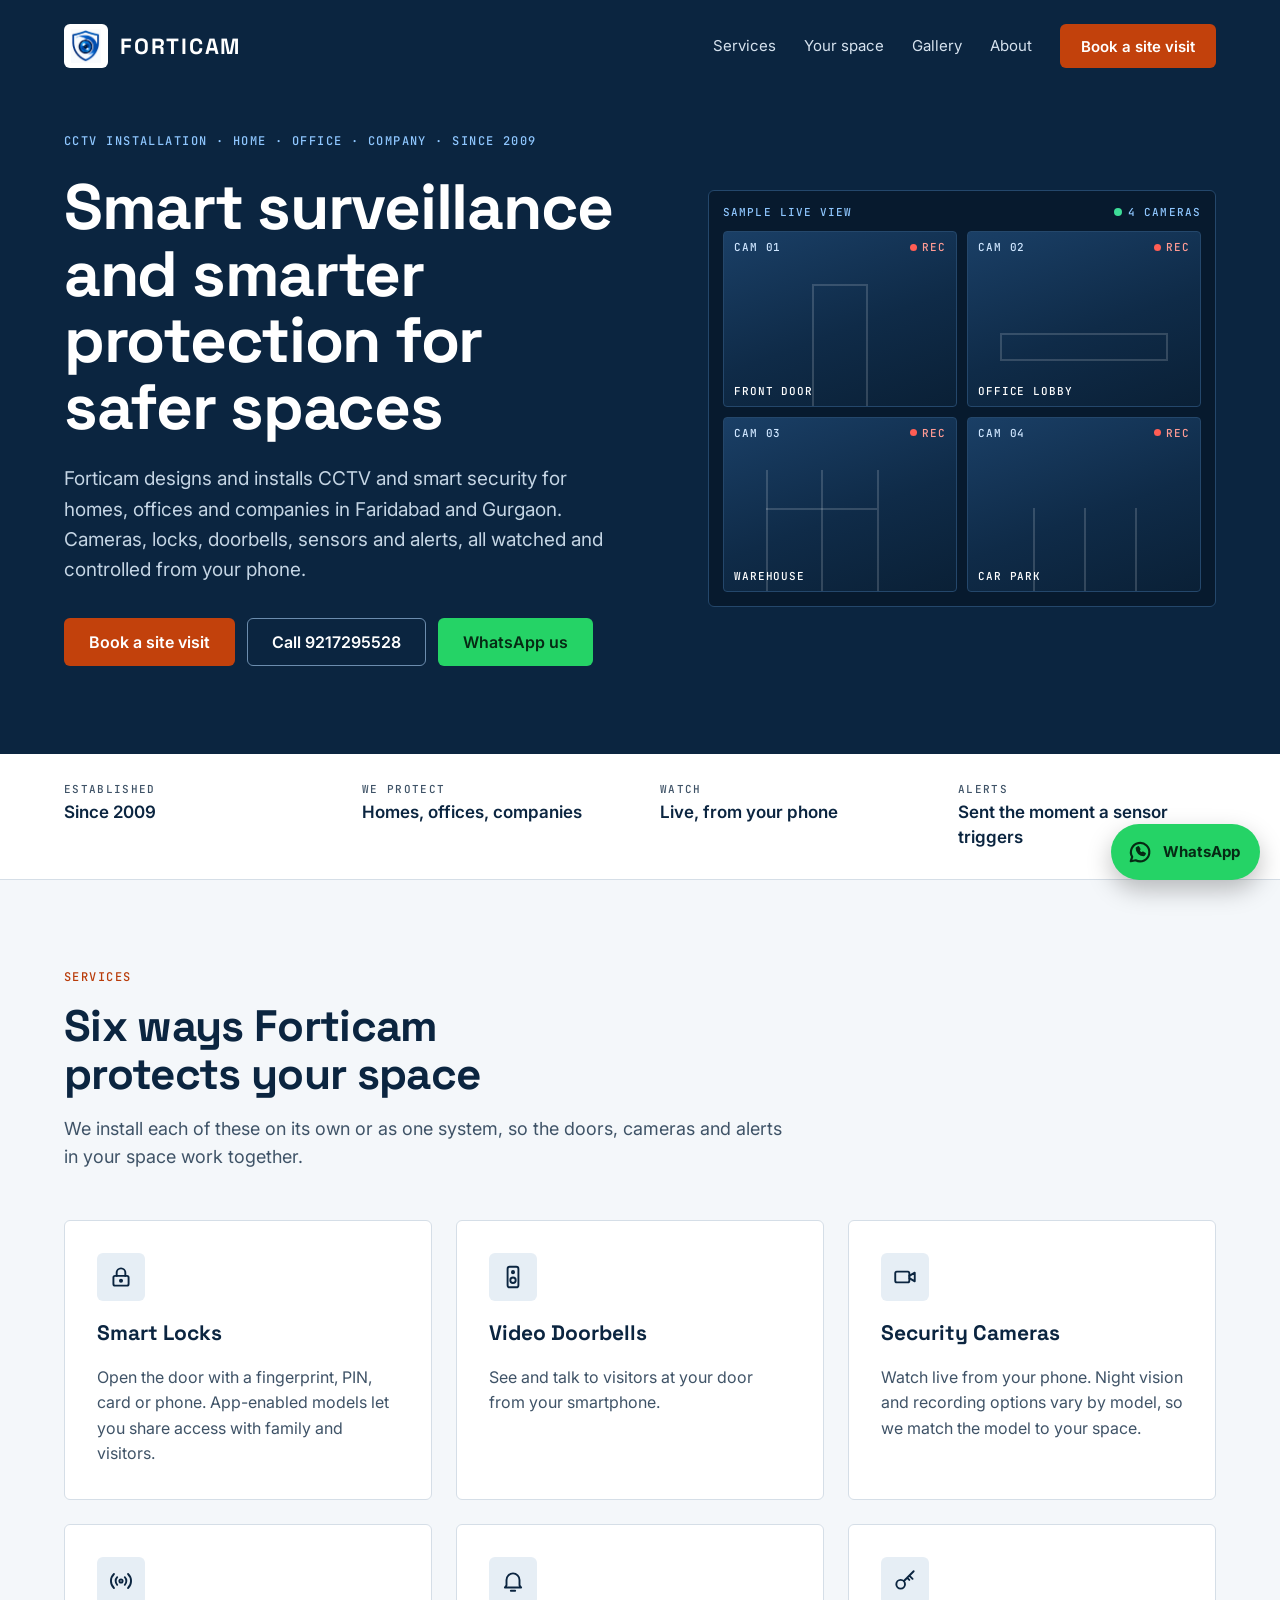
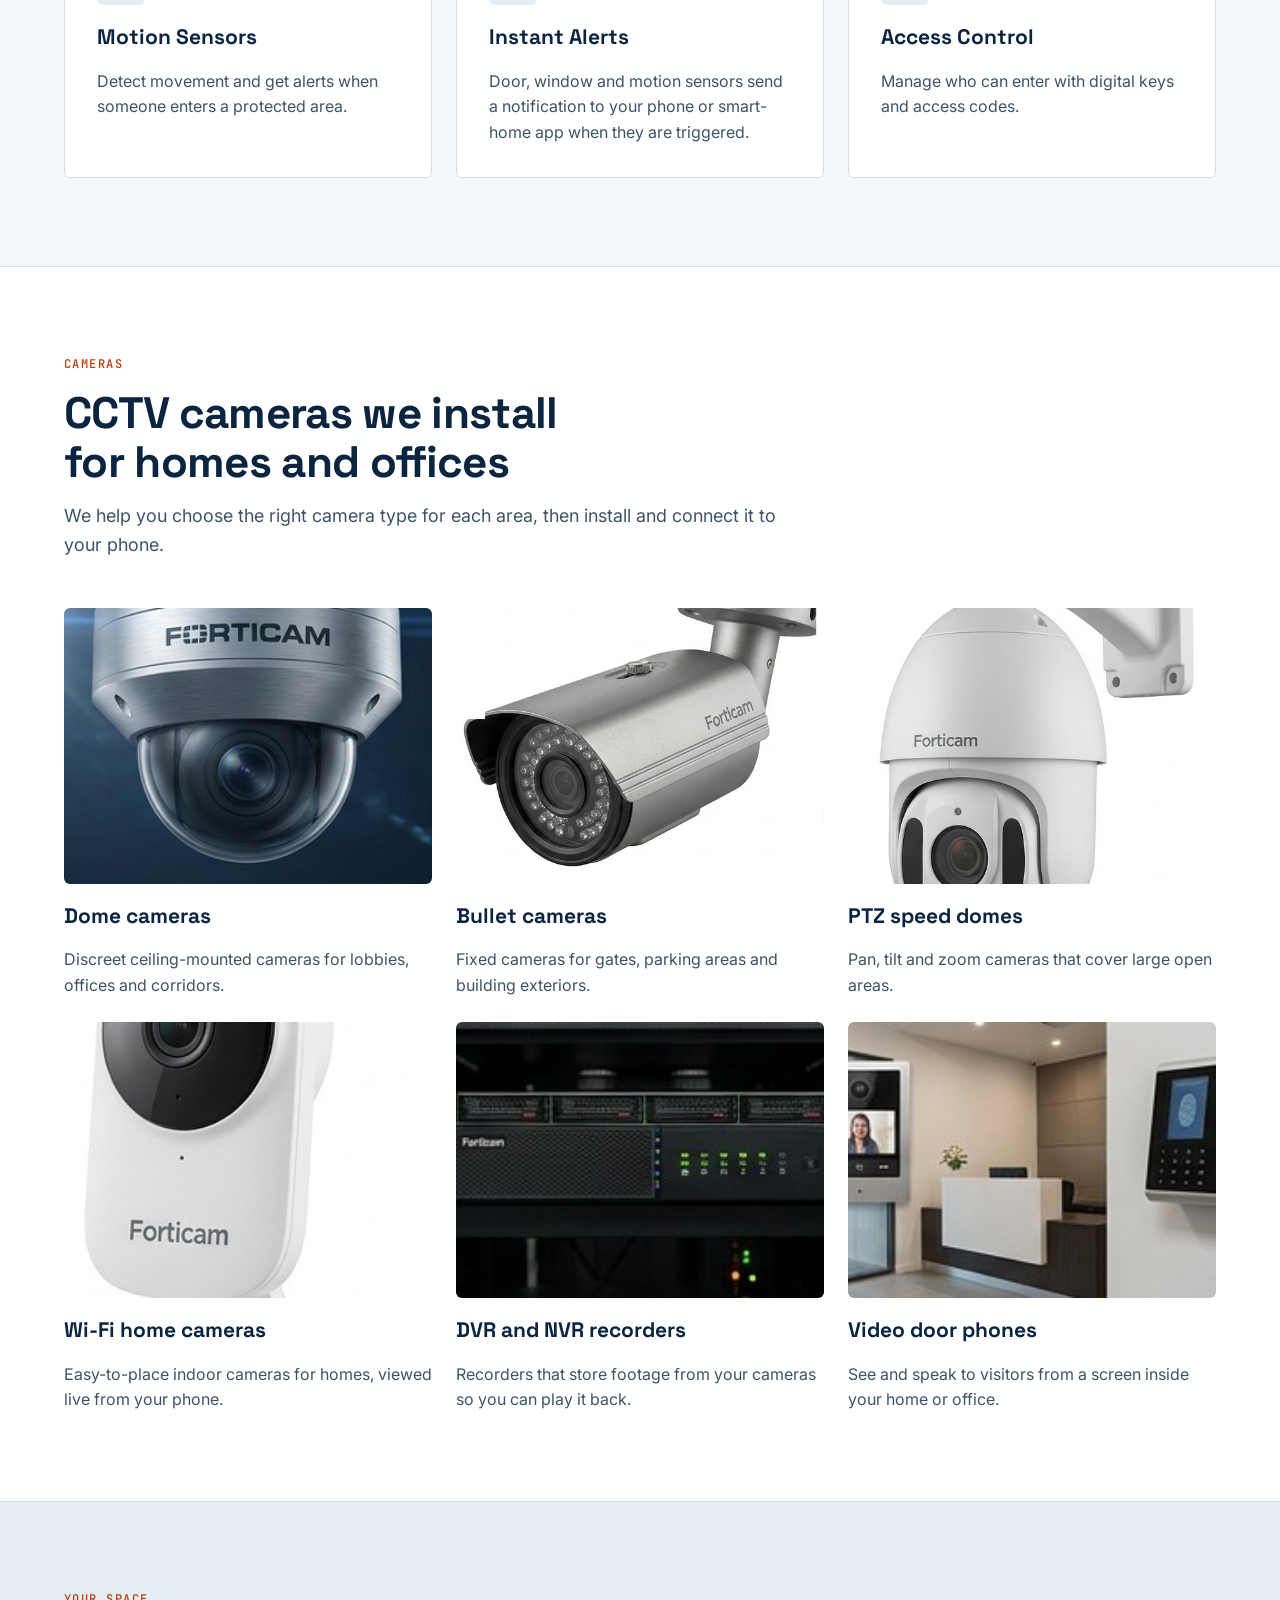
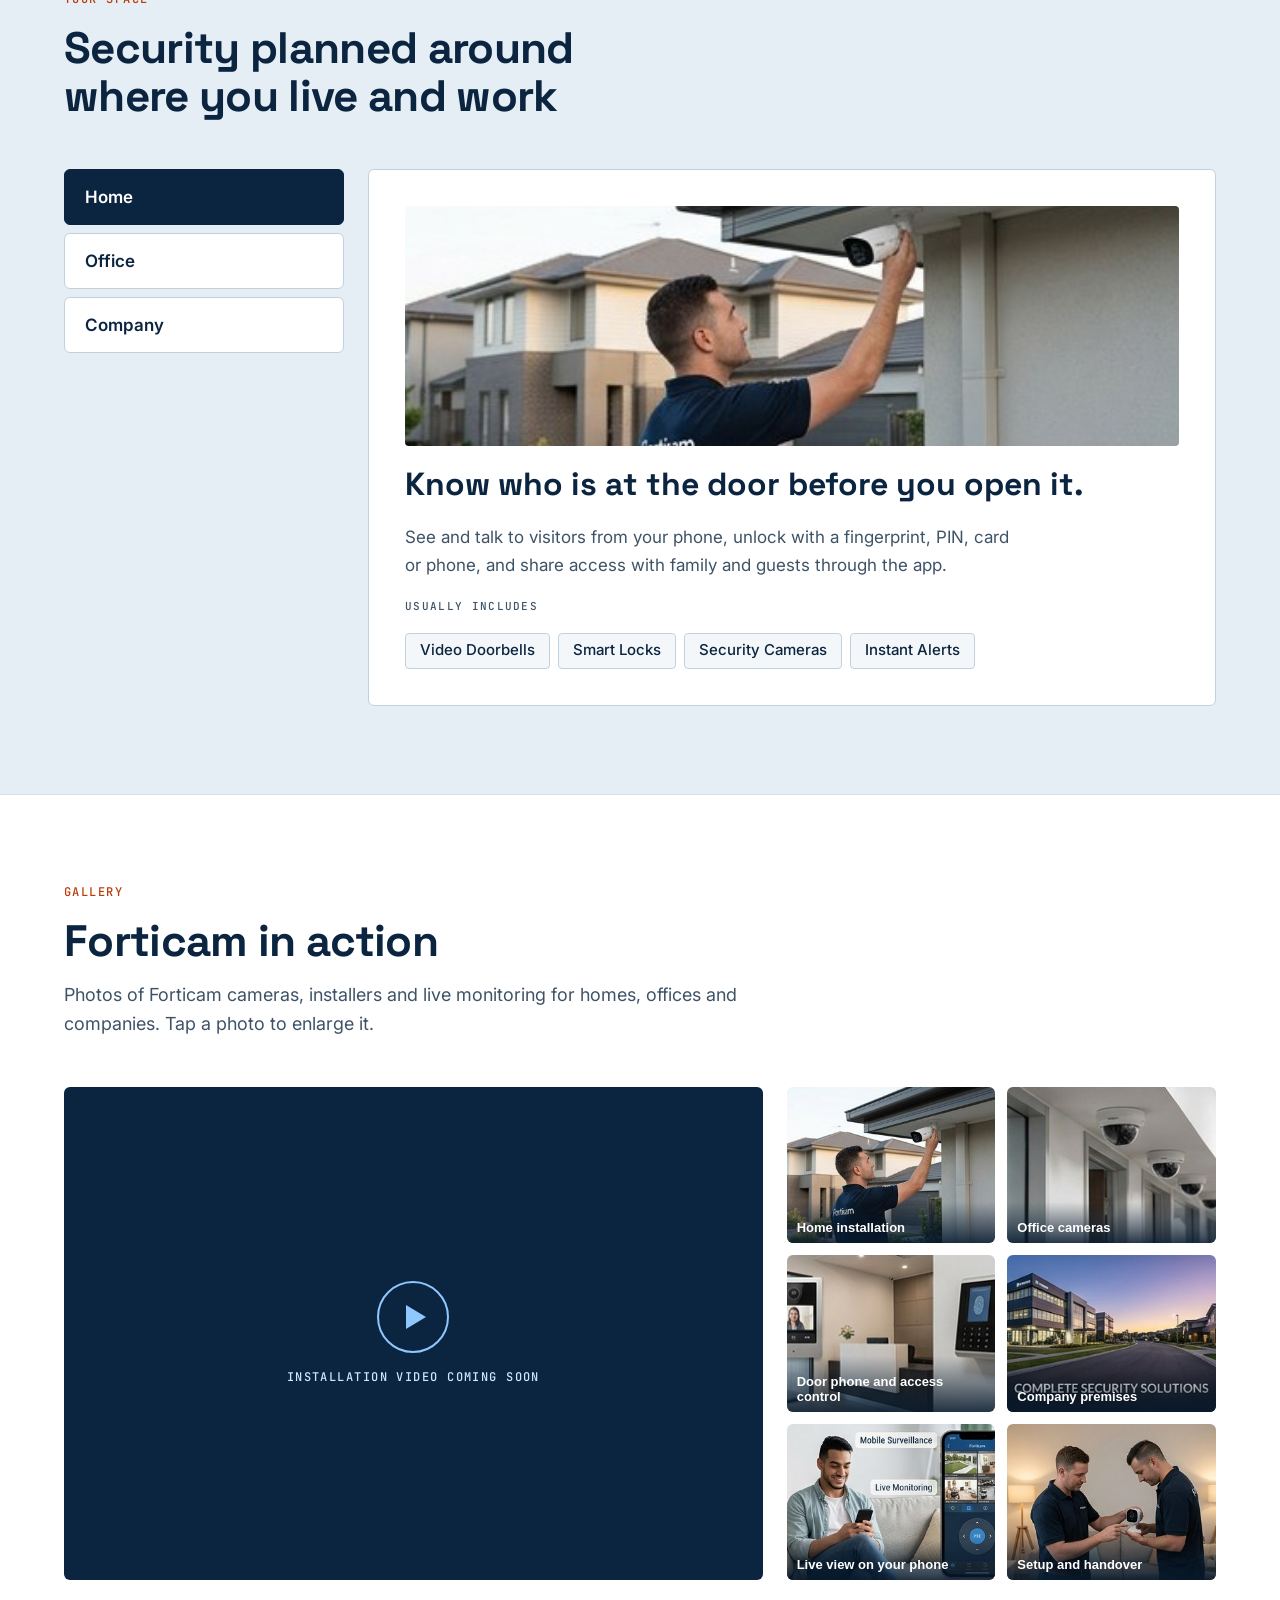
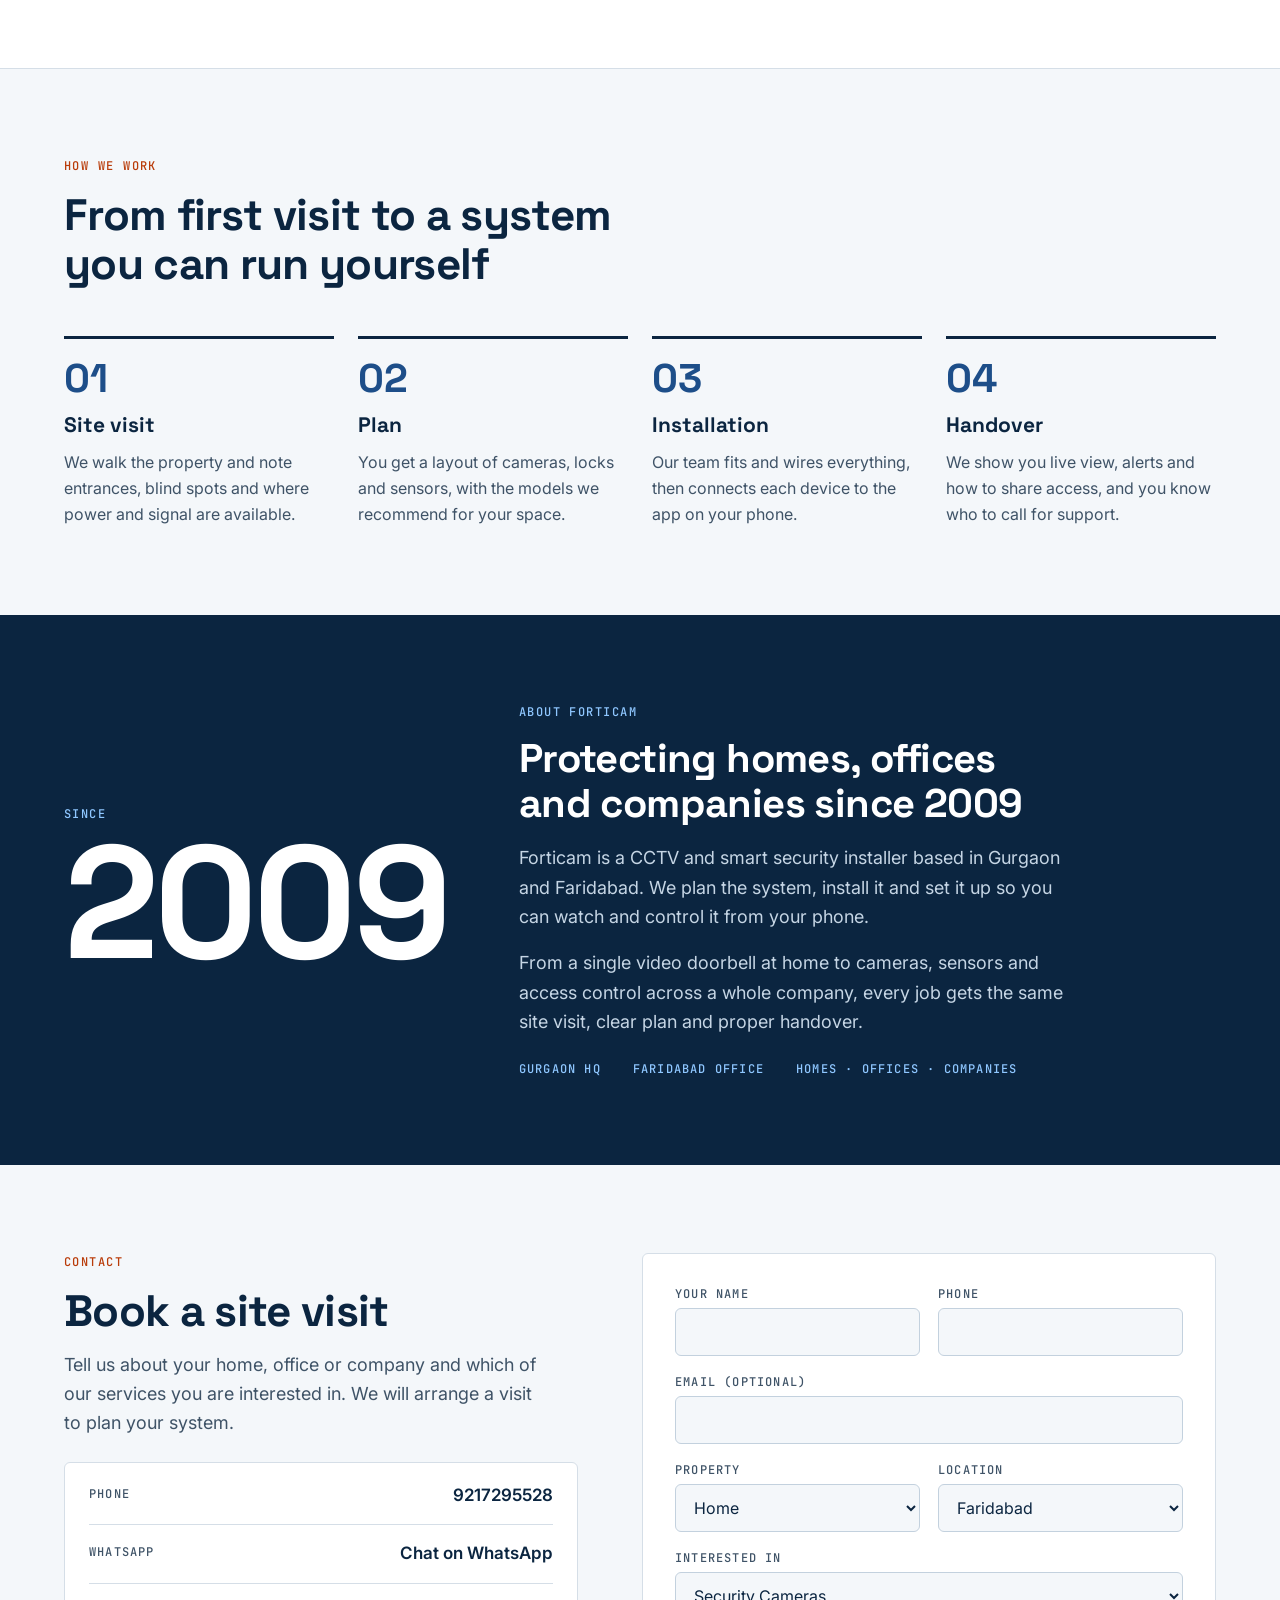
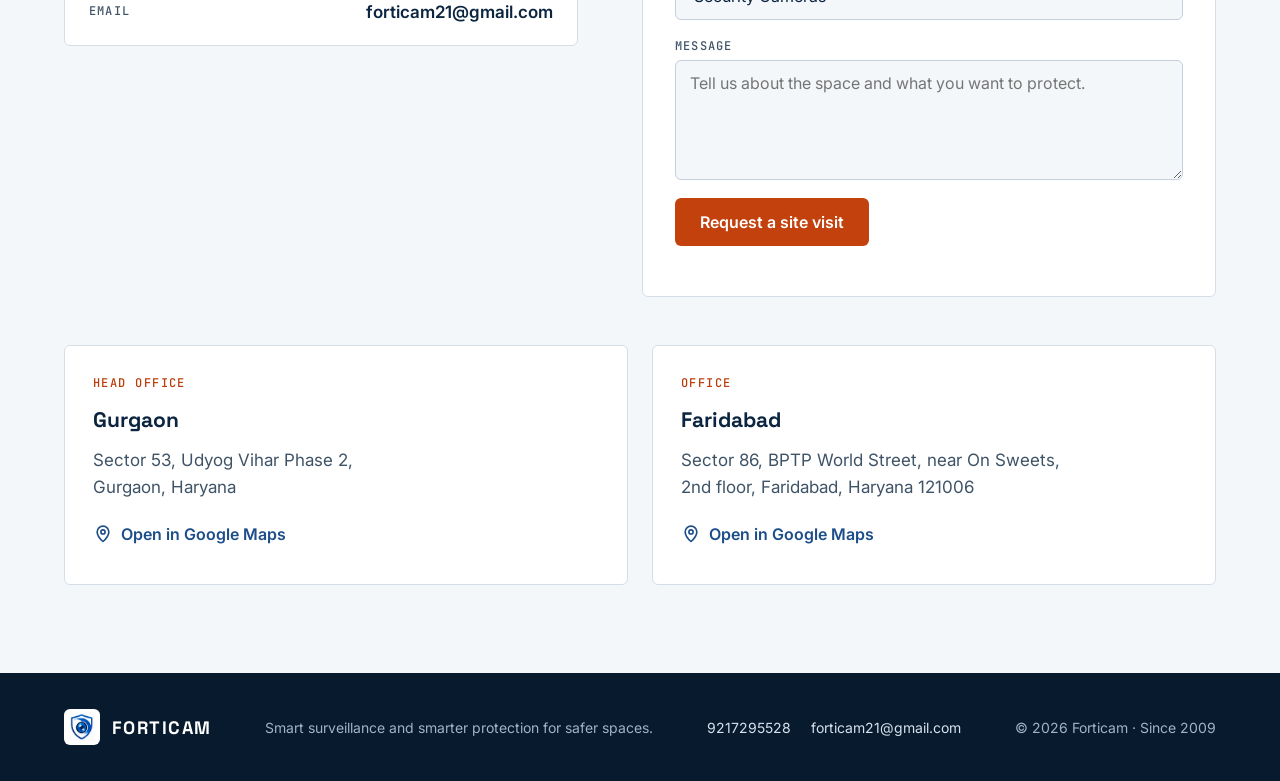
==== index.html @ 1b231b23 "Initial commit via Netlify [skip ci]" ====
<!DOCTYPE html>
<html lang="en-IN">
<head>
  <meta charset="UTF-8">
  <meta name="viewport" content="width=device-width, initial-scale=1">
  <title>Forticam – CCTV &amp; Smart Security | Faridabad &amp; Gurgaon</title>
  <meta name="description" content="Forticam installs CCTV cameras, smart locks, video doorbells, motion sensors and access control for homes, offices and companies in Faridabad and Gurgaon. Since 2009. Call 9217295528.">
  <meta name="keywords" content="CCTV installation Faridabad, CCTV Gurgaon, security cameras, smart locks, video doorbell, access control, motion sensors, Forticam">
  <meta name="author" content="Forticam">
  <meta name="robots" content="index, follow">
  <meta name="theme-color" content="#0B2540">
  <link rel="canonical" href="https://forticam.in/">

  <!-- Local SEO -->
  <meta name="geo.region" content="IN-HR">
  <meta name="geo.placename" content="Faridabad, Gurgaon">

  <!-- Open Graph -->
  <meta property="og:type" content="website">
  <meta property="og:site_name" content="Forticam">
  <meta property="og:locale" content="en_IN">
  <meta property="og:title" content="Forticam – Smart Surveillance And Smarter Protection">
  <meta property="og:description" content="Protecting homes, offices and companies since 2009. CCTV, smart locks, video doorbells and access control in Faridabad and Gurgaon.">
  <meta property="og:url" content="https://forticam.in/">
  <meta property="og:image" content="https://forticam.in/logo.png">
  <meta property="og:image:alt" content="Forticam – Safer Spaces Start Here. CCTV and smart security. Call 9217295528.">

  <!-- Twitter -->
  <meta name="twitter:card" content="summary">
  <meta name="twitter:title" content="Forticam – Smart Surveillance And Smarter Protection">
  <meta name="twitter:description" content="CCTV and smart security for homes, offices and companies since 2009.">
  <meta name="twitter:image" content="https://forticam.in/logo.png">

  <link rel="icon" type="image/png" href="/logo.png">
  <link rel="apple-touch-icon" href="/logo.png">

  <link rel="preconnect" href="https://fonts.googleapis.com">
  <link rel="preconnect" href="https://fonts.gstatic.com" crossorigin>
  <link rel="stylesheet" href="https://fonts.googleapis.com/css2?family=Inter:wght@400;500;600&family=JetBrains+Mono:wght@500&family=Space+Grotesk:wght@500;700&display=swap">
  <link rel="stylesheet" href="/styles.css">

  <script type="application/ld+json">
  {
    "@context": "https://schema.org",
    "@type": "LocalBusiness",
    "@id": "https://forticam.in/#business",
    "name": "Forticam",
    "description": "CCTV and smart security installation for homes, offices and companies.",
    "url": "https://forticam.in/",
    "logo": "https://forticam.in/logo.png",
    "image": "https://forticam.in/logo.png",
    "telephone": "+91-9217295528",
    "email": "forticam21@gmail.com",
    "foundingDate": "2009",
    "areaServed": ["Faridabad", "Gurgaon", "Delhi NCR"],
    "address": {
      "@type": "PostalAddress",
      "streetAddress": "Sector 53, Udyog Vihar Phase 2",
      "addressLocality": "Gurgaon",
      "addressRegion": "Haryana",
      "addressCountry": "IN"
    },
    "department": [{
      "@type": "LocalBusiness",
      "name": "Forticam Faridabad",
      "telephone": "+91-9217295528",
      "address": {
        "@type": "PostalAddress",
        "streetAddress": "BPTP World Street, near On Sweets, 2nd floor, Sector 86",
        "addressLocality": "Faridabad",
        "addressRegion": "Haryana",
        "postalCode": "121006",
        "addressCountry": "IN"
      }
    }],
    "makesOffer": [
      {"@type": "Offer", "itemOffered": {"@type": "Service", "name": "Security Cameras (CCTV)"}},
      {"@type": "Offer", "itemOffered": {"@type": "Service", "name": "Smart Locks"}},
      {"@type": "Offer", "itemOffered": {"@type": "Service", "name": "Video Doorbells"}},
      {"@type": "Offer", "itemOffered": {"@type": "Service", "name": "Motion Sensors"}},
      {"@type": "Offer", "itemOffered": {"@type": "Service", "name": "Instant Alerts"}},
      {"@type": "Offer", "itemOffered": {"@type": "Service", "name": "Access Control"}}
    ]
  }
  </script>
</head>
<body>
<a class="skip-link" href="#main">Skip to content</a>

<!-- HERO -->
<section class="hero" id="top">
  <div class="container">
    <header class="site-header">
      <a href="#top" class="brand" aria-label="Forticam home">
        <span class="brand__mark"><img src="/logo.png" alt="" width="30" height="34"></span>
        <span class="brand__name">FORTICAM</span>
      </a>
      <nav class="nav" aria-label="Main">
        <a href="#services">Services</a>
        <a href="#spaces">Your space</a>
        <a href="#work">Gallery</a>
        <a href="#about">About</a>
        <a href="#contact" class="btn btn--accent btn--sm">Book a site visit</a>
      </nav>
    </header>

    <div class="hero__body">
      <div class="hero__copy">
        <div class="eyebrow">CCTV installation · Home · Office · Company · Since 2009</div>
        <h1>Smart surveillance and smarter protection for safer spaces</h1>
        <p class="hero__lead">Forticam designs and installs CCTV and smart security for homes, offices and companies in Faridabad and Gurgaon. Cameras, locks, doorbells, sensors and alerts, all watched and controlled from your phone.</p>
        <div class="hero__actions">
          <a href="#contact" class="btn btn--accent">Book a site visit</a>
          <a href="tel:+919217295528" class="btn btn--ghost">Call 9217295528</a>
          <a href="https://wa.me/919217295528?text=Hi%20Forticam%2C%20I%27d%20like%20to%20know%20more%20about%20CCTV%20and%20smart%20security." class="btn btn--whatsapp" target="_blank" rel="noopener">WhatsApp us</a>
        </div>
      </div>

      <div class="liveview" aria-hidden="true">
        <div class="liveview__bar">
          <span>SAMPLE LIVE VIEW</span>
          <span class="liveview__status"><span class="dot"></span>4 CAMERAS</span>
        </div>
        <div class="liveview__grid">
          <div class="cam">
            <i style="left:38%;width:24%;top:30%;bottom:0;border:2px solid rgba(255,255,255,.16);border-bottom:0;background:none"></i>
            <span class="cam__id">CAM 01</span><span class="cam__rec">REC</span><span class="cam__label">FRONT DOOR</span>
          </div>
          <div class="cam">
            <i style="left:14%;right:14%;bottom:26%;height:16%;border:2px solid rgba(255,255,255,.16);background:none"></i>
            <span class="cam__id">CAM 02</span><span class="cam__rec">REC</span><span class="cam__label">OFFICE LOBBY</span>
          </div>
          <div class="cam">
            <i style="left:18%;width:2px;top:30%;bottom:0"></i><i style="left:42%;width:2px;top:30%;bottom:0"></i>
            <i style="left:66%;width:2px;top:30%;bottom:0"></i><i style="left:18%;right:34%;top:52%;height:2px"></i>
            <span class="cam__id">CAM 03</span><span class="cam__rec">REC</span><span class="cam__label">WAREHOUSE</span>
          </div>
          <div class="cam">
            <i style="left:28%;width:2px;top:52%;bottom:0"></i><i style="left:50%;width:2px;top:52%;bottom:0"></i>
            <i style="left:72%;width:2px;top:52%;bottom:0"></i>
            <span class="cam__id">CAM 04</span><span class="cam__rec">REC</span><span class="cam__label">CAR PARK</span>
          </div>
        </div>
      </div>
    </div>
  </div>
</section>

<main id="main">

<!-- AT A GLANCE -->
<section class="glance" aria-label="At a glance">
  <div class="container">
    <div class="glance__item"><div class="glance__label">Established</div><div class="glance__value">Since 2009</div></div>
    <div class="glance__item"><div class="glance__label">We protect</div><div class="glance__value">Homes, offices, companies</div></div>
    <div class="glance__item"><div class="glance__label">Watch</div><div class="glance__value">Live, from your phone</div></div>
    <div class="glance__item"><div class="glance__label">Alerts</div><div class="glance__value">Sent the moment a sensor triggers</div></div>
  </div>
</section>

<!-- SERVICES -->
<section id="services" class="section">
  <div class="container">
    <div class="section-head">
      <div class="eyebrow">Services</div>
      <h2>Six ways Forticam protects your space</h2>
      <p class="lead">We install each of these on its own or as one system, so the doors, cameras and alerts in your space work together.</p>
    </div>
    <div class="grid">
      <article class="card">
        <div class="card__icon" aria-hidden="true"><svg width="26" height="26" viewBox="0 0 24 24" fill="none" stroke="#0B2540" stroke-width="1.75" stroke-linecap="round" stroke-linejoin="round"><rect x="5" y="11" width="14" height="9" rx="1.5"/><path d="M8 11V8a4 4 0 0 1 8 0v3"/><circle cx="12" cy="15.5" r="1"/></svg></div>
        <h3>Smart Locks</h3>
        <p>Open the door with a fingerprint, PIN, card or phone. App-enabled models let you share access with family and visitors.</p>
      </article>
      <article class="card">
        <div class="card__icon" aria-hidden="true"><svg width="26" height="26" viewBox="0 0 24 24" fill="none" stroke="#0B2540" stroke-width="1.75" stroke-linecap="round" stroke-linejoin="round"><rect x="7" y="2.5" width="10" height="19" rx="2"/><circle cx="12" cy="15" r="2.5"/><circle cx="12" cy="7.5" r="1"/></svg></div>
        <h3>Video Doorbells</h3>
        <p>See and talk to visitors at your door from your smartphone.</p>
      </article>
      <article class="card">
        <div class="card__icon" aria-hidden="true"><svg width="26" height="26" viewBox="0 0 24 24" fill="none" stroke="#0B2540" stroke-width="1.75" stroke-linecap="round" stroke-linejoin="round"><path d="M3 8.5A1.5 1.5 0 0 1 4.5 7h10A1.5 1.5 0 0 1 16 8.5v7a1.5 1.5 0 0 1-1.5 1.5h-10A1.5 1.5 0 0 1 3 15.5z"/><path d="M16 11l5-3v8l-5-3"/></svg></div>
        <h3>Security Cameras</h3>
        <p>Watch live from your phone. Night vision and recording options vary by model, so we match the model to your space.</p>
      </article>
      <article class="card">
        <div class="card__icon" aria-hidden="true"><svg width="26" height="26" viewBox="0 0 24 24" fill="none" stroke="#0B2540" stroke-width="1.75" stroke-linecap="round" stroke-linejoin="round"><circle cx="12" cy="12" r="1.5"/><path d="M8.5 8.5a5 5 0 0 0 0 7M15.5 8.5a5 5 0 0 1 0 7M5.5 5.5a9 9 0 0 0 0 13M18.5 5.5a9 9 0 0 1 0 13"/></svg></div>
        <h3>Motion Sensors</h3>
        <p>Detect movement and get alerts when someone enters a protected area.</p>
      </article>
      <article class="card">
        <div class="card__icon" aria-hidden="true"><svg width="26" height="26" viewBox="0 0 24 24" fill="none" stroke="#0B2540" stroke-width="1.75" stroke-linecap="round" stroke-linejoin="round"><path d="M6 16V11a6 6 0 0 1 12 0v5l1.5 2h-15z"/><path d="M10 21h4"/></svg></div>
        <h3>Instant Alerts</h3>
        <p>Door, window and motion sensors send a notification to your phone or smart-home app when they are triggered.</p>
      </article>
      <article class="card">
        <div class="card__icon" aria-hidden="true"><svg width="26" height="26" viewBox="0 0 24 24" fill="none" stroke="#0B2540" stroke-width="1.75" stroke-linecap="round" stroke-linejoin="round"><circle cx="8" cy="15" r="4"/><path d="M11 12l9-9M16 7l3 3M14 9l2 2"/></svg></div>
        <h3>Access Control</h3>
        <p>Manage who can enter with digital keys and access codes.</p>
      </article>
    </div>
  </div>
</section>

<!-- CAMERAS WE INSTALL -->
<section id="cameras" class="section section--white">
  <div class="container">
    <div class="section-head">
      <div class="eyebrow">Cameras</div>
      <h2>CCTV cameras we install for homes and offices</h2>
      <p class="lead">We help you choose the right camera type for each area, then install and connect it to your phone.</p>
    </div>
    <div class="grid">
      <article class="product">
        <div class="product__img"><img src="/images/dome-camera.jpg" alt="Forticam dome camera" loading="lazy" width="462" height="248"></div>
        <h3>Dome cameras</h3>
        <p>Discreet ceiling-mounted cameras for lobbies, offices and corridors.</p>
      </article>
      <article class="product">
        <div class="product__img"><img src="/images/bullet-camera.jpg" alt="Forticam bullet camera" loading="lazy" width="572" height="550"></div>
        <h3>Bullet cameras</h3>
        <p>Fixed cameras for gates, parking areas and building exteriors.</p>
      </article>
      <article class="product">
        <div class="product__img"><img src="/images/ptz-speed-dome.jpg" alt="Forticam PTZ speed dome camera" loading="lazy" width="560" height="730"></div>
        <h3>PTZ speed domes</h3>
        <p>Pan, tilt and zoom cameras that cover large open areas.</p>
      </article>
      <article class="product">
        <div class="product__img"><img src="/images/wifi-home-camera.jpg" alt="Forticam Wi-Fi home camera" loading="lazy" width="295" height="450"></div>
        <h3>Wi-Fi home cameras</h3>
        <p>Easy-to-place indoor cameras for homes, viewed live from your phone.</p>
      </article>
      <article class="product">
        <div class="product__img"><img src="/images/dvr-nvr-recorder.jpg" alt="Forticam recorder in an equipment rack" loading="lazy" width="338" height="158"></div>
        <h3>DVR and NVR recorders</h3>
        <p>Recorders that store footage from your cameras so you can play it back.</p>
      </article>
      <article class="product">
        <div class="product__img"><img src="/images/video-door-phone.jpg" alt="Video door phone at a building entrance with a fingerprint access panel" loading="lazy" width="342" height="158"></div>
        <h3>Video door phones</h3>
        <p>See and speak to visitors from a screen inside your home or office.</p>
      </article>
    </div>
  </div>
</section>

<!-- YOUR SPACE -->
<section id="spaces" class="section section--ice">
  <div class="container">
    <div class="section-head">
      <div class="eyebrow">Your space</div>
      <h2>Security planned around where you live and work</h2>
    </div>
    <div class="spaces">
      <div class="spaces__tabs" role="tablist" aria-label="Choose your space">
        <button type="button" class="spaces__tab" role="tab" id="tab-home" aria-controls="panel-home" aria-selected="true">Home</button>
        <button type="button" class="spaces__tab" role="tab" id="tab-office" aria-controls="panel-office" aria-selected="false" tabindex="-1">Office</button>
        <button type="button" class="spaces__tab" role="tab" id="tab-company" aria-controls="panel-company" aria-selected="false" tabindex="-1">Company</button>
      </div>

      <div class="spaces__panel" role="tabpanel" id="panel-home" aria-labelledby="tab-home">
        <img src="/images/home-installation.jpg" alt="Forticam installer fitting a security camera on a house" loading="lazy">
        <h3>Know who is at the door before you open it.</h3>
        <p>See and talk to visitors from your phone, unlock with a fingerprint, PIN, card or phone, and share access with family and guests through the app.</p>
        <div class="glance__label">Usually includes</div>
        <ul class="chips"><li>Video Doorbells</li><li>Smart Locks</li><li>Security Cameras</li><li>Instant Alerts</li></ul>
      </div>
      <div class="spaces__panel" role="tabpanel" id="panel-office" aria-labelledby="tab-office" hidden>
        <img src="/images/office-installation.jpg" alt="Forticam installer fitting a camera in an office lobby" loading="lazy">
        <h3>Decide who comes in, and see what happens after hours.</h3>
        <p>Digital keys and access codes control who can enter. Cameras record the premises, and sensors alert you when someone enters a protected area.</p>
        <div class="glance__label">Usually includes</div>
        <ul class="chips"><li>Access Control</li><li>Security Cameras</li><li>Motion Sensors</li><li>Instant Alerts</li></ul>
      </div>
      <div class="spaces__panel" role="tabpanel" id="panel-company" aria-labelledby="tab-company" hidden>
        <img src="/images/company-premises.jpg" alt="Company building at dusk" loading="lazy">
        <h3>Protection sized to your premises.</h3>
        <p>Cameras with recording, sensors on doors and windows, and access control that decides who can enter, planned around how your premises are used.</p>
        <div class="glance__label">Usually includes</div>
        <ul class="chips"><li>Security Cameras</li><li>Access Control</li><li>Motion Sensors</li><li>Instant Alerts</li></ul>
      </div>
    </div>
  </div>
</section>

<!-- GALLERY: photos and videos -->
<section id="work" class="section section--white">
  <div class="container">
    <div class="section-head">
      <div class="eyebrow">Gallery</div>
      <h2>Forticam in action</h2>
      <p class="lead">Photos of Forticam cameras, installers and live monitoring for homes, offices and companies. Tap a photo to enlarge it.</p>
    </div>
    <div class="gallery">
      <!--
        To show your own video: put the file in /videos (for example videos/forticam.mp4)
        and replace the two placeholder lines below with:
        <video src="/videos/forticam.mp4" controls playsinline preload="metadata" poster="/images/setup-handover.jpg"></video>
      -->
      <div class="gallery__video">
        <div class="play" aria-hidden="true"></div>
        <div class="gallery__video-label">Installation video coming soon</div>
      </div>

      <div class="gallery__photos">
        <button type="button" class="photo" data-full="/images/home-installation.jpg"><img src="/images/home-installation.jpg" alt="Forticam installer fitting a security camera on a house" loading="lazy"><span class="photo__cap">Home installation</span></button>
        <button type="button" class="photo" data-full="/images/office-cameras.jpg"><img src="/images/office-cameras.jpg" alt="Row of dome cameras along an office corridor" loading="lazy"><span class="photo__cap">Office cameras</span></button>
        <button type="button" class="photo" data-full="/images/video-door-phone.jpg"><img src="/images/video-door-phone.jpg" alt="Video door phone and fingerprint access panel" loading="lazy"><span class="photo__cap">Door phone and access control</span></button>
        <button type="button" class="photo" data-full="/images/company-premises.jpg"><img src="/images/company-premises.jpg" alt="Company building at dusk" loading="lazy"><span class="photo__cap">Company premises</span></button>
        <button type="button" class="photo" data-full="/images/live-view-phone.jpg"><img src="/images/live-view-phone.jpg" alt="Man watching live camera views on his phone" loading="lazy"><span class="photo__cap">Live view on your phone</span></button>
        <button type="button" class="photo" data-full="/images/setup-handover.jpg"><img src="/images/setup-handover.jpg" alt="Two Forticam installers setting up a camera in a living room" loading="lazy"><span class="photo__cap">Setup and handover</span></button>
      </div>
    </div>
  </div>
</section>

<dialog class="lightbox" id="lightbox" aria-label="Photo viewer">
  <button type="button" class="lightbox__close" aria-label="Close photo">×</button>
  <img src="" alt="">
  <p></p>
</dialog>

<!-- PROCESS -->
<section id="process" class="section">
  <div class="container">
    <div class="section-head">
      <div class="eyebrow">How we work</div>
      <h2>From first visit to a system you can run yourself</h2>
    </div>
    <div class="steps">
      <div class="step"><div class="step__num">01</div><h3>Site visit</h3><p>We walk the property and note entrances, blind spots and where power and signal are available.</p></div>
      <div class="step"><div class="step__num">02</div><h3>Plan</h3><p>You get a layout of cameras, locks and sensors, with the models we recommend for your space.</p></div>
      <div class="step"><div class="step__num">03</div><h3>Installation</h3><p>Our team fits and wires everything, then connects each device to the app on your phone.</p></div>
      <div class="step"><div class="step__num">04</div><h3>Handover</h3><p>We show you live view, alerts and how to share access, and you know who to call for support.</p></div>
    </div>
  </div>
</section>

<!-- ABOUT -->
<section id="about" class="section section--navy">
  <div class="container about">
    <div class="about__year">
      <div class="eyebrow eyebrow--light">Since</div>
      <div class="about__big">2009</div>
    </div>
    <div class="about__copy">
      <div class="eyebrow eyebrow--light">About Forticam</div>
      <h2>Protecting homes, offices and companies since 2009</h2>
      <p>Forticam is a CCTV and smart security installer based in Gurgaon and Faridabad. We plan the system, install it and set it up so you can watch and control it from your phone.</p>
      <p>From a single video doorbell at home to cameras, sensors and access control across a whole company, every job gets the same site visit, clear plan and proper handover.</p>
      <ul class="about__stats">
        <li>Gurgaon HQ</li><li>Faridabad office</li><li>Homes · Offices · Companies</li>
      </ul>
    </div>
  </div>
</section>

<!-- CONTACT -->
<section id="contact" class="section">
  <div class="container">
    <div class="contact">
      <div class="contact__intro">
        <div class="eyebrow">Contact</div>
        <h2>Book a site visit</h2>
        <p class="lead">Tell us about your home, office or company and which of our services you are interested in. We will arrange a visit to plan your system.</p>
        <dl class="details">
          <div><dt>Phone</dt><dd><a href="tel:+919217295528">9217295528</a></dd></div>
          <div><dt>WhatsApp</dt><dd><a href="https://wa.me/919217295528" target="_blank" rel="noopener">Chat on WhatsApp</a></dd></div>
          <div><dt>Email</dt><dd><a href="mailto:forticam21@gmail.com">forticam21@gmail.com</a></dd></div>
        </dl>
      </div>

      <form class="form" name="site-visit" method="POST" data-netlify="true" netlify-honeypot="bot-field" id="contact-form">
        <input type="hidden" name="form-name" value="site-visit">
        <input type="hidden" name="subject" value="New site visit request from forticam.in">
        <p class="form__hp"><label>Don’t fill this out: <input name="bot-field" tabindex="-1" autocomplete="off"></label></p>

        <div class="field field--half">
          <label for="f-name">Your name</label>
          <input id="f-name" name="name" type="text" autocomplete="name" required>
        </div>
        <div class="field field--half">
          <label for="f-phone">Phone</label>
          <input id="f-phone" name="phone" type="tel" autocomplete="tel" inputmode="tel" required>
        </div>
        <div class="field">
          <label for="f-email">Email (optional)</label>
          <input id="f-email" name="email" type="email" autocomplete="email">
        </div>
        <div class="field field--half">
          <label for="f-space">Property</label>
          <select id="f-space" name="property">
            <option>Home</option><option>Office</option><option>Company</option>
          </select>
        </div>
        <div class="field field--half">
          <label for="f-city">Location</label>
          <select id="f-city" name="location">
            <option>Faridabad</option><option>Gurgaon</option><option>Other (Delhi NCR)</option>
          </select>
        </div>
        <div class="field">
          <label for="f-service">Interested in</label>
          <select id="f-service" name="service">
            <option>Security Cameras</option><option>Smart Locks</option><option>Video Doorbells</option>
            <option>Motion Sensors</option><option>Instant Alerts</option><option>Access Control</option>
            <option>Complete security system</option>
          </select>
        </div>
        <div class="field">
          <label for="f-message">Message</label>
          <textarea id="f-message" name="message" placeholder="Tell us about the space and what you want to protect."></textarea>
        </div>
        <div class="form__actions">
          <button type="submit" class="btn btn--accent">Request a site visit</button>
        </div>
        <p class="form__status" role="status" aria-live="polite"></p>
      </form>
    </div>

    <div class="offices">
      <article class="office">
        <div class="eyebrow">Head office</div>
        <h3>Gurgaon</h3>
        <address>Sector 53, Udyog Vihar Phase 2,<br>Gurgaon, Haryana</address>
        <a class="office__link" href="https://www.google.com/maps/search/?api=1&amp;query=Sector%2053%2C%20Udyog%20Vihar%20Phase%202%2C%20Gurgaon%2C%20Haryana" target="_blank" rel="noopener">
          <svg width="20" height="20" viewBox="0 0 24 24" fill="none" stroke="currentColor" stroke-width="2" stroke-linecap="round" stroke-linejoin="round" aria-hidden="true"><path d="M12 21s-7-6.2-7-11.5A7 7 0 0 1 19 9.5C19 14.8 12 21 12 21z"/><circle cx="12" cy="9.5" r="2.5"/></svg>
          Open in Google Maps
        </a>
      </article>
      <article class="office">
        <div class="eyebrow">Office</div>
        <h3>Faridabad</h3>
        <address>Sector 86, BPTP World Street, near On Sweets,<br>2nd floor, Faridabad, Haryana 121006</address>
        <a class="office__link" href="https://www.google.com/maps/search/?api=1&amp;query=BPTP%20World%20Street%2C%20Sector%2086%2C%20Faridabad%2C%20Haryana%20121006" target="_blank" rel="noopener">
          <svg width="20" height="20" viewBox="0 0 24 24" fill="none" stroke="currentColor" stroke-width="2" stroke-linecap="round" stroke-linejoin="round" aria-hidden="true"><path d="M12 21s-7-6.2-7-11.5A7 7 0 0 1 19 9.5C19 14.8 12 21 12 21z"/><circle cx="12" cy="9.5" r="2.5"/></svg>
          Open in Google Maps
        </a>
      </article>
    </div>
  </div>
</section>

</main>

<footer class="footer">
  <div class="container">
    <div class="brand">
      <span class="brand__mark"><img src="/logo.png" alt="" width="24" height="28"></span>
      <span class="brand__name">FORTICAM</span>
    </div>
    <div>Smart surveillance and smarter protection for safer spaces.</div>
    <div class="footer__links">
      <a href="tel:+919217295528">9217295528</a>
      <a href="mailto:forticam21@gmail.com">forticam21@gmail.com</a>
    </div>
    <div>© <span id="year">2026</span> Forticam · Since 2009</div>
  </div>
</footer>

<a class="whatsapp-float" href="https://wa.me/919217295528?text=Hi%20Forticam%2C%20I%27d%20like%20to%20book%20a%20site%20visit." target="_blank" rel="noopener" aria-label="Chat with Forticam on WhatsApp">
  <svg width="26" height="26" viewBox="0 0 24 24" fill="none" stroke="currentColor" stroke-width="2" stroke-linecap="round" stroke-linejoin="round" aria-hidden="true"><path d="M3.5 20.5l1.3-4A8.5 8.5 0 1 1 8 19.6z"/><path d="M9 8.5c0 3.5 3 6.5 6.5 6.5l1-1.5-2-1-1 .8a4.5 4.5 0 0 1-2.8-2.8l.8-1-1-2z"/></svg>
  <span>WhatsApp</span>
</a>

<script src="/script.js" defer></script>
</body>
</html>
---- styles.css ----
/* Forticam – site styles (no frameworks) */
:root {
  --navy: #0B2540;
  --navy-deep: #071A2E;
  --navy-line: #24476B;
  --blue: #1D4E89;
  --sky: #8FC7FF;
  --ice: #E6EEF5;
  --page: #F4F7FA;
  --line: #D5DEE7;
  --line-strong: #C3D1DE;
  --muted: #3F5367;
  --on-dark: #C5D5E4;
  --accent: #C2410C;
  --accent-text: #B93C0A;
  --whatsapp: #25D366;
  --radius: 6px;
  --display: 'Space Grotesk', Inter, system-ui, sans-serif;
  --mono: 'JetBrains Mono', ui-monospace, monospace;
}

*, *::before, *::after { box-sizing: border-box; }

html { scroll-behavior: smooth; }
@media (prefers-reduced-motion: reduce) { html { scroll-behavior: auto; } }

body {
  margin: 0;
  font-family: Inter, system-ui, -apple-system, 'Segoe UI', sans-serif;
  color: var(--navy);
  background: var(--page);
  line-height: 1.5;
  -webkit-font-smoothing: antialiased;
}

img { max-width: 100%; display: block; }
a { color: inherit; text-decoration: none; }
a:hover { opacity: .86; }
button:hover { opacity: .92; }
a:focus-visible, button:focus-visible, input:focus-visible, select:focus-visible, textarea:focus-visible {
  outline: 3px solid #2B7FFF;
  outline-offset: 3px;
}

.skip-link {
  position: absolute; left: 12px; top: -60px; z-index: 100;
  background: #fff; color: var(--navy); padding: 10px 16px; border-radius: var(--radius); font-weight: 600;
}
.skip-link:focus { top: 12px; }

.visually-hidden {
  position: absolute !important; width: 1px; height: 1px; overflow: hidden;
  clip: rect(0 0 0 0); white-space: nowrap; border: 0; padding: 0; margin: -1px;
}

.container { max-width: 1200px; margin: 0 auto; padding: 0 24px; width: 100%; }

.section { padding: 88px 0; }
.section--white { background: #fff; border-top: 1px solid var(--line); border-bottom: 1px solid var(--line); }
.section--ice { background: var(--ice); }
.section--navy { background: var(--navy); color: #fff; }

.section-head { display: flex; flex-direction: column; gap: 16px; max-width: 720px; margin-bottom: 48px; }
.eyebrow {
  font-family: var(--mono); font-weight: 500; font-size: 12px;
  letter-spacing: .12em; text-transform: uppercase; color: var(--accent-text);
}
.eyebrow--light { color: var(--sky); }
h1, h2, h3 { font-family: var(--display); font-weight: 700; margin: 0; text-wrap: balance; }
h2 { font-size: clamp(30px, 4vw, 44px); line-height: 1.1; letter-spacing: -.015em; }
h3 { font-size: 21px; }
.lead { margin: 0; font-size: 18px; line-height: 1.6; color: var(--muted); }

/* Buttons */
.btn {
  display: inline-flex; align-items: center; justify-content: center; gap: 10px;
  min-height: 48px; padding: 0 24px; font: 600 16px/1 Inter, system-ui, sans-serif;
  border-radius: var(--radius); border: 1px solid transparent; cursor: pointer; color: #fff;
}
.btn--accent { background: var(--accent); }
.btn--ghost { border-color: #6C8DAE; }
.btn--whatsapp { background: var(--whatsapp); color: #062A14; }
.btn--sm { min-height: 44px; padding: 0 20px; font-size: 15px; }

/* ---------- HERO ---------- */
.hero { background: var(--navy); color: #fff; }
.site-header {
  display: flex; flex-wrap: wrap; align-items: center; justify-content: space-between;
  gap: 12px 32px; padding: 24px 0;
}
.brand { display: flex; align-items: center; gap: 12px; color: #fff; }
.brand__mark {
  width: 44px; height: 44px; border-radius: var(--radius); background: #fff;
  display: flex; align-items: center; justify-content: center;
}
.brand__mark img { width: 30px; height: 34px; object-fit: contain; }
.brand__name { font-family: var(--display); font-weight: 700; font-size: 22px; letter-spacing: .08em; }

.nav { display: flex; flex-wrap: wrap; align-items: center; gap: 4px 28px; }
.nav a:not(.btn) { display: flex; align-items: center; min-height: 44px; font-size: 15px; color: #D6E2EE; }

.hero__body { display: flex; flex-wrap: wrap; align-items: center; gap: 56px; padding: 40px 0 88px; }
.hero__copy { flex: 1 1 480px; min-width: 0; display: flex; flex-direction: column; gap: 24px; }
.hero__copy .eyebrow { color: var(--sky); }
.hero h1 { font-size: clamp(38px, 6vw, 64px); line-height: 1.04; letter-spacing: -.02em; }
.hero__lead { margin: 0; max-width: 540px; font-size: 19px; line-height: 1.6; color: var(--on-dark); }
.hero__actions { display: flex; flex-wrap: wrap; gap: 12px; padding-top: 8px; }

/* Sample live view */
.liveview {
  flex: 1 1 400px; min-width: 0; background: var(--navy-deep); border: 1px solid var(--navy-line);
  border-radius: var(--radius); padding: 14px; display: flex; flex-direction: column; gap: 12px;
}
.liveview__bar {
  display: flex; align-items: center; justify-content: space-between;
  font: 500 11px var(--mono); letter-spacing: .1em; color: var(--sky);
}
.liveview__status { display: flex; align-items: center; gap: 6px; }
.dot { display: inline-block; width: 8px; height: 8px; border-radius: 50%; background: #3DDC97; }
.liveview__grid { display: grid; grid-template-columns: repeat(2, minmax(0, 1fr)); gap: 10px; }
.cam {
  position: relative; aspect-ratio: 4 / 3; border-radius: 4px; overflow: hidden;
  background: linear-gradient(160deg, #1A3F66 0%, #0F2B48 55%, #0A2036 100%); border: 1px solid var(--navy-line);
  font: 500 11px var(--mono); letter-spacing: .08em;
}
.cam span { position: absolute; }
.cam__id { top: 8px; left: 10px; color: #CFE6FF; }
.cam__rec { top: 8px; right: 10px; display: flex; align-items: center; gap: 5px; color: #FF9B94; }
.cam__rec::before { content: ""; width: 7px; height: 7px; border-radius: 50%; background: #FF5D54; animation: blink 1.6s infinite; }
.cam__label { bottom: 8px; left: 10px; color: #fff; }
.cam i { position: absolute; display: block; border-color: rgba(255,255,255,.16); background: rgba(255,255,255,.16); }
@keyframes blink { 50% { opacity: .25; } }
@media (prefers-reduced-motion: reduce) { .cam__rec::before { animation: none; } }

/* ---------- AT A GLANCE ---------- */
.glance { background: #fff; border-bottom: 1px solid var(--line); }
.glance .container { display: flex; flex-wrap: wrap; gap: 8px 40px; padding-top: 28px; padding-bottom: 28px; }
.glance__item { flex: 1 1 200px; min-width: 0; display: flex; flex-direction: column; gap: 4px; }
.glance__label { font: 500 11px var(--mono); letter-spacing: .12em; text-transform: uppercase; color: var(--muted); }
.glance__value { font-size: 17px; font-weight: 600; }

/* ---------- SERVICES ---------- */
.grid { display: grid; gap: 24px; grid-template-columns: repeat(auto-fill, minmax(280px, 1fr)); }
.card {
  background: #fff; border: 1px solid var(--line); border-radius: var(--radius); padding: 32px;
  display: flex; flex-direction: column; gap: 16px;
  transition: transform .2s ease, box-shadow .2s ease;
}
.card:hover { transform: translateY(-3px); box-shadow: 0 12px 28px rgba(11, 37, 64, .08); }
.card__icon {
  width: 48px; height: 48px; border-radius: var(--radius); background: var(--ice);
  display: flex; align-items: center; justify-content: center;
}
.card p, .product p, .step p { margin: 0; font-size: 16px; line-height: 1.6; color: var(--muted); }

/* ---------- CAMERAS ---------- */
.product { display: flex; flex-direction: column; gap: 16px; }
.product__img { aspect-ratio: 4 / 3; background: var(--navy); border-radius: var(--radius); overflow: hidden; }
.product__img img { width: 100%; height: 100%; object-fit: cover; }

/* ---------- YOUR SPACE ---------- */
.spaces { display: flex; flex-wrap: wrap; gap: 24px; align-items: flex-start; }
.spaces__tabs { flex: 0 1 280px; width: 100%; max-width: 280px; display: flex; flex-direction: column; gap: 8px; }
.spaces__tab {
  display: flex; align-items: center; min-height: 56px; padding: 0 20px; width: 100%;
  font: 600 17px Inter, system-ui, sans-serif; text-align: left; cursor: pointer;
  border-radius: var(--radius); background: #fff; color: var(--navy); border: 1px solid var(--line-strong);
}
.spaces__tab[aria-selected="true"] { background: var(--navy); color: #fff; border-color: var(--navy); }
.spaces__panel {
  flex: 1 1 440px; min-width: 0; background: #fff; border: 1px solid var(--line-strong);
  border-radius: var(--radius); padding: 36px; display: flex; flex-direction: column; gap: 20px;
}
.spaces__panel[hidden] { display: none; }
.spaces__panel img { width: 100%; height: 240px; object-fit: cover; border-radius: 4px; }
.spaces__panel h3 { font-size: clamp(24px, 3vw, 32px); line-height: 1.15; }
.spaces__panel p { margin: 0; font-size: 17px; line-height: 1.65; color: var(--muted); max-width: 620px; }
.chips { display: flex; flex-wrap: wrap; gap: 8px; padding: 0; margin: 0; list-style: none; }
.chips li {
  display: inline-flex; align-items: center; min-height: 36px; padding: 0 14px; font-size: 15px; font-weight: 500;
  border: 1px solid var(--line-strong); border-radius: 4px; background: var(--page);
}
@media (max-width: 760px) {
  .spaces__tabs { flex-direction: row; max-width: none; flex-basis: 100%; }
  .spaces__tab { justify-content: center; text-align: center; padding: 0 12px; }
  .spaces__panel { padding: 24px; }
}

/* ---------- GALLERY ---------- */
.gallery { display: flex; flex-wrap: wrap; gap: 24px; align-items: stretch; }
.gallery__video {
  flex: 2 1 480px; min-width: 0; min-height: 280px; aspect-ratio: 16 / 9; background: var(--navy);
  border-radius: var(--radius); overflow: hidden; position: relative;
  display: flex; flex-direction: column; align-items: center; justify-content: center; gap: 16px; padding: 24px;
}
.gallery__video video { position: absolute; inset: 0; width: 100%; height: 100%; object-fit: cover; }
.play {
  width: 72px; height: 72px; border-radius: 50%; border: 2px solid var(--sky);
  display: flex; align-items: center; justify-content: center;
}
.play::after {
  content: ""; border-top: 12px solid transparent; border-bottom: 12px solid transparent;
  border-left: 20px solid var(--sky); margin-left: 5px;
}
.gallery__video-label { font: 500 12px var(--mono); letter-spacing: .12em; text-transform: uppercase; color: #CFE6FF; text-align: center; }
.gallery__photos { flex: 1 1 320px; min-width: 0; display: grid; grid-template-columns: repeat(2, minmax(0, 1fr)); gap: 12px; }
.photo {
  position: relative; margin: 0; aspect-ratio: 4 / 3; border-radius: var(--radius); overflow: hidden;
  background: var(--navy); padding: 0; border: 0; cursor: zoom-in; display: block; width: 100%;
}
.photo img { width: 100%; height: 100%; object-fit: cover; transition: transform .35s ease; }
.photo:hover img { transform: scale(1.05); }
.photo figcaption, .photo .photo__cap {
  position: absolute; left: 0; right: 0; bottom: 0; padding: 18px 10px 8px; text-align: left;
  background: linear-gradient(to top, rgba(7,26,46,.85), rgba(7,26,46,0)); color: #fff; font-size: 13px; font-weight: 600;
}

.lightbox {
  border: 0; padding: 0; background: transparent; max-width: min(92vw, 1000px); max-height: 92vh;
}
.lightbox::backdrop { background: rgba(7, 26, 46, .88); }
.lightbox img { max-width: 100%; max-height: 80vh; border-radius: var(--radius); margin: 0 auto; }
.lightbox p { color: #fff; text-align: center; margin: 12px 0 0; font-weight: 600; }
.lightbox__close {
  position: fixed; top: 16px; right: 16px; width: 44px; height: 44px; border-radius: 50%;
  border: 0; background: #fff; color: var(--navy); font-size: 24px; line-height: 1; cursor: pointer;
}

/* ---------- PROCESS ---------- */
.steps { display: grid; gap: 32px 24px; grid-template-columns: repeat(auto-fit, minmax(240px, 1fr)); }
.step { border-top: 3px solid var(--navy); padding-top: 20px; display: flex; flex-direction: column; gap: 10px; }
.step__num { font: 700 40px/1 var(--display); color: var(--blue); }

/* ---------- ABOUT ---------- */
.about { display: flex; flex-wrap: wrap; align-items: center; gap: 40px 72px; }
.about__year { display: flex; flex-direction: column; gap: 8px; }
.about__big { font: 700 clamp(72px, 14vw, 160px)/.9 var(--display); letter-spacing: -.03em; }
.about__copy { flex: 1 1 360px; min-width: 0; display: flex; flex-direction: column; gap: 16px; }
.about__copy h2 { font-size: clamp(28px, 3.6vw, 40px); line-height: 1.12; }
.about__copy p { margin: 0; max-width: 560px; font-size: 18px; line-height: 1.65; color: var(--on-dark); }
.about__stats { display: flex; flex-wrap: wrap; gap: 12px 32px; margin: 8px 0 0; padding: 0; list-style: none; color: var(--sky); font: 500 12px var(--mono); letter-spacing: .1em; text-transform: uppercase; }

/* ---------- OFFICES ---------- */
.offices { display: grid; gap: 24px; grid-template-columns: repeat(auto-fit, minmax(300px, 1fr)); margin-top: 48px; }
.office {
  background: #fff; border: 1px solid var(--line); border-radius: var(--radius); padding: 28px;
  display: flex; flex-direction: column; gap: 12px;
}
.office address { font-style: normal; font-size: 17px; line-height: 1.55; color: var(--muted); }
.office__link { display: inline-flex; align-items: center; gap: 8px; font-weight: 600; color: var(--blue); min-height: 44px; }
.office__link svg { flex: none; }

/* ---------- CONTACT ---------- */
.contact { display: flex; flex-wrap: wrap; gap: 40px 64px; }
.contact__intro { flex: 1 1 360px; min-width: 0; display: flex; flex-direction: column; gap: 16px; }
.contact__intro .lead { max-width: 480px; }
.details { margin: 8px 0 0; background: #fff; border: 1px solid var(--line); border-radius: var(--radius); padding: 4px 24px; }
.details div {
  display: flex; flex-wrap: wrap; justify-content: space-between; gap: 4px 24px; padding: 16px 0;
  border-bottom: 1px solid var(--line);
}
.details div:last-child { border-bottom: 0; }
.details dt { font: 500 12px var(--mono); letter-spacing: .1em; text-transform: uppercase; color: var(--muted); padding-top: 3px; }
.details dd { margin: 0; font-size: 17px; font-weight: 600; min-width: 0; overflow-wrap: anywhere; text-align: right; }

.form {
  flex: 1 1 420px; min-width: 0; background: #fff; border: 1px solid var(--line); border-radius: var(--radius);
  padding: 32px; display: grid; gap: 18px; grid-template-columns: repeat(2, minmax(0, 1fr)); align-content: start;
}
.field { display: flex; flex-direction: column; gap: 6px; grid-column: span 2; }
.field--half { grid-column: span 1; }
.field label { font: 500 12px var(--mono); letter-spacing: .1em; text-transform: uppercase; color: var(--muted); }
.field input, .field select, .field textarea {
  font: 400 16px Inter, system-ui, sans-serif; color: var(--navy); background: var(--page);
  border: 1px solid var(--line-strong); border-radius: var(--radius); padding: 12px 14px; min-height: 48px; width: 100%;
}
.field textarea { min-height: 120px; resize: vertical; }
.field input:focus, .field select:focus, .field textarea:focus { border-color: var(--blue); background: #fff; }
.form__hp { display: none; }
.form__actions { grid-column: span 2; display: flex; flex-wrap: wrap; gap: 12px; align-items: center; }
.form__status { grid-column: span 2; margin: 0; font-weight: 600; }
.form__status[data-state="ok"] { color: #11734B; }
.form__status[data-state="error"] { color: #B42318; }
@media (max-width: 560px) {
  .form { padding: 24px; }
  .field--half { grid-column: span 2; }
  .details dd { text-align: left; }
}

/* ---------- FOOTER ---------- */
.footer { background: var(--navy-deep); color: #9FB4C8; font-size: 14px; }
.footer .container { display: flex; flex-wrap: wrap; align-items: center; justify-content: space-between; gap: 16px 32px; padding-top: 36px; padding-bottom: 36px; }
.footer .brand__mark { width: 36px; height: 36px; }
.footer .brand__mark img { width: 24px; height: 28px; }
.footer .brand__name { font-size: 18px; }
.footer__links { display: flex; flex-wrap: wrap; gap: 8px 20px; }
.footer__links a { color: #D6E2EE; }

/* ---------- FLOATING WHATSAPP ---------- */
.whatsapp-float {
  position: fixed; right: 20px; bottom: 20px; z-index: 50;
  display: inline-flex; align-items: center; gap: 10px; height: 56px; padding: 0 20px 0 16px;
  border-radius: 28px; background: var(--whatsapp); color: #062A14; font-weight: 700; font-size: 15px;
  box-shadow: 0 10px 24px rgba(0, 0, 0, .25);
}
.whatsapp-float:hover { opacity: 1; transform: translateY(-2px); }
@media (max-width: 560px) {
  .whatsapp-float { width: 56px; padding: 0; justify-content: center; }
  .whatsapp-float span { position: absolute; width: 1px; height: 1px; overflow: hidden; clip: rect(0 0 0 0); }
}
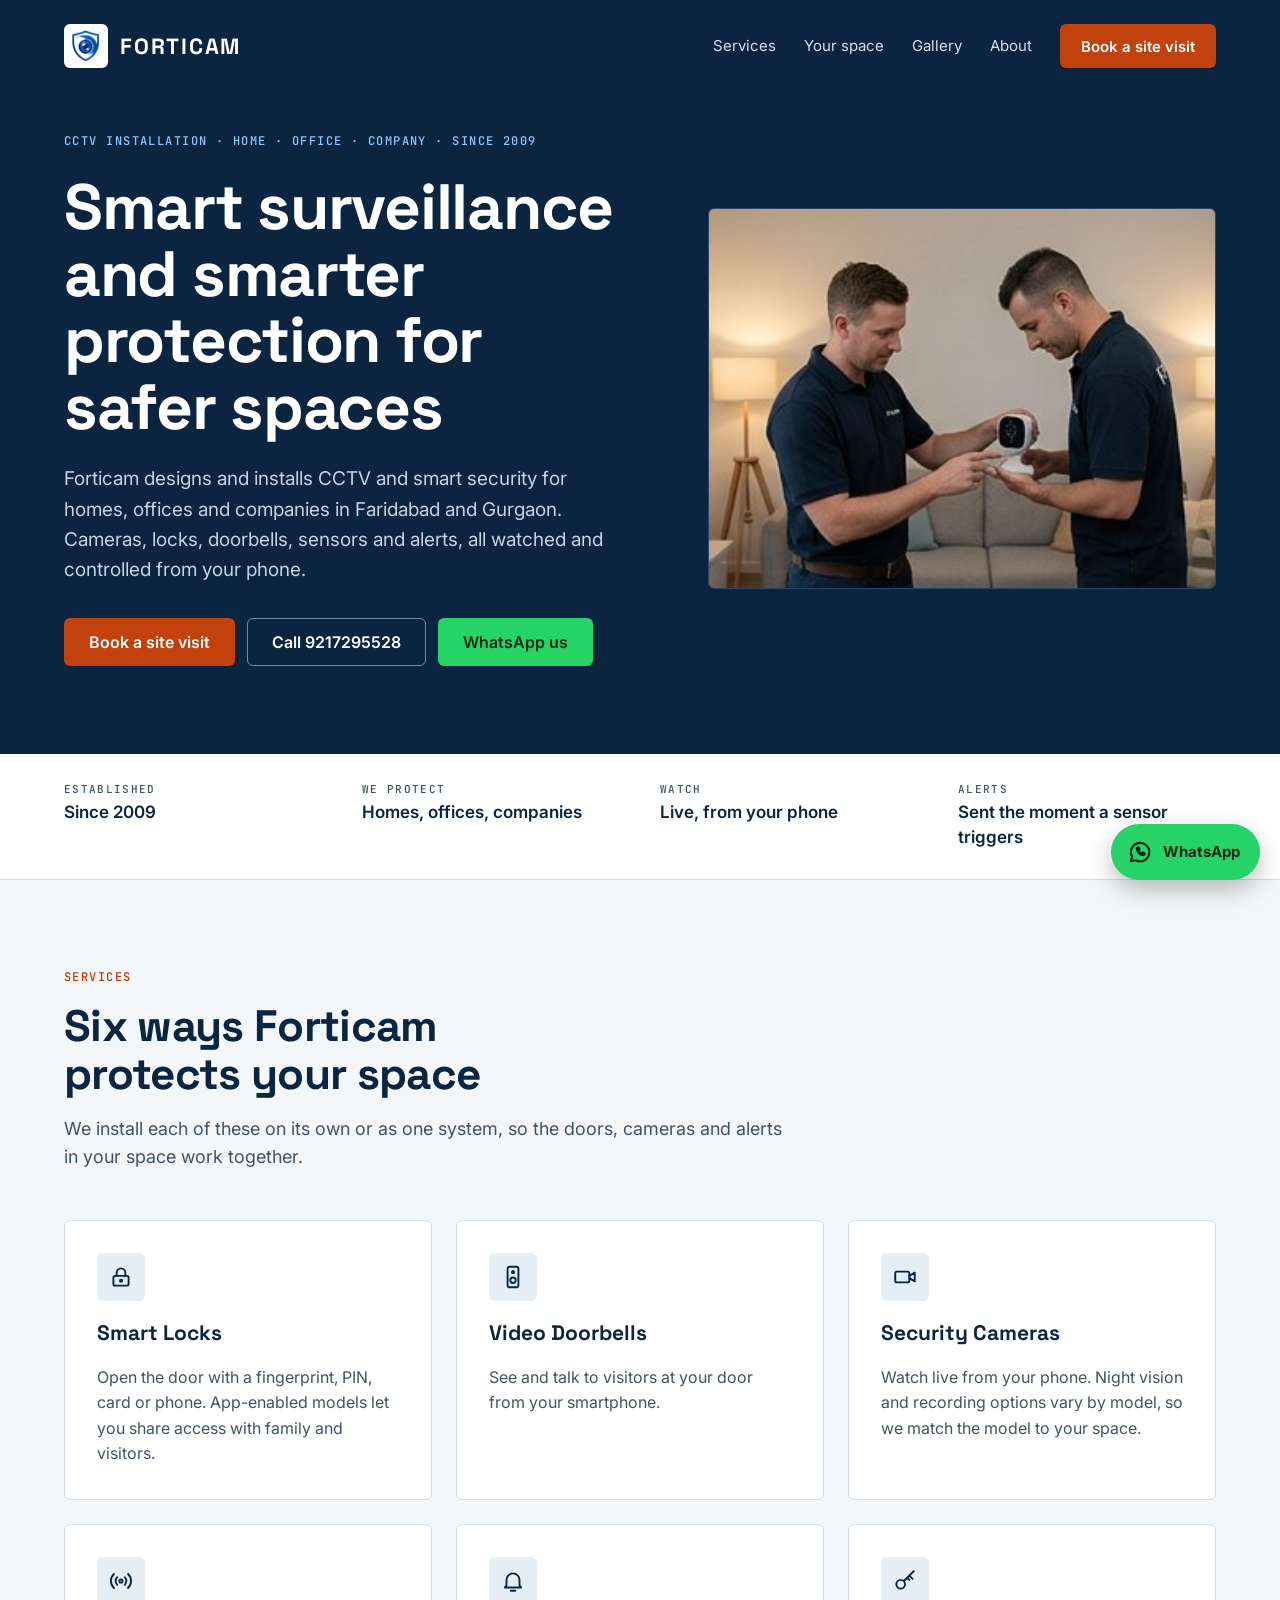
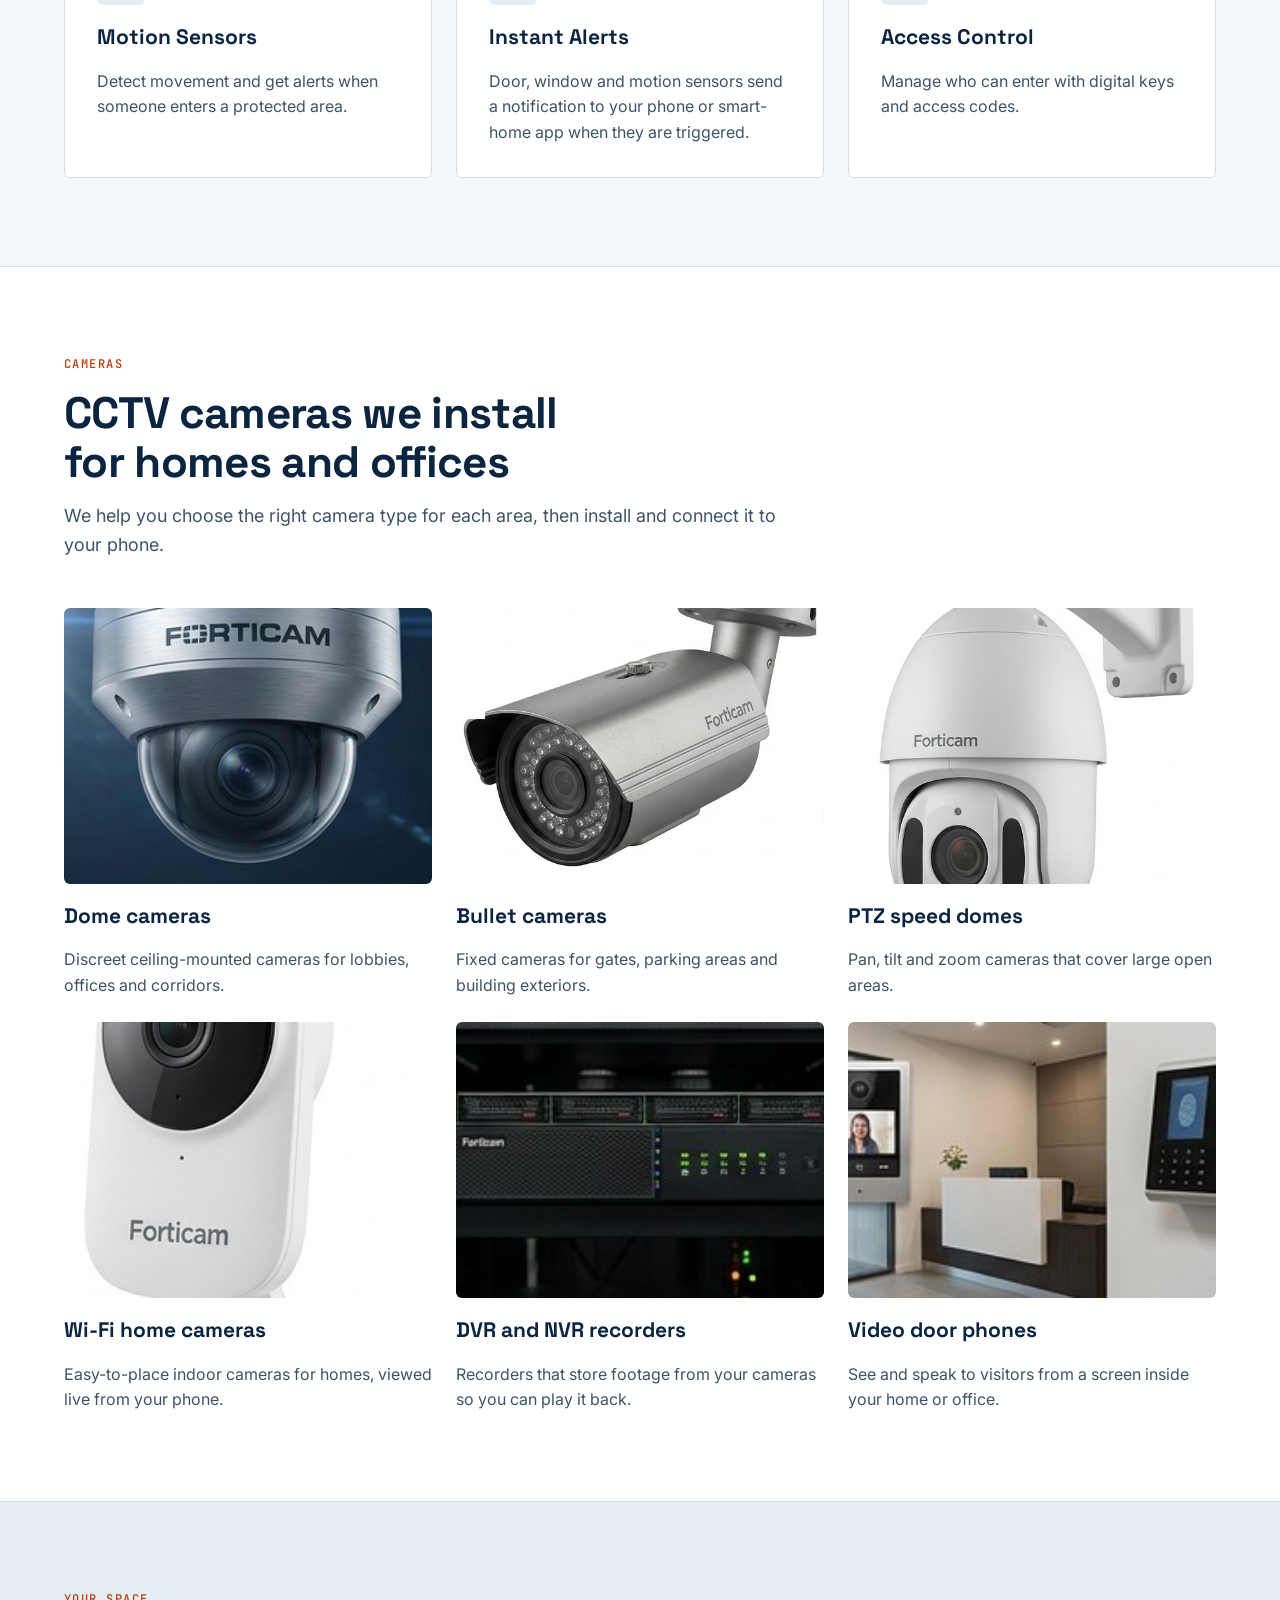
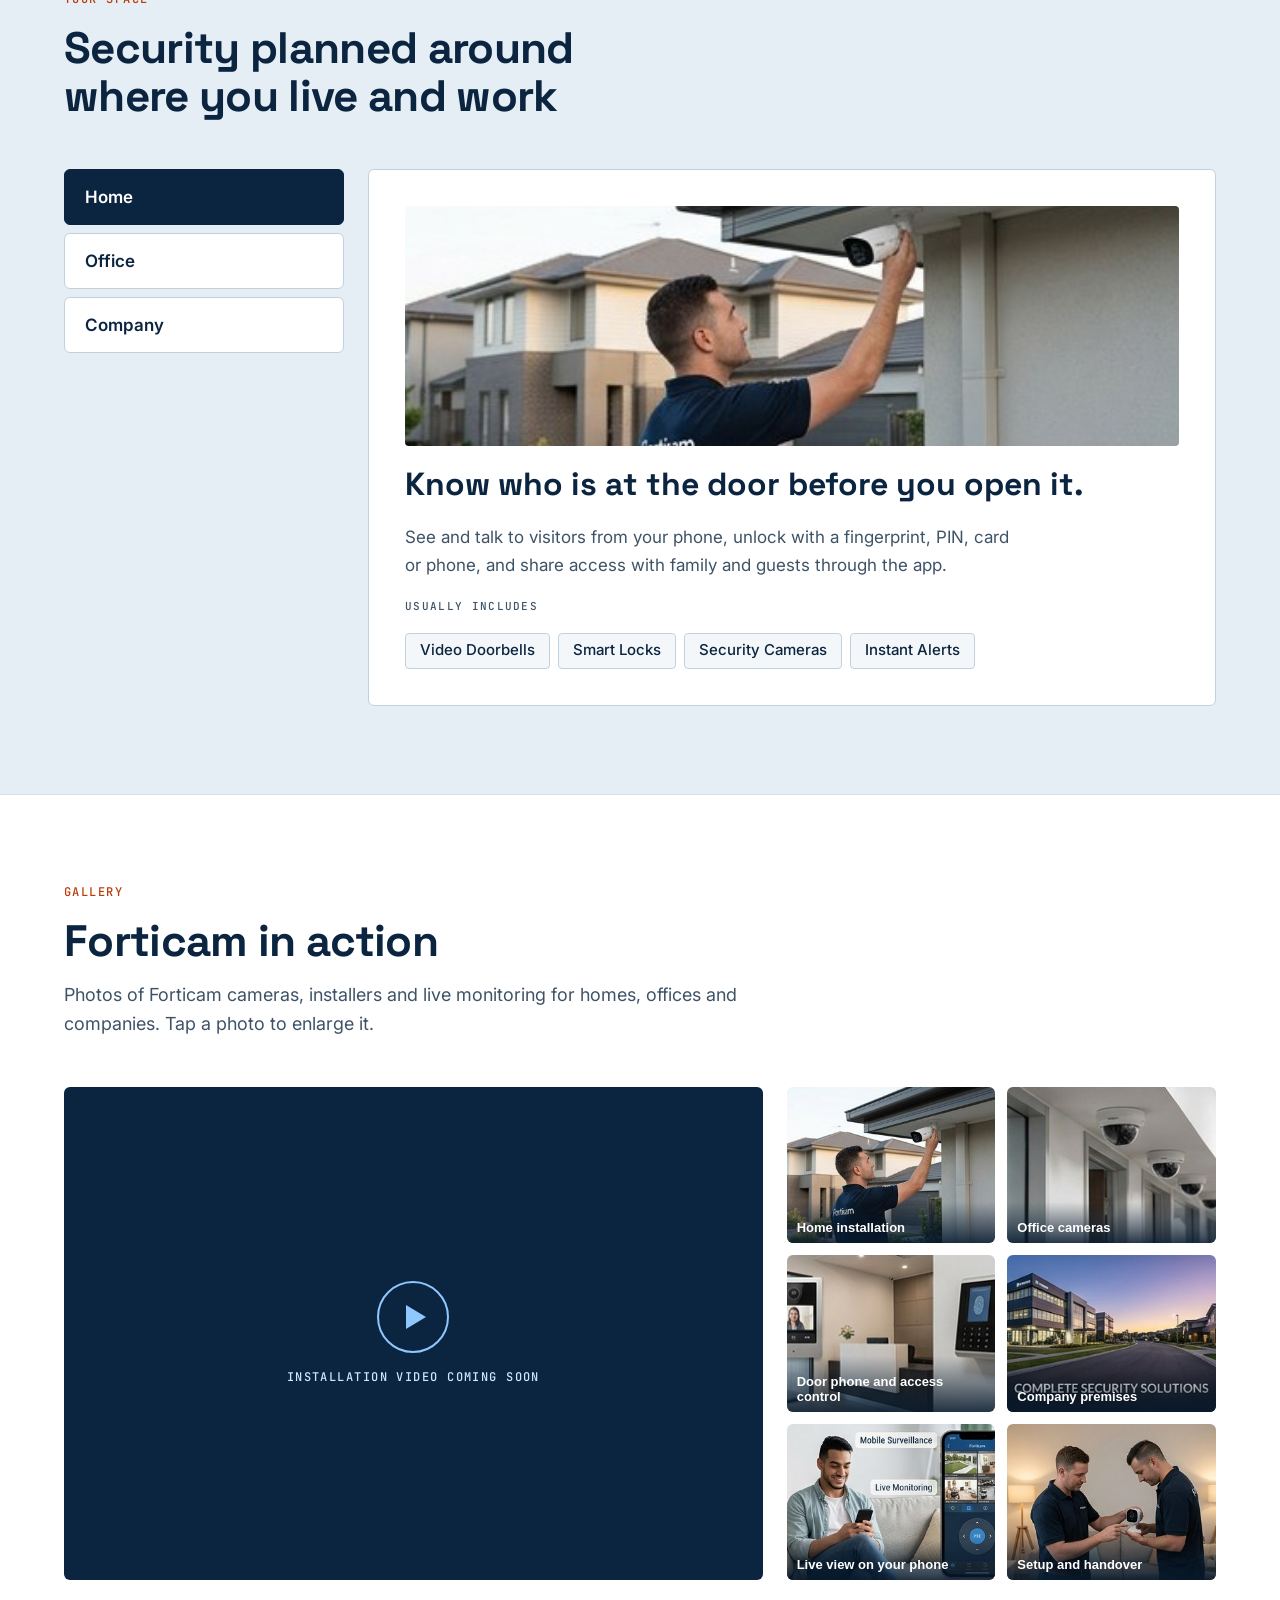
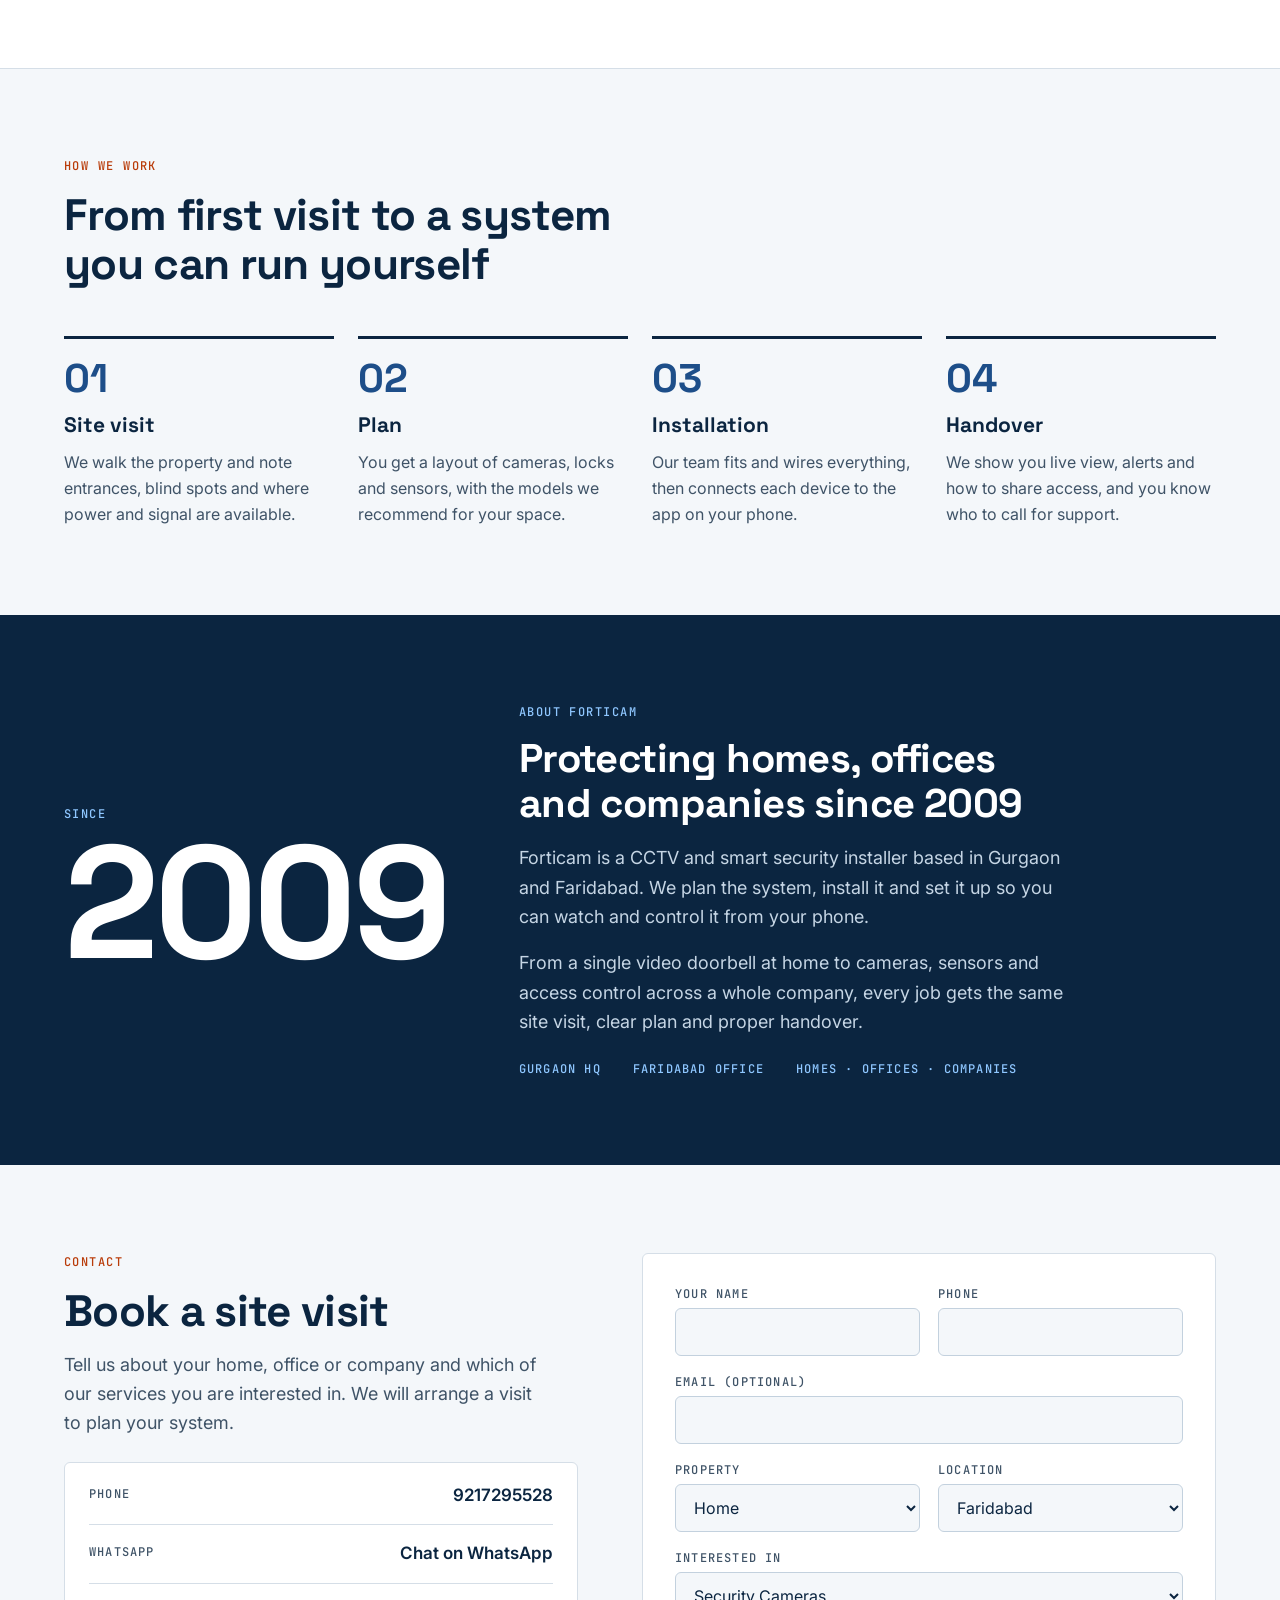
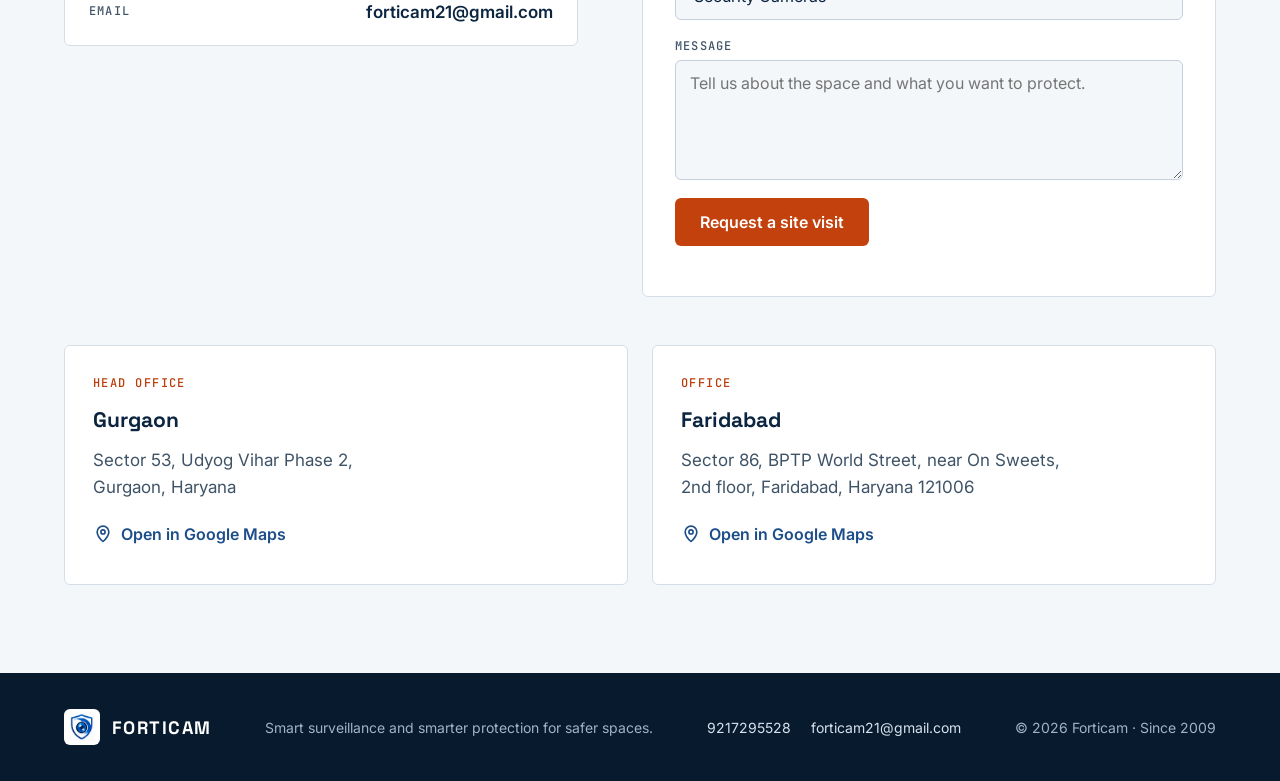
==== commit f507724f: "Remove sample live view, relative asset paths, add Netlify config, SEO files, 404 and README Co-Auth" ====
--- a/index.html
+++ b/index.html
@@ -31,13 +31,13 @@
   <meta name="twitter:description" content="CCTV and smart security for homes, offices and companies since 2009.">
   <meta name="twitter:image" content="https://forticam.in/logo.png">
 
-  <link rel="icon" type="image/png" href="/logo.png">
-  <link rel="apple-touch-icon" href="/logo.png">
+  <link rel="icon" type="image/png" href="logo.png">
+  <link rel="apple-touch-icon" href="logo.png">
 
   <link rel="preconnect" href="https://fonts.googleapis.com">
   <link rel="preconnect" href="https://fonts.gstatic.com" crossorigin>
   <link rel="stylesheet" href="https://fonts.googleapis.com/css2?family=Inter:wght@400;500;600&family=JetBrains+Mono:wght@500&family=Space+Grotesk:wght@500;700&display=swap">
-  <link rel="stylesheet" href="/styles.css">
+  <link rel="stylesheet" href="styles.css">
 
   <script type="application/ld+json">
   {
@@ -92,7 +92,7 @@
   <div class="container">
     <header class="site-header">
       <a href="#top" class="brand" aria-label="Forticam home">
-        <span class="brand__mark"><img src="/logo.png" alt="" width="30" height="34"></span>
+        <span class="brand__mark"><img src="logo.png" alt="" width="30" height="34"></span>
         <span class="brand__name">FORTICAM</span>
       </a>
       <nav class="nav" aria-label="Main">
@@ -115,33 +115,9 @@
           <a href="https://wa.me/919217295528?text=Hi%20Forticam%2C%20I%27d%20like%20to%20know%20more%20about%20CCTV%20and%20smart%20security." class="btn btn--whatsapp" target="_blank" rel="noopener">WhatsApp us</a>
         </div>
       </div>
-
-      <div class="liveview" aria-hidden="true">
-        <div class="liveview__bar">
-          <span>SAMPLE LIVE VIEW</span>
-          <span class="liveview__status"><span class="dot"></span>4 CAMERAS</span>
-        </div>
-        <div class="liveview__grid">
-          <div class="cam">
-            <i style="left:38%;width:24%;top:30%;bottom:0;border:2px solid rgba(255,255,255,.16);border-bottom:0;background:none"></i>
-            <span class="cam__id">CAM 01</span><span class="cam__rec">REC</span><span class="cam__label">FRONT DOOR</span>
-          </div>
-          <div class="cam">
-            <i style="left:14%;right:14%;bottom:26%;height:16%;border:2px solid rgba(255,255,255,.16);background:none"></i>
-            <span class="cam__id">CAM 02</span><span class="cam__rec">REC</span><span class="cam__label">OFFICE LOBBY</span>
-          </div>
-          <div class="cam">
-            <i style="left:18%;width:2px;top:30%;bottom:0"></i><i style="left:42%;width:2px;top:30%;bottom:0"></i>
-            <i style="left:66%;width:2px;top:30%;bottom:0"></i><i style="left:18%;right:34%;top:52%;height:2px"></i>
-            <span class="cam__id">CAM 03</span><span class="cam__rec">REC</span><span class="cam__label">WAREHOUSE</span>
-          </div>
-          <div class="cam">
-            <i style="left:28%;width:2px;top:52%;bottom:0"></i><i style="left:50%;width:2px;top:52%;bottom:0"></i>
-            <i style="left:72%;width:2px;top:52%;bottom:0"></i>
-            <span class="cam__id">CAM 04</span><span class="cam__rec">REC</span><span class="cam__label">CAR PARK</span>
-          </div>
-        </div>
-      </div>
+      <figure class="hero__photo">
+        <img src="images/setup-handover.jpg" alt="Two Forticam installers setting up a camera in a living room" width="464" height="240">
+      </figure>
     </div>
   </div>
 </section>
@@ -211,32 +187,32 @@
     </div>
     <div class="grid">
       <article class="product">
-        <div class="product__img"><img src="/images/dome-camera.jpg" alt="Forticam dome camera" loading="lazy" width="462" height="248"></div>
+        <div class="product__img"><img src="images/dome-camera.jpg" alt="Forticam dome camera" loading="lazy" width="462" height="248"></div>
         <h3>Dome cameras</h3>
         <p>Discreet ceiling-mounted cameras for lobbies, offices and corridors.</p>
       </article>
       <article class="product">
-        <div class="product__img"><img src="/images/bullet-camera.jpg" alt="Forticam bullet camera" loading="lazy" width="572" height="550"></div>
+        <div class="product__img"><img src="images/bullet-camera.jpg" alt="Forticam bullet camera" loading="lazy" width="572" height="550"></div>
         <h3>Bullet cameras</h3>
         <p>Fixed cameras for gates, parking areas and building exteriors.</p>
       </article>
       <article class="product">
-        <div class="product__img"><img src="/images/ptz-speed-dome.jpg" alt="Forticam PTZ speed dome camera" loading="lazy" width="560" height="730"></div>
+        <div class="product__img"><img src="images/ptz-speed-dome.jpg" alt="Forticam PTZ speed dome camera" loading="lazy" width="560" height="730"></div>
         <h3>PTZ speed domes</h3>
         <p>Pan, tilt and zoom cameras that cover large open areas.</p>
       </article>
       <article class="product">
-        <div class="product__img"><img src="/images/wifi-home-camera.jpg" alt="Forticam Wi-Fi home camera" loading="lazy" width="295" height="450"></div>
+        <div class="product__img"><img src="images/wifi-home-camera.jpg" alt="Forticam Wi-Fi home camera" loading="lazy" width="295" height="450"></div>
         <h3>Wi-Fi home cameras</h3>
         <p>Easy-to-place indoor cameras for homes, viewed live from your phone.</p>
       </article>
       <article class="product">
-        <div class="product__img"><img src="/images/dvr-nvr-recorder.jpg" alt="Forticam recorder in an equipment rack" loading="lazy" width="338" height="158"></div>
+        <div class="product__img"><img src="images/dvr-nvr-recorder.jpg" alt="Forticam recorder in an equipment rack" loading="lazy" width="338" height="158"></div>
         <h3>DVR and NVR recorders</h3>
         <p>Recorders that store footage from your cameras so you can play it back.</p>
       </article>
       <article class="product">
-        <div class="product__img"><img src="/images/video-door-phone.jpg" alt="Video door phone at a building entrance with a fingerprint access panel" loading="lazy" width="342" height="158"></div>
+        <div class="product__img"><img src="images/video-door-phone.jpg" alt="Video door phone at a building entrance with a fingerprint access panel" loading="lazy" width="342" height="158"></div>
         <h3>Video door phones</h3>
         <p>See and speak to visitors from a screen inside your home or office.</p>
       </article>
@@ -259,21 +235,21 @@
       </div>
 
       <div class="spaces__panel" role="tabpanel" id="panel-home" aria-labelledby="tab-home">
-        <img src="/images/home-installation.jpg" alt="Forticam installer fitting a security camera on a house" loading="lazy">
+        <img src="images/home-installation.jpg" alt="Forticam installer fitting a security camera on a house" loading="lazy">
         <h3>Know who is at the door before you open it.</h3>
         <p>See and talk to visitors from your phone, unlock with a fingerprint, PIN, card or phone, and share access with family and guests through the app.</p>
         <div class="glance__label">Usually includes</div>
         <ul class="chips"><li>Video Doorbells</li><li>Smart Locks</li><li>Security Cameras</li><li>Instant Alerts</li></ul>
       </div>
       <div class="spaces__panel" role="tabpanel" id="panel-office" aria-labelledby="tab-office" hidden>
-        <img src="/images/office-installation.jpg" alt="Forticam installer fitting a camera in an office lobby" loading="lazy">
+        <img src="images/office-installation.jpg" alt="Forticam installer fitting a camera in an office lobby" loading="lazy">
         <h3>Decide who comes in, and see what happens after hours.</h3>
         <p>Digital keys and access codes control who can enter. Cameras record the premises, and sensors alert you when someone enters a protected area.</p>
         <div class="glance__label">Usually includes</div>
         <ul class="chips"><li>Access Control</li><li>Security Cameras</li><li>Motion Sensors</li><li>Instant Alerts</li></ul>
       </div>
       <div class="spaces__panel" role="tabpanel" id="panel-company" aria-labelledby="tab-company" hidden>
-        <img src="/images/company-premises.jpg" alt="Company building at dusk" loading="lazy">
+        <img src="images/company-premises.jpg" alt="Company building at dusk" loading="lazy">
         <h3>Protection sized to your premises.</h3>
         <p>Cameras with recording, sensors on doors and windows, and access control that decides who can enter, planned around how your premises are used.</p>
         <div class="glance__label">Usually includes</div>
@@ -295,7 +271,7 @@
       <!--
         To show your own video: put the file in /videos (for example videos/forticam.mp4)
         and replace the two placeholder lines below with:
-        <video src="/videos/forticam.mp4" controls playsinline preload="metadata" poster="/images/setup-handover.jpg"></video>
+        <video src="videos/forticam.mp4" controls playsinline preload="metadata" poster="images/setup-handover.jpg"></video>
       -->
       <div class="gallery__video">
         <div class="play" aria-hidden="true"></div>
@@ -303,12 +279,12 @@
       </div>
 
       <div class="gallery__photos">
-        <button type="button" class="photo" data-full="/images/home-installation.jpg"><img src="/images/home-installation.jpg" alt="Forticam installer fitting a security camera on a house" loading="lazy"><span class="photo__cap">Home installation</span></button>
-        <button type="button" class="photo" data-full="/images/office-cameras.jpg"><img src="/images/office-cameras.jpg" alt="Row of dome cameras along an office corridor" loading="lazy"><span class="photo__cap">Office cameras</span></button>
-        <button type="button" class="photo" data-full="/images/video-door-phone.jpg"><img src="/images/video-door-phone.jpg" alt="Video door phone and fingerprint access panel" loading="lazy"><span class="photo__cap">Door phone and access control</span></button>
-        <button type="button" class="photo" data-full="/images/company-premises.jpg"><img src="/images/company-premises.jpg" alt="Company building at dusk" loading="lazy"><span class="photo__cap">Company premises</span></button>
-        <button type="button" class="photo" data-full="/images/live-view-phone.jpg"><img src="/images/live-view-phone.jpg" alt="Man watching live camera views on his phone" loading="lazy"><span class="photo__cap">Live view on your phone</span></button>
-        <button type="button" class="photo" data-full="/images/setup-handover.jpg"><img src="/images/setup-handover.jpg" alt="Two Forticam installers setting up a camera in a living room" loading="lazy"><span class="photo__cap">Setup and handover</span></button>
+        <button type="button" class="photo" data-full="images/home-installation.jpg"><img src="images/home-installation.jpg" alt="Forticam installer fitting a security camera on a house" loading="lazy"><span class="photo__cap">Home installation</span></button>
+        <button type="button" class="photo" data-full="images/office-cameras.jpg"><img src="images/office-cameras.jpg" alt="Row of dome cameras along an office corridor" loading="lazy"><span class="photo__cap">Office cameras</span></button>
+        <button type="button" class="photo" data-full="images/video-door-phone.jpg"><img src="images/video-door-phone.jpg" alt="Video door phone and fingerprint access panel" loading="lazy"><span class="photo__cap">Door phone and access control</span></button>
+        <button type="button" class="photo" data-full="images/company-premises.jpg"><img src="images/company-premises.jpg" alt="Company building at dusk" loading="lazy"><span class="photo__cap">Company premises</span></button>
+        <button type="button" class="photo" data-full="images/live-view-phone.jpg"><img src="images/live-view-phone.jpg" alt="Man watching live camera views on his phone" loading="lazy"><span class="photo__cap">Live view on your phone</span></button>
+        <button type="button" class="photo" data-full="images/setup-handover.jpg"><img src="images/setup-handover.jpg" alt="Two Forticam installers setting up a camera in a living room" loading="lazy"><span class="photo__cap">Setup and handover</span></button>
       </div>
     </div>
   </div>
@@ -446,7 +422,7 @@
 <footer class="footer">
   <div class="container">
     <div class="brand">
-      <span class="brand__mark"><img src="/logo.png" alt="" width="24" height="28"></span>
+      <span class="brand__mark"><img src="logo.png" alt="" width="24" height="28"></span>
       <span class="brand__name">FORTICAM</span>
     </div>
     <div>Smart surveillance and smarter protection for safer spaces.</div>
@@ -463,6 +439,6 @@
   <span>WhatsApp</span>
 </a>
 
-<script src="/script.js" defer></script>
+<script src="script.js" defer></script>
 </body>
 </html>
--- a/styles.css
+++ b/styles.css
@@ -104,33 +104,9 @@
 .hero__copy .eyebrow { color: var(--sky); }
 .hero h1 { font-size: clamp(38px, 6vw, 64px); line-height: 1.04; letter-spacing: -.02em; }
 .hero__lead { margin: 0; max-width: 540px; font-size: 19px; line-height: 1.6; color: var(--on-dark); }
+.hero__photo { flex: 1 1 400px; min-width: 0; margin: 0; aspect-ratio: 4 / 3; border-radius: var(--radius); overflow: hidden; border: 1px solid var(--navy-line); background: var(--navy-deep); }
+.hero__photo img { width: 100%; height: 100%; object-fit: cover; }
 .hero__actions { display: flex; flex-wrap: wrap; gap: 12px; padding-top: 8px; }
-
-/* Sample live view */
-.liveview {
-  flex: 1 1 400px; min-width: 0; background: var(--navy-deep); border: 1px solid var(--navy-line);
-  border-radius: var(--radius); padding: 14px; display: flex; flex-direction: column; gap: 12px;
-}
-.liveview__bar {
-  display: flex; align-items: center; justify-content: space-between;
-  font: 500 11px var(--mono); letter-spacing: .1em; color: var(--sky);
-}
-.liveview__status { display: flex; align-items: center; gap: 6px; }
-.dot { display: inline-block; width: 8px; height: 8px; border-radius: 50%; background: #3DDC97; }
-.liveview__grid { display: grid; grid-template-columns: repeat(2, minmax(0, 1fr)); gap: 10px; }
-.cam {
-  position: relative; aspect-ratio: 4 / 3; border-radius: 4px; overflow: hidden;
-  background: linear-gradient(160deg, #1A3F66 0%, #0F2B48 55%, #0A2036 100%); border: 1px solid var(--navy-line);
-  font: 500 11px var(--mono); letter-spacing: .08em;
-}
-.cam span { position: absolute; }
-.cam__id { top: 8px; left: 10px; color: #CFE6FF; }
-.cam__rec { top: 8px; right: 10px; display: flex; align-items: center; gap: 5px; color: #FF9B94; }
-.cam__rec::before { content: ""; width: 7px; height: 7px; border-radius: 50%; background: #FF5D54; animation: blink 1.6s infinite; }
-.cam__label { bottom: 8px; left: 10px; color: #fff; }
-.cam i { position: absolute; display: block; border-color: rgba(255,255,255,.16); background: rgba(255,255,255,.16); }
-@keyframes blink { 50% { opacity: .25; } }
-@media (prefers-reduced-motion: reduce) { .cam__rec::before { animation: none; } }
 
 /* ---------- AT A GLANCE ---------- */
 .glance { background: #fff; border-bottom: 1px solid var(--line); }
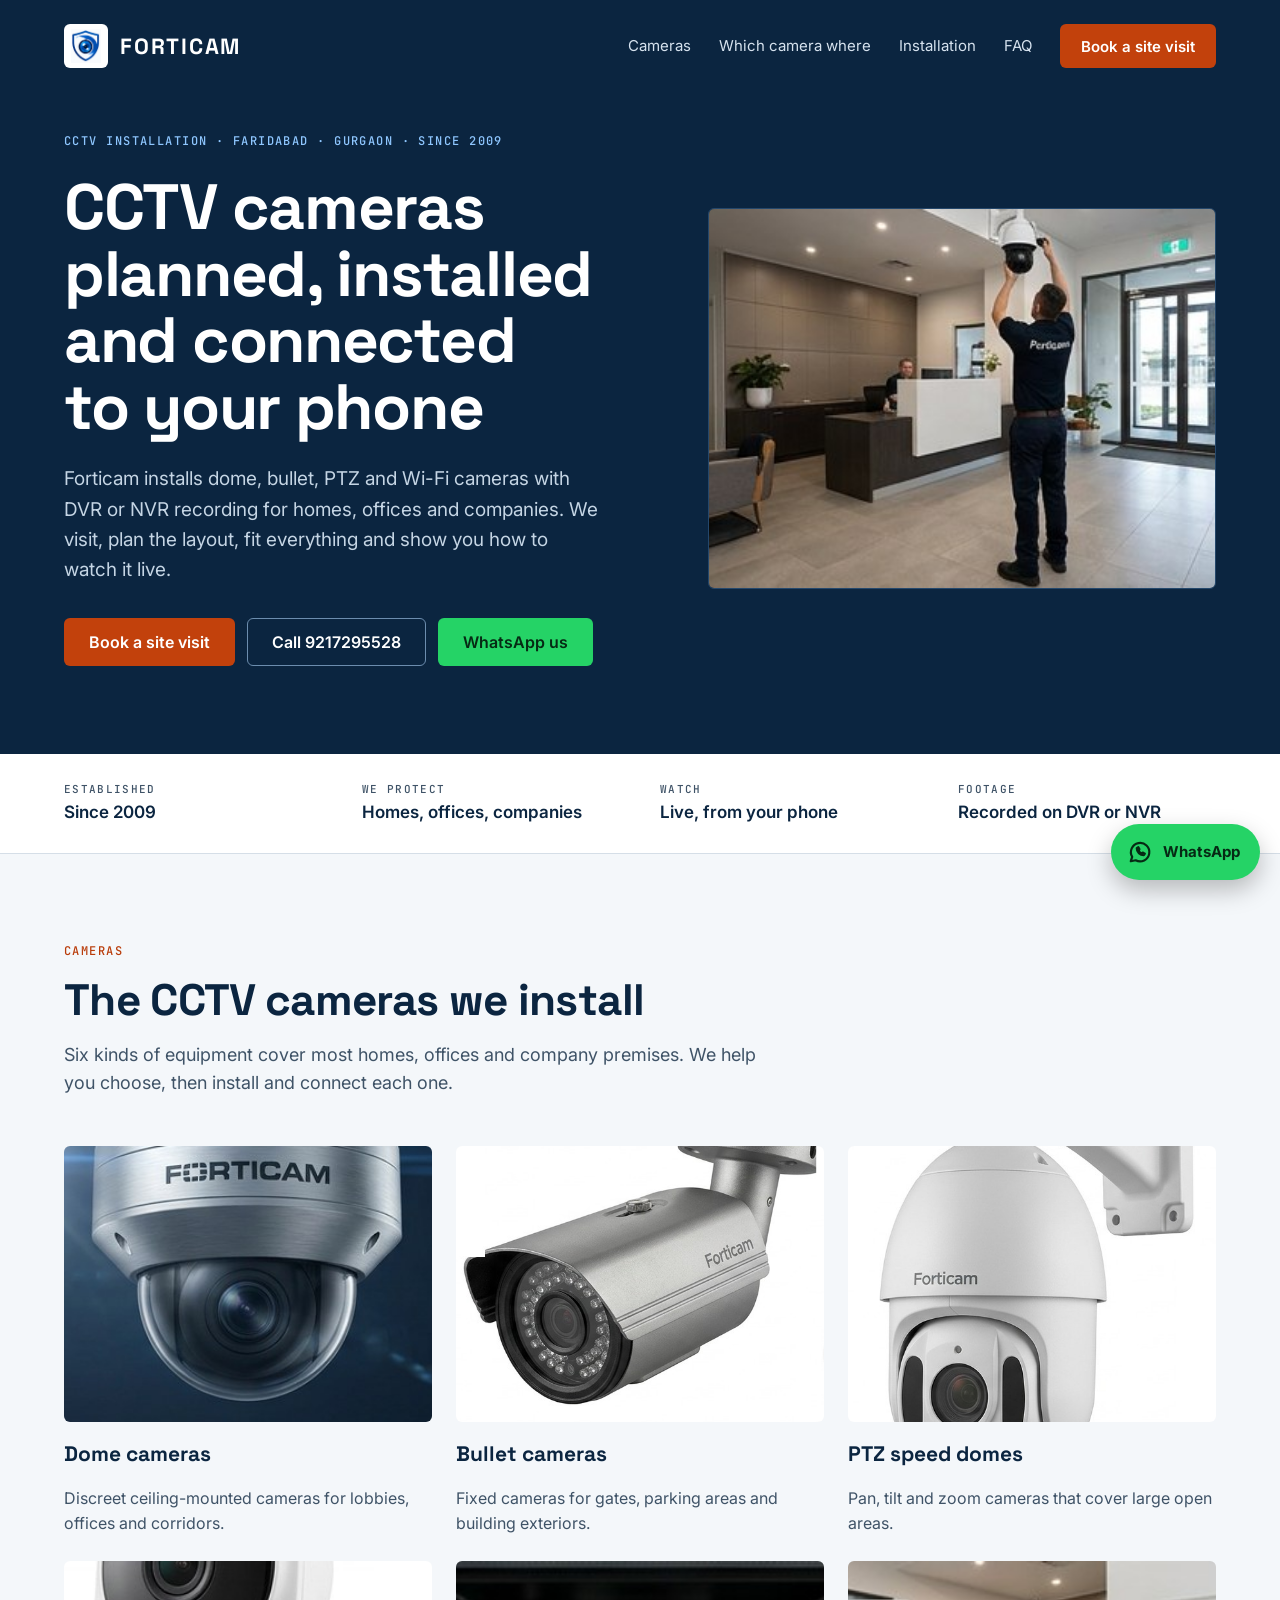
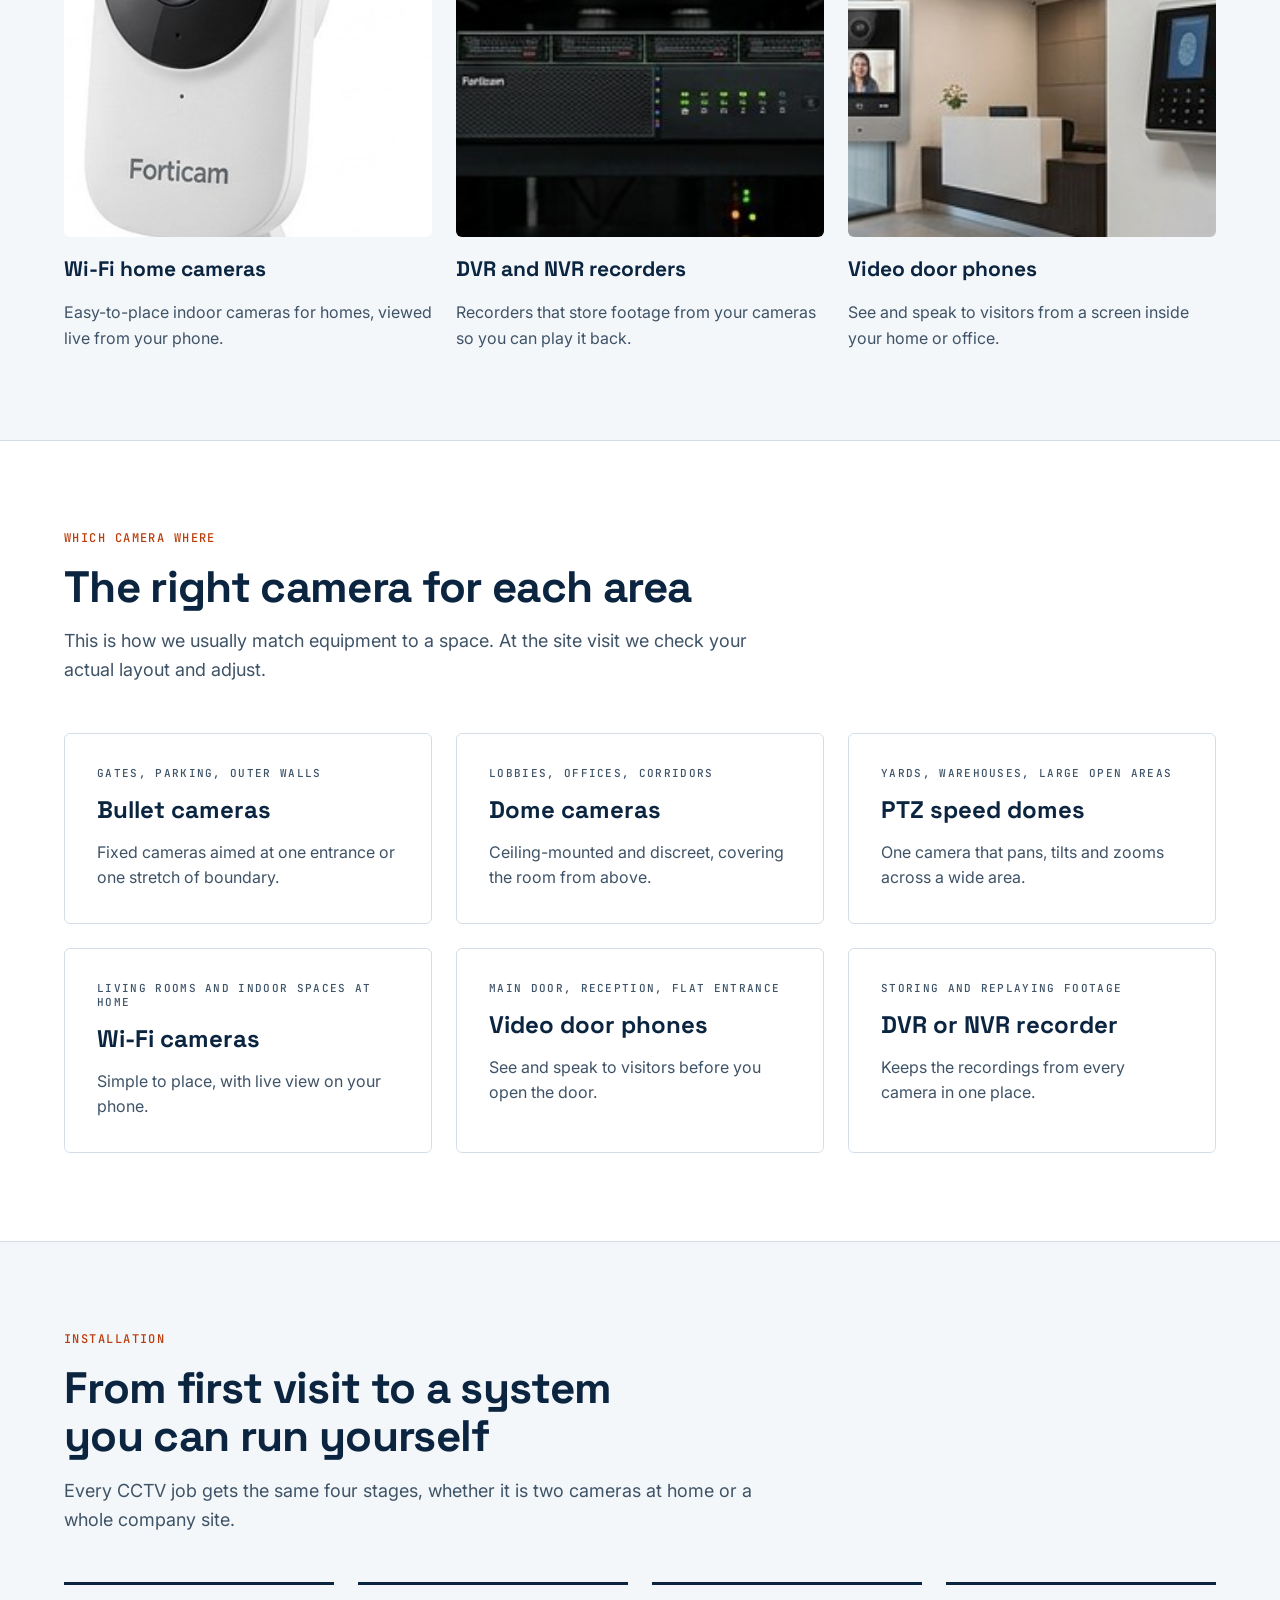
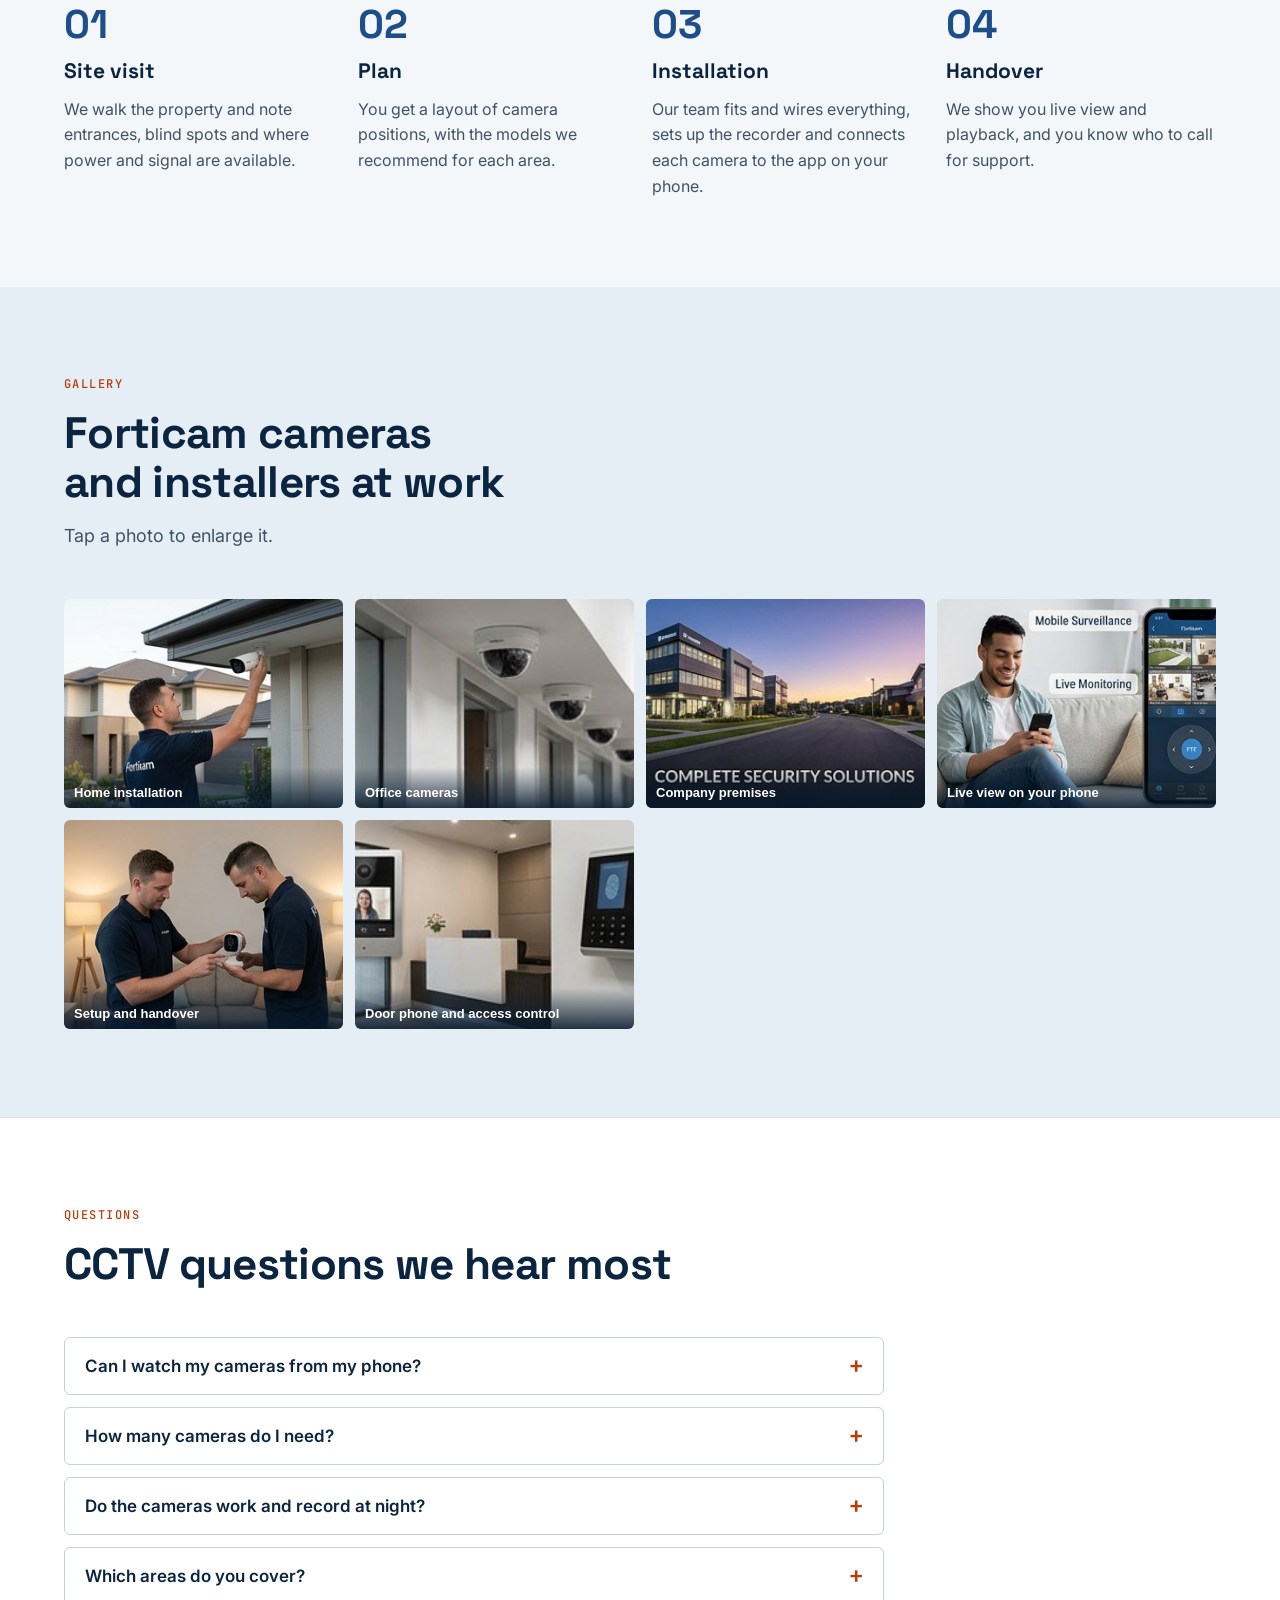
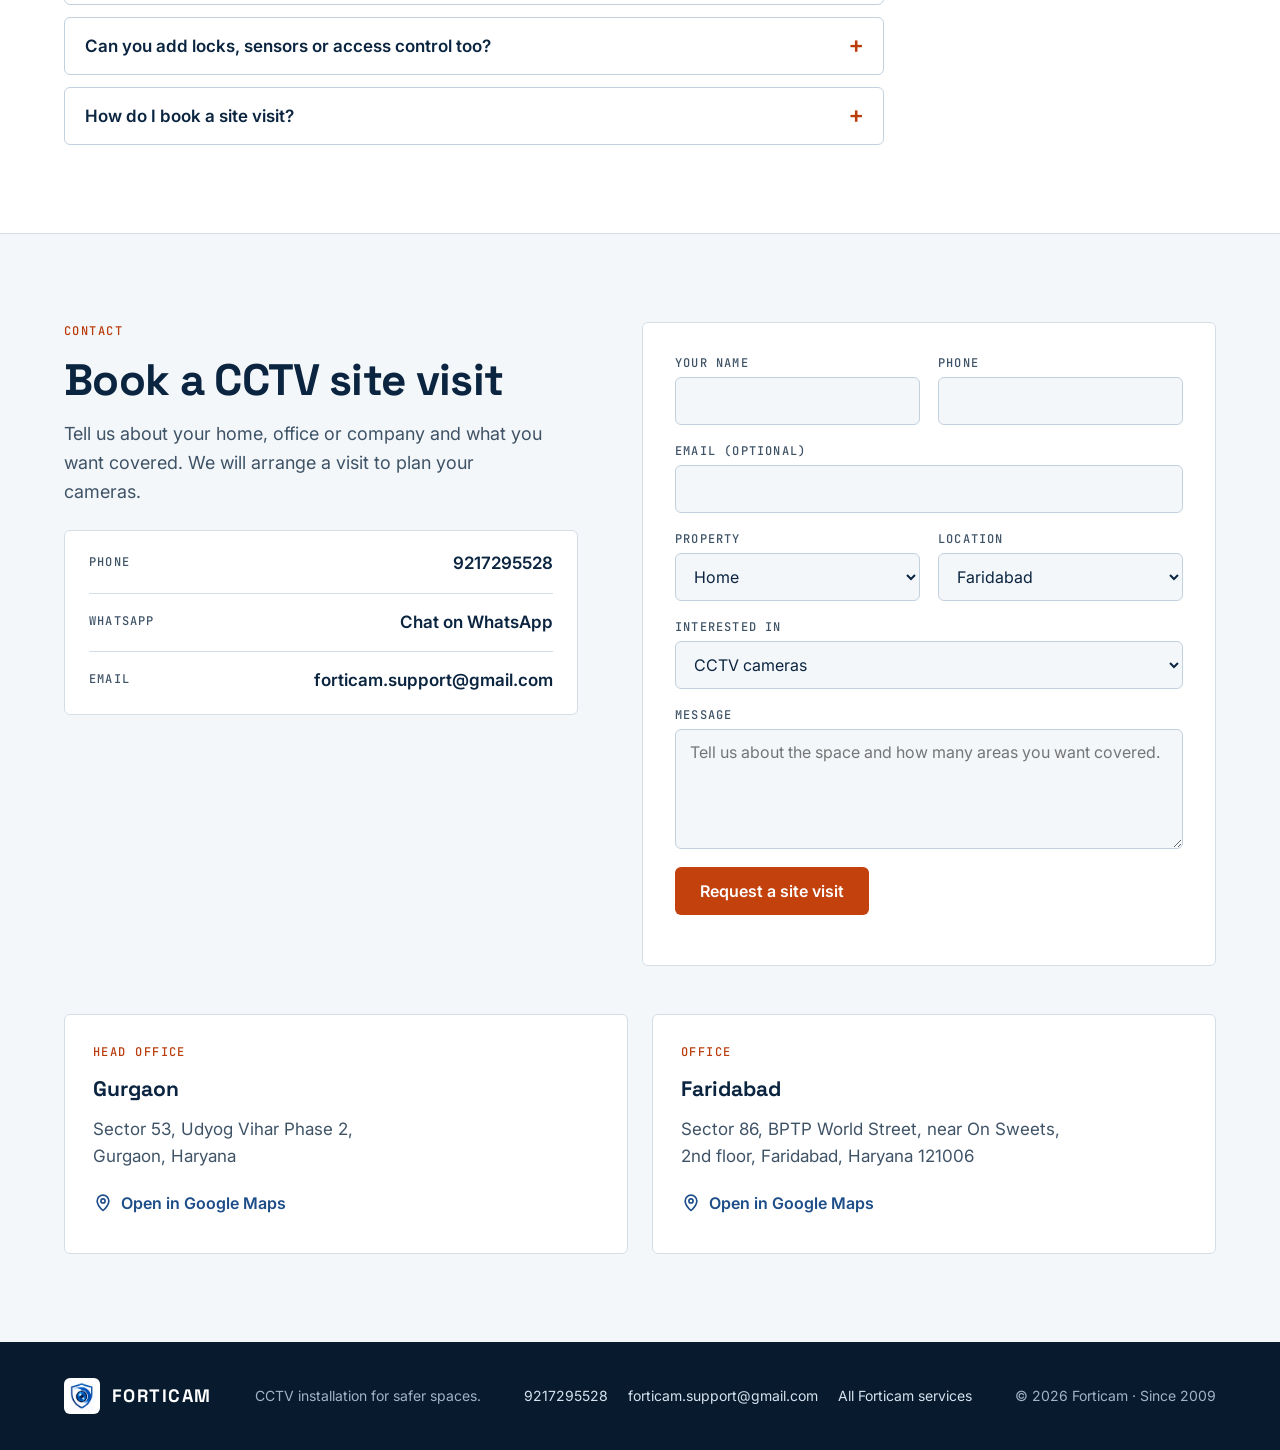
==== commit b3c99934: "Make forticam.in a full copy of the CCTV site (same code, styles, form, SEO and Netlify settings); u" ====
--- a/index.html
+++ b/index.html
@@ -3,32 +3,29 @@
 <head>
   <meta charset="UTF-8">
   <meta name="viewport" content="width=device-width, initial-scale=1">
-  <title>Forticam – CCTV &amp; Smart Security | Faridabad &amp; Gurgaon</title>
-  <meta name="description" content="Forticam installs CCTV cameras, smart locks, video doorbells, motion sensors and access control for homes, offices and companies in Faridabad and Gurgaon. Since 2009. Call 9217295528.">
-  <meta name="keywords" content="CCTV installation Faridabad, CCTV Gurgaon, security cameras, smart locks, video doorbell, access control, motion sensors, Forticam">
+  <title>CCTV Camera Installation in Faridabad &amp; Gurgaon | Forticam</title>
+  <meta name="description" content="Forticam plans, installs and connects CCTV cameras for homes, offices and companies in Faridabad and Gurgaon. Dome, bullet, PTZ and Wi-Fi cameras with DVR or NVR recording, viewed live on your phone. Since 2009. Call 9217295528.">
+  <meta name="keywords" content="CCTV installation Faridabad, CCTV installation Gurgaon, CCTV camera installer, dome camera, bullet camera, PTZ camera, DVR NVR, Wi-Fi camera, Forticam">
   <meta name="author" content="Forticam">
   <meta name="robots" content="index, follow">
   <meta name="theme-color" content="#0B2540">
   <link rel="canonical" href="https://forticam.in/">
 
-  <!-- Local SEO -->
   <meta name="geo.region" content="IN-HR">
   <meta name="geo.placename" content="Faridabad, Gurgaon">
 
-  <!-- Open Graph -->
   <meta property="og:type" content="website">
-  <meta property="og:site_name" content="Forticam">
+  <meta property="og:site_name" content="Forticam CCTV">
   <meta property="og:locale" content="en_IN">
-  <meta property="og:title" content="Forticam – Smart Surveillance And Smarter Protection">
-  <meta property="og:description" content="Protecting homes, offices and companies since 2009. CCTV, smart locks, video doorbells and access control in Faridabad and Gurgaon.">
+  <meta property="og:title" content="CCTV Camera Installation in Faridabad and Gurgaon | Forticam">
+  <meta property="og:description" content="Dome, bullet, PTZ and Wi-Fi CCTV cameras planned, installed and connected to your phone. Homes, offices and companies since 2009.">
   <meta property="og:url" content="https://forticam.in/">
   <meta property="og:image" content="https://forticam.in/logo.png">
-  <meta property="og:image:alt" content="Forticam – Safer Spaces Start Here. CCTV and smart security. Call 9217295528.">
-
-  <!-- Twitter -->
+  <meta property="og:image:alt" content="Forticam – Safer Spaces Start Here. CCTV and smart security.">
+
   <meta name="twitter:card" content="summary">
-  <meta name="twitter:title" content="Forticam – Smart Surveillance And Smarter Protection">
-  <meta name="twitter:description" content="CCTV and smart security for homes, offices and companies since 2009.">
+  <meta name="twitter:title" content="CCTV Camera Installation in Faridabad and Gurgaon | Forticam">
+  <meta name="twitter:description" content="CCTV cameras planned, installed and connected to your phone since 2009.">
   <meta name="twitter:image" content="https://forticam.in/logo.png">
 
   <link rel="icon" type="image/png" href="logo.png">
@@ -44,14 +41,15 @@
     "@context": "https://schema.org",
     "@type": "LocalBusiness",
     "@id": "https://forticam.in/#business",
-    "name": "Forticam",
-    "description": "CCTV and smart security installation for homes, offices and companies.",
+    "name": "Forticam CCTV",
+    "description": "CCTV camera installation for homes, offices and companies.",
     "url": "https://forticam.in/",
     "logo": "https://forticam.in/logo.png",
     "image": "https://forticam.in/logo.png",
     "telephone": "+91-9217295528",
-    "email": "forticam21@gmail.com",
+    "email": "forticam.support@gmail.com",
     "foundingDate": "2009",
+    "parentOrganization": {"@type": "Organization", "name": "Forticam", "url": "https://forticam.in/"},
     "areaServed": ["Faridabad", "Gurgaon", "Delhi NCR"],
     "address": {
       "@type": "PostalAddress",
@@ -64,6 +62,7 @@
       "@type": "LocalBusiness",
       "name": "Forticam Faridabad",
       "telephone": "+91-9217295528",
+      "email": "forticam.support@gmail.com",
       "address": {
         "@type": "PostalAddress",
         "streetAddress": "BPTP World Street, near On Sweets, 2nd floor, Sector 86",
@@ -74,12 +73,25 @@
       }
     }],
     "makesOffer": [
-      {"@type": "Offer", "itemOffered": {"@type": "Service", "name": "Security Cameras (CCTV)"}},
-      {"@type": "Offer", "itemOffered": {"@type": "Service", "name": "Smart Locks"}},
-      {"@type": "Offer", "itemOffered": {"@type": "Service", "name": "Video Doorbells"}},
-      {"@type": "Offer", "itemOffered": {"@type": "Service", "name": "Motion Sensors"}},
-      {"@type": "Offer", "itemOffered": {"@type": "Service", "name": "Instant Alerts"}},
-      {"@type": "Offer", "itemOffered": {"@type": "Service", "name": "Access Control"}}
+      {"@type": "Offer", "itemOffered": {"@type": "Service", "name": "Dome camera installation"}},
+      {"@type": "Offer", "itemOffered": {"@type": "Service", "name": "Bullet camera installation"}},
+      {"@type": "Offer", "itemOffered": {"@type": "Service", "name": "PTZ speed dome installation"}},
+      {"@type": "Offer", "itemOffered": {"@type": "Service", "name": "Wi-Fi home camera setup"}},
+      {"@type": "Offer", "itemOffered": {"@type": "Service", "name": "DVR and NVR recorder setup"}},
+      {"@type": "Offer", "itemOffered": {"@type": "Service", "name": "Video door phone installation"}}
+    ]
+  }
+  </script>
+  <script type="application/ld+json">
+  {
+    "@context": "https://schema.org",
+    "@type": "FAQPage",
+    "mainEntity": [
+      {"@type": "Question", "name": "Can I watch my CCTV cameras from my phone?", "acceptedAnswer": {"@type": "Answer", "text": "Yes. We connect your cameras to the app on your phone and show you live view during handover."}},
+      {"@type": "Question", "name": "How many cameras do I need?", "acceptedAnswer": {"@type": "Answer", "text": "It depends on your entrances, blind spots and the size of the space. We walk the property on a site visit and recommend the number and type of cameras."}},
+      {"@type": "Question", "name": "Do the cameras work and record at night?", "acceptedAnswer": {"@type": "Answer", "text": "Night vision and recording options vary by model, so we match the camera model to your space and tell you what each one can do."}},
+      {"@type": "Question", "name": "Which areas do you cover?", "acceptedAnswer": {"@type": "Answer", "text": "We install in Faridabad, Gurgaon and across Delhi NCR."}},
+      {"@type": "Question", "name": "How do I book a site visit?", "acceptedAnswer": {"@type": "Answer", "text": "Fill in the form on this page, call 9217295528, message us on WhatsApp, or email forticam.support@gmail.com. We will arrange a visit to plan your system."}}
     ]
   }
   </script>
@@ -91,32 +103,32 @@
 <section class="hero" id="top">
   <div class="container">
     <header class="site-header">
-      <a href="#top" class="brand" aria-label="Forticam home">
+      <a href="#top" class="brand" aria-label="Forticam CCTV home">
         <span class="brand__mark"><img src="logo.png" alt="" width="30" height="34"></span>
         <span class="brand__name">FORTICAM</span>
       </a>
       <nav class="nav" aria-label="Main">
-        <a href="#services">Services</a>
-        <a href="#spaces">Your space</a>
-        <a href="#work">Gallery</a>
-        <a href="#about">About</a>
+        <a href="#cameras">Cameras</a>
+        <a href="#where">Which camera where</a>
+        <a href="#install">Installation</a>
+        <a href="#faq">FAQ</a>
         <a href="#contact" class="btn btn--accent btn--sm">Book a site visit</a>
       </nav>
     </header>
 
     <div class="hero__body">
       <div class="hero__copy">
-        <div class="eyebrow">CCTV installation · Home · Office · Company · Since 2009</div>
-        <h1>Smart surveillance and smarter protection for safer spaces</h1>
-        <p class="hero__lead">Forticam designs and installs CCTV and smart security for homes, offices and companies in Faridabad and Gurgaon. Cameras, locks, doorbells, sensors and alerts, all watched and controlled from your phone.</p>
+        <div class="eyebrow">CCTV installation · Faridabad · Gurgaon · Since 2009</div>
+        <h1>CCTV cameras planned, installed and connected to your phone</h1>
+        <p class="hero__lead">Forticam installs dome, bullet, PTZ and Wi-Fi cameras with DVR or NVR recording for homes, offices and companies. We visit, plan the layout, fit everything and show you how to watch it live.</p>
         <div class="hero__actions">
           <a href="#contact" class="btn btn--accent">Book a site visit</a>
           <a href="tel:+919217295528" class="btn btn--ghost">Call 9217295528</a>
-          <a href="https://wa.me/919217295528?text=Hi%20Forticam%2C%20I%27d%20like%20to%20know%20more%20about%20CCTV%20and%20smart%20security." class="btn btn--whatsapp" target="_blank" rel="noopener">WhatsApp us</a>
+          <a href="https://wa.me/919217295528?text=Hi%20Forticam%2C%20I%27d%20like%20to%20know%20more%20about%20CCTV%20installation." class="btn btn--whatsapp" target="_blank" rel="noopener">WhatsApp us</a>
         </div>
       </div>
       <figure class="hero__photo">
-        <img src="images/setup-handover.jpg" alt="Two Forticam installers setting up a camera in a living room" width="464" height="240">
+        <img src="images/office-installation.jpg" alt="Forticam installer fitting a camera in an office lobby" width="342" height="250">
       </figure>
     </div>
   </div>
@@ -130,60 +142,17 @@
     <div class="glance__item"><div class="glance__label">Established</div><div class="glance__value">Since 2009</div></div>
     <div class="glance__item"><div class="glance__label">We protect</div><div class="glance__value">Homes, offices, companies</div></div>
     <div class="glance__item"><div class="glance__label">Watch</div><div class="glance__value">Live, from your phone</div></div>
-    <div class="glance__item"><div class="glance__label">Alerts</div><div class="glance__value">Sent the moment a sensor triggers</div></div>
-  </div>
-</section>
-
-<!-- SERVICES -->
-<section id="services" class="section">
-  <div class="container">
-    <div class="section-head">
-      <div class="eyebrow">Services</div>
-      <h2>Six ways Forticam protects your space</h2>
-      <p class="lead">We install each of these on its own or as one system, so the doors, cameras and alerts in your space work together.</p>
-    </div>
-    <div class="grid">
-      <article class="card">
-        <div class="card__icon" aria-hidden="true"><svg width="26" height="26" viewBox="0 0 24 24" fill="none" stroke="#0B2540" stroke-width="1.75" stroke-linecap="round" stroke-linejoin="round"><rect x="5" y="11" width="14" height="9" rx="1.5"/><path d="M8 11V8a4 4 0 0 1 8 0v3"/><circle cx="12" cy="15.5" r="1"/></svg></div>
-        <h3>Smart Locks</h3>
-        <p>Open the door with a fingerprint, PIN, card or phone. App-enabled models let you share access with family and visitors.</p>
-      </article>
-      <article class="card">
-        <div class="card__icon" aria-hidden="true"><svg width="26" height="26" viewBox="0 0 24 24" fill="none" stroke="#0B2540" stroke-width="1.75" stroke-linecap="round" stroke-linejoin="round"><rect x="7" y="2.5" width="10" height="19" rx="2"/><circle cx="12" cy="15" r="2.5"/><circle cx="12" cy="7.5" r="1"/></svg></div>
-        <h3>Video Doorbells</h3>
-        <p>See and talk to visitors at your door from your smartphone.</p>
-      </article>
-      <article class="card">
-        <div class="card__icon" aria-hidden="true"><svg width="26" height="26" viewBox="0 0 24 24" fill="none" stroke="#0B2540" stroke-width="1.75" stroke-linecap="round" stroke-linejoin="round"><path d="M3 8.5A1.5 1.5 0 0 1 4.5 7h10A1.5 1.5 0 0 1 16 8.5v7a1.5 1.5 0 0 1-1.5 1.5h-10A1.5 1.5 0 0 1 3 15.5z"/><path d="M16 11l5-3v8l-5-3"/></svg></div>
-        <h3>Security Cameras</h3>
-        <p>Watch live from your phone. Night vision and recording options vary by model, so we match the model to your space.</p>
-      </article>
-      <article class="card">
-        <div class="card__icon" aria-hidden="true"><svg width="26" height="26" viewBox="0 0 24 24" fill="none" stroke="#0B2540" stroke-width="1.75" stroke-linecap="round" stroke-linejoin="round"><circle cx="12" cy="12" r="1.5"/><path d="M8.5 8.5a5 5 0 0 0 0 7M15.5 8.5a5 5 0 0 1 0 7M5.5 5.5a9 9 0 0 0 0 13M18.5 5.5a9 9 0 0 1 0 13"/></svg></div>
-        <h3>Motion Sensors</h3>
-        <p>Detect movement and get alerts when someone enters a protected area.</p>
-      </article>
-      <article class="card">
-        <div class="card__icon" aria-hidden="true"><svg width="26" height="26" viewBox="0 0 24 24" fill="none" stroke="#0B2540" stroke-width="1.75" stroke-linecap="round" stroke-linejoin="round"><path d="M6 16V11a6 6 0 0 1 12 0v5l1.5 2h-15z"/><path d="M10 21h4"/></svg></div>
-        <h3>Instant Alerts</h3>
-        <p>Door, window and motion sensors send a notification to your phone or smart-home app when they are triggered.</p>
-      </article>
-      <article class="card">
-        <div class="card__icon" aria-hidden="true"><svg width="26" height="26" viewBox="0 0 24 24" fill="none" stroke="#0B2540" stroke-width="1.75" stroke-linecap="round" stroke-linejoin="round"><circle cx="8" cy="15" r="4"/><path d="M11 12l9-9M16 7l3 3M14 9l2 2"/></svg></div>
-        <h3>Access Control</h3>
-        <p>Manage who can enter with digital keys and access codes.</p>
-      </article>
-    </div>
-  </div>
-</section>
-
-<!-- CAMERAS WE INSTALL -->
-<section id="cameras" class="section section--white">
+    <div class="glance__item"><div class="glance__label">Footage</div><div class="glance__value">Recorded on DVR or NVR</div></div>
+  </div>
+</section>
+
+<!-- CAMERAS -->
+<section id="cameras" class="section">
   <div class="container">
     <div class="section-head">
       <div class="eyebrow">Cameras</div>
-      <h2>CCTV cameras we install for homes and offices</h2>
-      <p class="lead">We help you choose the right camera type for each area, then install and connect it to your phone.</p>
+      <h2>The CCTV cameras we install</h2>
+      <p class="lead">Six kinds of equipment cover most homes, offices and company premises. We help you choose, then install and connect each one.</p>
     </div>
     <div class="grid">
       <article class="product">
@@ -220,72 +189,81 @@
   </div>
 </section>
 
-<!-- YOUR SPACE -->
-<section id="spaces" class="section section--ice">
+<!-- WHICH CAMERA WHERE -->
+<section id="where" class="section section--white">
   <div class="container">
     <div class="section-head">
-      <div class="eyebrow">Your space</div>
-      <h2>Security planned around where you live and work</h2>
-    </div>
-    <div class="spaces">
-      <div class="spaces__tabs" role="tablist" aria-label="Choose your space">
-        <button type="button" class="spaces__tab" role="tab" id="tab-home" aria-controls="panel-home" aria-selected="true">Home</button>
-        <button type="button" class="spaces__tab" role="tab" id="tab-office" aria-controls="panel-office" aria-selected="false" tabindex="-1">Office</button>
-        <button type="button" class="spaces__tab" role="tab" id="tab-company" aria-controls="panel-company" aria-selected="false" tabindex="-1">Company</button>
-      </div>
-
-      <div class="spaces__panel" role="tabpanel" id="panel-home" aria-labelledby="tab-home">
-        <img src="images/home-installation.jpg" alt="Forticam installer fitting a security camera on a house" loading="lazy">
-        <h3>Know who is at the door before you open it.</h3>
-        <p>See and talk to visitors from your phone, unlock with a fingerprint, PIN, card or phone, and share access with family and guests through the app.</p>
-        <div class="glance__label">Usually includes</div>
-        <ul class="chips"><li>Video Doorbells</li><li>Smart Locks</li><li>Security Cameras</li><li>Instant Alerts</li></ul>
-      </div>
-      <div class="spaces__panel" role="tabpanel" id="panel-office" aria-labelledby="tab-office" hidden>
-        <img src="images/office-installation.jpg" alt="Forticam installer fitting a camera in an office lobby" loading="lazy">
-        <h3>Decide who comes in, and see what happens after hours.</h3>
-        <p>Digital keys and access codes control who can enter. Cameras record the premises, and sensors alert you when someone enters a protected area.</p>
-        <div class="glance__label">Usually includes</div>
-        <ul class="chips"><li>Access Control</li><li>Security Cameras</li><li>Motion Sensors</li><li>Instant Alerts</li></ul>
-      </div>
-      <div class="spaces__panel" role="tabpanel" id="panel-company" aria-labelledby="tab-company" hidden>
-        <img src="images/company-premises.jpg" alt="Company building at dusk" loading="lazy">
-        <h3>Protection sized to your premises.</h3>
-        <p>Cameras with recording, sensors on doors and windows, and access control that decides who can enter, planned around how your premises are used.</p>
-        <div class="glance__label">Usually includes</div>
-        <ul class="chips"><li>Security Cameras</li><li>Access Control</li><li>Motion Sensors</li><li>Instant Alerts</li></ul>
-      </div>
-    </div>
-  </div>
-</section>
-
-<!-- GALLERY: photos and videos -->
-<section id="work" class="section section--white">
+      <div class="eyebrow">Which camera where</div>
+      <h2>The right camera for each area</h2>
+      <p class="lead">This is how we usually match equipment to a space. At the site visit we check your actual layout and adjust.</p>
+    </div>
+    <div class="grid">
+      <article class="card area">
+        <div class="glance__label">Gates, parking, outer walls</div>
+        <h3>Bullet cameras</h3>
+        <p>Fixed cameras aimed at one entrance or one stretch of boundary.</p>
+      </article>
+      <article class="card area">
+        <div class="glance__label">Lobbies, offices, corridors</div>
+        <h3>Dome cameras</h3>
+        <p>Ceiling-mounted and discreet, covering the room from above.</p>
+      </article>
+      <article class="card area">
+        <div class="glance__label">Yards, warehouses, large open areas</div>
+        <h3>PTZ speed domes</h3>
+        <p>One camera that pans, tilts and zooms across a wide area.</p>
+      </article>
+      <article class="card area">
+        <div class="glance__label">Living rooms and indoor spaces at home</div>
+        <h3>Wi-Fi cameras</h3>
+        <p>Simple to place, with live view on your phone.</p>
+      </article>
+      <article class="card area">
+        <div class="glance__label">Main door, reception, flat entrance</div>
+        <h3>Video door phones</h3>
+        <p>See and speak to visitors before you open the door.</p>
+      </article>
+      <article class="card area">
+        <div class="glance__label">Storing and replaying footage</div>
+        <h3>DVR or NVR recorder</h3>
+        <p>Keeps the recordings from every camera in one place.</p>
+      </article>
+    </div>
+  </div>
+</section>
+
+<!-- INSTALLATION -->
+<section id="install" class="section">
+  <div class="container">
+    <div class="section-head">
+      <div class="eyebrow">Installation</div>
+      <h2>From first visit to a system you can run yourself</h2>
+      <p class="lead">Every CCTV job gets the same four stages, whether it is two cameras at home or a whole company site.</p>
+    </div>
+    <div class="steps">
+      <div class="step"><div class="step__num">01</div><h3>Site visit</h3><p>We walk the property and note entrances, blind spots and where power and signal are available.</p></div>
+      <div class="step"><div class="step__num">02</div><h3>Plan</h3><p>You get a layout of camera positions, with the models we recommend for each area.</p></div>
+      <div class="step"><div class="step__num">03</div><h3>Installation</h3><p>Our team fits and wires everything, sets up the recorder and connects each camera to the app on your phone.</p></div>
+      <div class="step"><div class="step__num">04</div><h3>Handover</h3><p>We show you live view and playback, and you know who to call for support.</p></div>
+    </div>
+  </div>
+</section>
+
+<!-- GALLERY -->
+<section id="work" class="section section--ice">
   <div class="container">
     <div class="section-head">
       <div class="eyebrow">Gallery</div>
-      <h2>Forticam in action</h2>
-      <p class="lead">Photos of Forticam cameras, installers and live monitoring for homes, offices and companies. Tap a photo to enlarge it.</p>
-    </div>
-    <div class="gallery">
-      <!--
-        To show your own video: put the file in /videos (for example videos/forticam.mp4)
-        and replace the two placeholder lines below with:
-        <video src="videos/forticam.mp4" controls playsinline preload="metadata" poster="images/setup-handover.jpg"></video>
-      -->
-      <div class="gallery__video">
-        <div class="play" aria-hidden="true"></div>
-        <div class="gallery__video-label">Installation video coming soon</div>
-      </div>
-
-      <div class="gallery__photos">
-        <button type="button" class="photo" data-full="images/home-installation.jpg"><img src="images/home-installation.jpg" alt="Forticam installer fitting a security camera on a house" loading="lazy"><span class="photo__cap">Home installation</span></button>
-        <button type="button" class="photo" data-full="images/office-cameras.jpg"><img src="images/office-cameras.jpg" alt="Row of dome cameras along an office corridor" loading="lazy"><span class="photo__cap">Office cameras</span></button>
-        <button type="button" class="photo" data-full="images/video-door-phone.jpg"><img src="images/video-door-phone.jpg" alt="Video door phone and fingerprint access panel" loading="lazy"><span class="photo__cap">Door phone and access control</span></button>
-        <button type="button" class="photo" data-full="images/company-premises.jpg"><img src="images/company-premises.jpg" alt="Company building at dusk" loading="lazy"><span class="photo__cap">Company premises</span></button>
-        <button type="button" class="photo" data-full="images/live-view-phone.jpg"><img src="images/live-view-phone.jpg" alt="Man watching live camera views on his phone" loading="lazy"><span class="photo__cap">Live view on your phone</span></button>
-        <button type="button" class="photo" data-full="images/setup-handover.jpg"><img src="images/setup-handover.jpg" alt="Two Forticam installers setting up a camera in a living room" loading="lazy"><span class="photo__cap">Setup and handover</span></button>
-      </div>
+      <h2>Forticam cameras and installers at work</h2>
+      <p class="lead">Tap a photo to enlarge it.</p>
+    </div>
+    <div class="gallery__photos gallery__photos--wide">
+      <button type="button" class="photo" data-full="images/home-installation.jpg"><img src="images/home-installation.jpg" alt="Forticam installer fitting a security camera on a house" loading="lazy"><span class="photo__cap">Home installation</span></button>
+      <button type="button" class="photo" data-full="images/office-cameras.jpg"><img src="images/office-cameras.jpg" alt="Row of dome cameras along an office corridor" loading="lazy"><span class="photo__cap">Office cameras</span></button>
+      <button type="button" class="photo" data-full="images/company-premises.jpg"><img src="images/company-premises.jpg" alt="Company building at dusk" loading="lazy"><span class="photo__cap">Company premises</span></button>
+      <button type="button" class="photo" data-full="images/live-view-phone.jpg"><img src="images/live-view-phone.jpg" alt="Man watching live camera views on his phone" loading="lazy"><span class="photo__cap">Live view on your phone</span></button>
+      <button type="button" class="photo" data-full="images/setup-handover.jpg"><img src="images/setup-handover.jpg" alt="Two Forticam installers setting up a camera in a living room" loading="lazy"><span class="photo__cap">Setup and handover</span></button>
+      <button type="button" class="photo" data-full="images/video-door-phone.jpg"><img src="images/video-door-phone.jpg" alt="Video door phone and fingerprint access panel" loading="lazy"><span class="photo__cap">Door phone and access control</span></button>
     </div>
   </div>
 </section>
@@ -296,37 +274,38 @@
   <p></p>
 </dialog>
 
-<!-- PROCESS -->
-<section id="process" class="section">
+<!-- FAQ -->
+<section id="faq" class="section section--white">
   <div class="container">
     <div class="section-head">
-      <div class="eyebrow">How we work</div>
-      <h2>From first visit to a system you can run yourself</h2>
-    </div>
-    <div class="steps">
-      <div class="step"><div class="step__num">01</div><h3>Site visit</h3><p>We walk the property and note entrances, blind spots and where power and signal are available.</p></div>
-      <div class="step"><div class="step__num">02</div><h3>Plan</h3><p>You get a layout of cameras, locks and sensors, with the models we recommend for your space.</p></div>
-      <div class="step"><div class="step__num">03</div><h3>Installation</h3><p>Our team fits and wires everything, then connects each device to the app on your phone.</p></div>
-      <div class="step"><div class="step__num">04</div><h3>Handover</h3><p>We show you live view, alerts and how to share access, and you know who to call for support.</p></div>
-    </div>
-  </div>
-</section>
-
-<!-- ABOUT -->
-<section id="about" class="section section--navy">
-  <div class="container about">
-    <div class="about__year">
-      <div class="eyebrow eyebrow--light">Since</div>
-      <div class="about__big">2009</div>
-    </div>
-    <div class="about__copy">
-      <div class="eyebrow eyebrow--light">About Forticam</div>
-      <h2>Protecting homes, offices and companies since 2009</h2>
-      <p>Forticam is a CCTV and smart security installer based in Gurgaon and Faridabad. We plan the system, install it and set it up so you can watch and control it from your phone.</p>
-      <p>From a single video doorbell at home to cameras, sensors and access control across a whole company, every job gets the same site visit, clear plan and proper handover.</p>
-      <ul class="about__stats">
-        <li>Gurgaon HQ</li><li>Faridabad office</li><li>Homes · Offices · Companies</li>
-      </ul>
+      <div class="eyebrow">Questions</div>
+      <h2>CCTV questions we hear most</h2>
+    </div>
+    <div class="faq">
+      <details>
+        <summary>Can I watch my cameras from my phone?</summary>
+        <p>Yes. We connect your cameras to the app on your phone and show you live view during handover.</p>
+      </details>
+      <details>
+        <summary>How many cameras do I need?</summary>
+        <p>It depends on your entrances, blind spots and the size of the space. We walk the property on a site visit and recommend the number and type of cameras.</p>
+      </details>
+      <details>
+        <summary>Do the cameras work and record at night?</summary>
+        <p>Night vision and recording options vary by model, so we match the camera model to your space and tell you what each one can do.</p>
+      </details>
+      <details>
+        <summary>Which areas do you cover?</summary>
+        <p>We install in Faridabad, Gurgaon and across Delhi NCR.</p>
+      </details>
+      <details>
+        <summary>Can you add locks, sensors or access control too?</summary>
+        <p>Yes. Forticam also installs smart locks, video doorbells, motion sensors, instant alerts and access control. See all services at <a class="inline-link" href="https://forticam.in/">forticam.in</a>.</p>
+      </details>
+      <details>
+        <summary>How do I book a site visit?</summary>
+        <p>Fill in the form below, call 9217295528, message us on WhatsApp, or email <a class="inline-link" href="mailto:forticam.support@gmail.com">forticam.support@gmail.com</a>. We will arrange a visit to plan your system.</p>
+      </details>
     </div>
   </div>
 </section>
@@ -337,20 +316,16 @@
     <div class="contact">
       <div class="contact__intro">
         <div class="eyebrow">Contact</div>
-        <h2>Book a site visit</h2>
-        <p class="lead">Tell us about your home, office or company and which of our services you are interested in. We will arrange a visit to plan your system.</p>
+        <h2>Book a CCTV site visit</h2>
+        <p class="lead">Tell us about your home, office or company and what you want covered. We will arrange a visit to plan your cameras.</p>
         <dl class="details">
           <div><dt>Phone</dt><dd><a href="tel:+919217295528">9217295528</a></dd></div>
           <div><dt>WhatsApp</dt><dd><a href="https://wa.me/919217295528" target="_blank" rel="noopener">Chat on WhatsApp</a></dd></div>
-          <div><dt>Email</dt><dd><a href="mailto:forticam21@gmail.com">forticam21@gmail.com</a></dd></div>
+          <div><dt>Email</dt><dd><a href="mailto:forticam.support@gmail.com">forticam.support@gmail.com</a></dd></div>
         </dl>
       </div>
 
-      <form class="form" name="site-visit" method="POST" data-netlify="true" netlify-honeypot="bot-field" id="contact-form">
-        <input type="hidden" name="form-name" value="site-visit">
-        <input type="hidden" name="subject" value="New site visit request from forticam.in">
-        <p class="form__hp"><label>Don’t fill this out: <input name="bot-field" tabindex="-1" autocomplete="off"></label></p>
-
+      <form class="form" name="cctv-site-visit" method="POST" id="contact-form">
         <div class="field field--half">
           <label for="f-name">Your name</label>
           <input id="f-name" name="name" type="text" autocomplete="name" required>
@@ -378,14 +353,14 @@
         <div class="field">
           <label for="f-service">Interested in</label>
           <select id="f-service" name="service">
-            <option>Security Cameras</option><option>Smart Locks</option><option>Video Doorbells</option>
-            <option>Motion Sensors</option><option>Instant Alerts</option><option>Access Control</option>
-            <option>Complete security system</option>
+            <option>CCTV cameras</option><option>Dome cameras</option><option>Bullet cameras</option>
+            <option>PTZ speed domes</option><option>Wi-Fi home cameras</option><option>DVR or NVR recorder</option>
+            <option>Video door phone</option><option>Complete security system</option>
           </select>
         </div>
         <div class="field">
           <label for="f-message">Message</label>
-          <textarea id="f-message" name="message" placeholder="Tell us about the space and what you want to protect."></textarea>
+          <textarea id="f-message" name="message" placeholder="Tell us about the space and how many areas you want covered."></textarea>
         </div>
         <div class="form__actions">
           <button type="submit" class="btn btn--accent">Request a site visit</button>
@@ -425,16 +400,17 @@
       <span class="brand__mark"><img src="logo.png" alt="" width="24" height="28"></span>
       <span class="brand__name">FORTICAM</span>
     </div>
-    <div>Smart surveillance and smarter protection for safer spaces.</div>
+    <div>CCTV installation for safer spaces.</div>
     <div class="footer__links">
       <a href="tel:+919217295528">9217295528</a>
-      <a href="mailto:forticam21@gmail.com">forticam21@gmail.com</a>
+      <a href="mailto:forticam.support@gmail.com">forticam.support@gmail.com</a>
+      <a href="https://forticam.in/">All Forticam services</a>
     </div>
     <div>© <span id="year">2026</span> Forticam · Since 2009</div>
   </div>
 </footer>
 
-<a class="whatsapp-float" href="https://wa.me/919217295528?text=Hi%20Forticam%2C%20I%27d%20like%20to%20book%20a%20site%20visit." target="_blank" rel="noopener" aria-label="Chat with Forticam on WhatsApp">
+<a class="whatsapp-float" href="https://wa.me/919217295528?text=Hi%20Forticam%2C%20I%27d%20like%20to%20book%20a%20CCTV%20site%20visit." target="_blank" rel="noopener" aria-label="Chat with Forticam on WhatsApp">
   <svg width="26" height="26" viewBox="0 0 24 24" fill="none" stroke="currentColor" stroke-width="2" stroke-linecap="round" stroke-linejoin="round" aria-hidden="true"><path d="M3.5 20.5l1.3-4A8.5 8.5 0 1 1 8 19.6z"/><path d="M9 8.5c0 3.5 3 6.5 6.5 6.5l1-1.5-2-1-1 .8a4.5 4.5 0 0 1-2.8-2.8l.8-1-1-2z"/></svg>
   <span>WhatsApp</span>
 </a>
--- a/styles.css
+++ b/styles.css
@@ -36,6 +36,7 @@
 img { max-width: 100%; display: block; }
 a { color: inherit; text-decoration: none; }
 a:hover { opacity: .86; }
+.hero__lead a { text-decoration: underline; text-underline-offset: 3px; overflow-wrap: anywhere; }
 button:hover { opacity: .92; }
 a:focus-visible, button:focus-visible, input:focus-visible, select:focus-visible, textarea:focus-visible {
   outline: 3px solid #2B7FFF;
@@ -284,3 +285,22 @@
   .whatsapp-float { width: 56px; padding: 0; justify-content: center; }
   .whatsapp-float span { position: absolute; width: 1px; height: 1px; overflow: hidden; clip: rect(0 0 0 0); }
 }
+
+/* ---------- CCTV SITE ADDITIONS ---------- */
+.area { gap: 12px; }
+.area h3 { font-size: 24px; }
+.gallery__photos--wide { grid-template-columns: repeat(auto-fill, minmax(260px, 1fr)); }
+
+.faq { max-width: 820px; display: flex; flex-direction: column; gap: 12px; }
+.faq details { background: #fff; border: 1px solid var(--line-strong); border-radius: var(--radius); }
+.faq summary {
+  display: flex; align-items: center; justify-content: space-between; gap: 16px;
+  min-height: 56px; padding: 12px 20px; cursor: pointer; list-style: none;
+  font: 600 17px Inter, system-ui, sans-serif;
+}
+.faq summary::-webkit-details-marker { display: none; }
+.faq summary::after { content: "+"; flex: none; font: 500 24px/1 var(--mono); color: var(--accent-text); }
+.faq details[open] summary::after { content: "\2212"; }
+.faq details[open] summary { border-bottom: 1px solid var(--line); }
+.faq details p { margin: 0; padding: 16px 20px 20px; font-size: 17px; line-height: 1.65; color: var(--muted); }
+.inline-link { color: var(--blue); font-weight: 600; text-decoration: underline; text-underline-offset: 3px; }
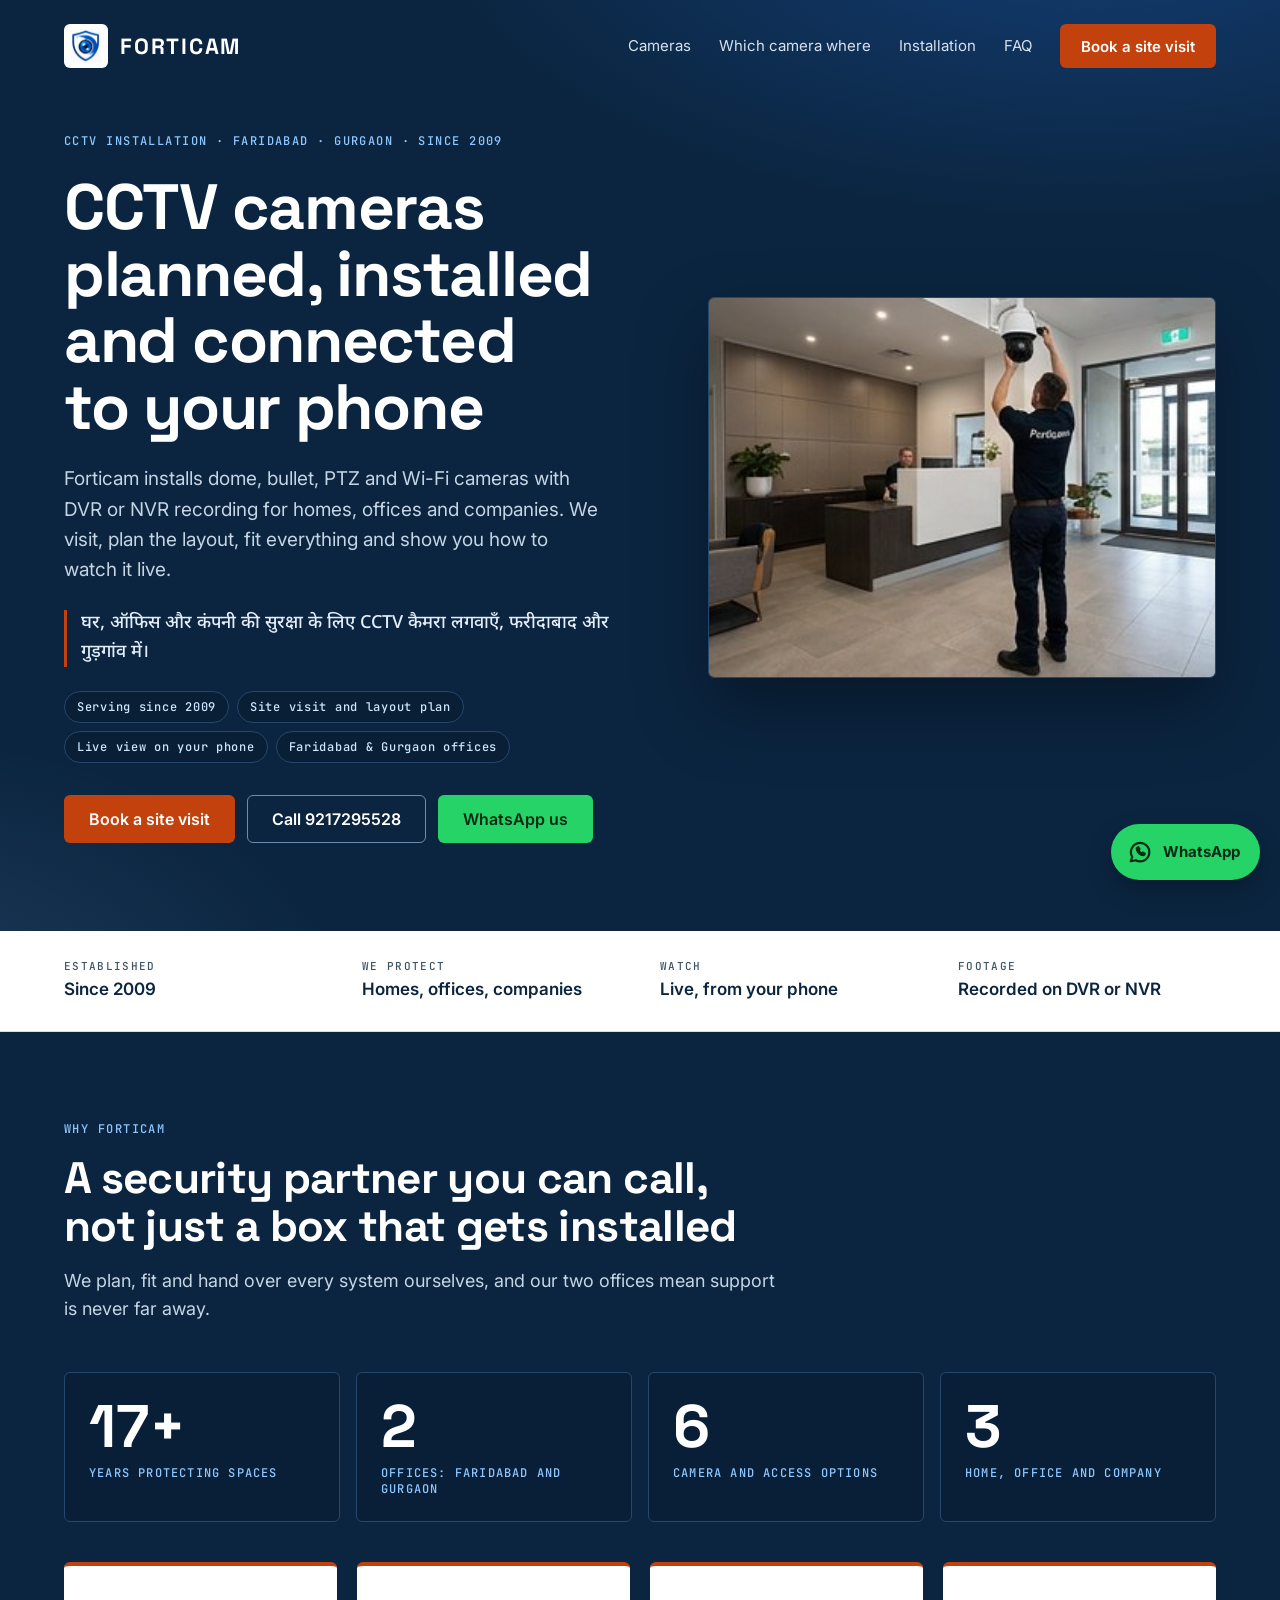
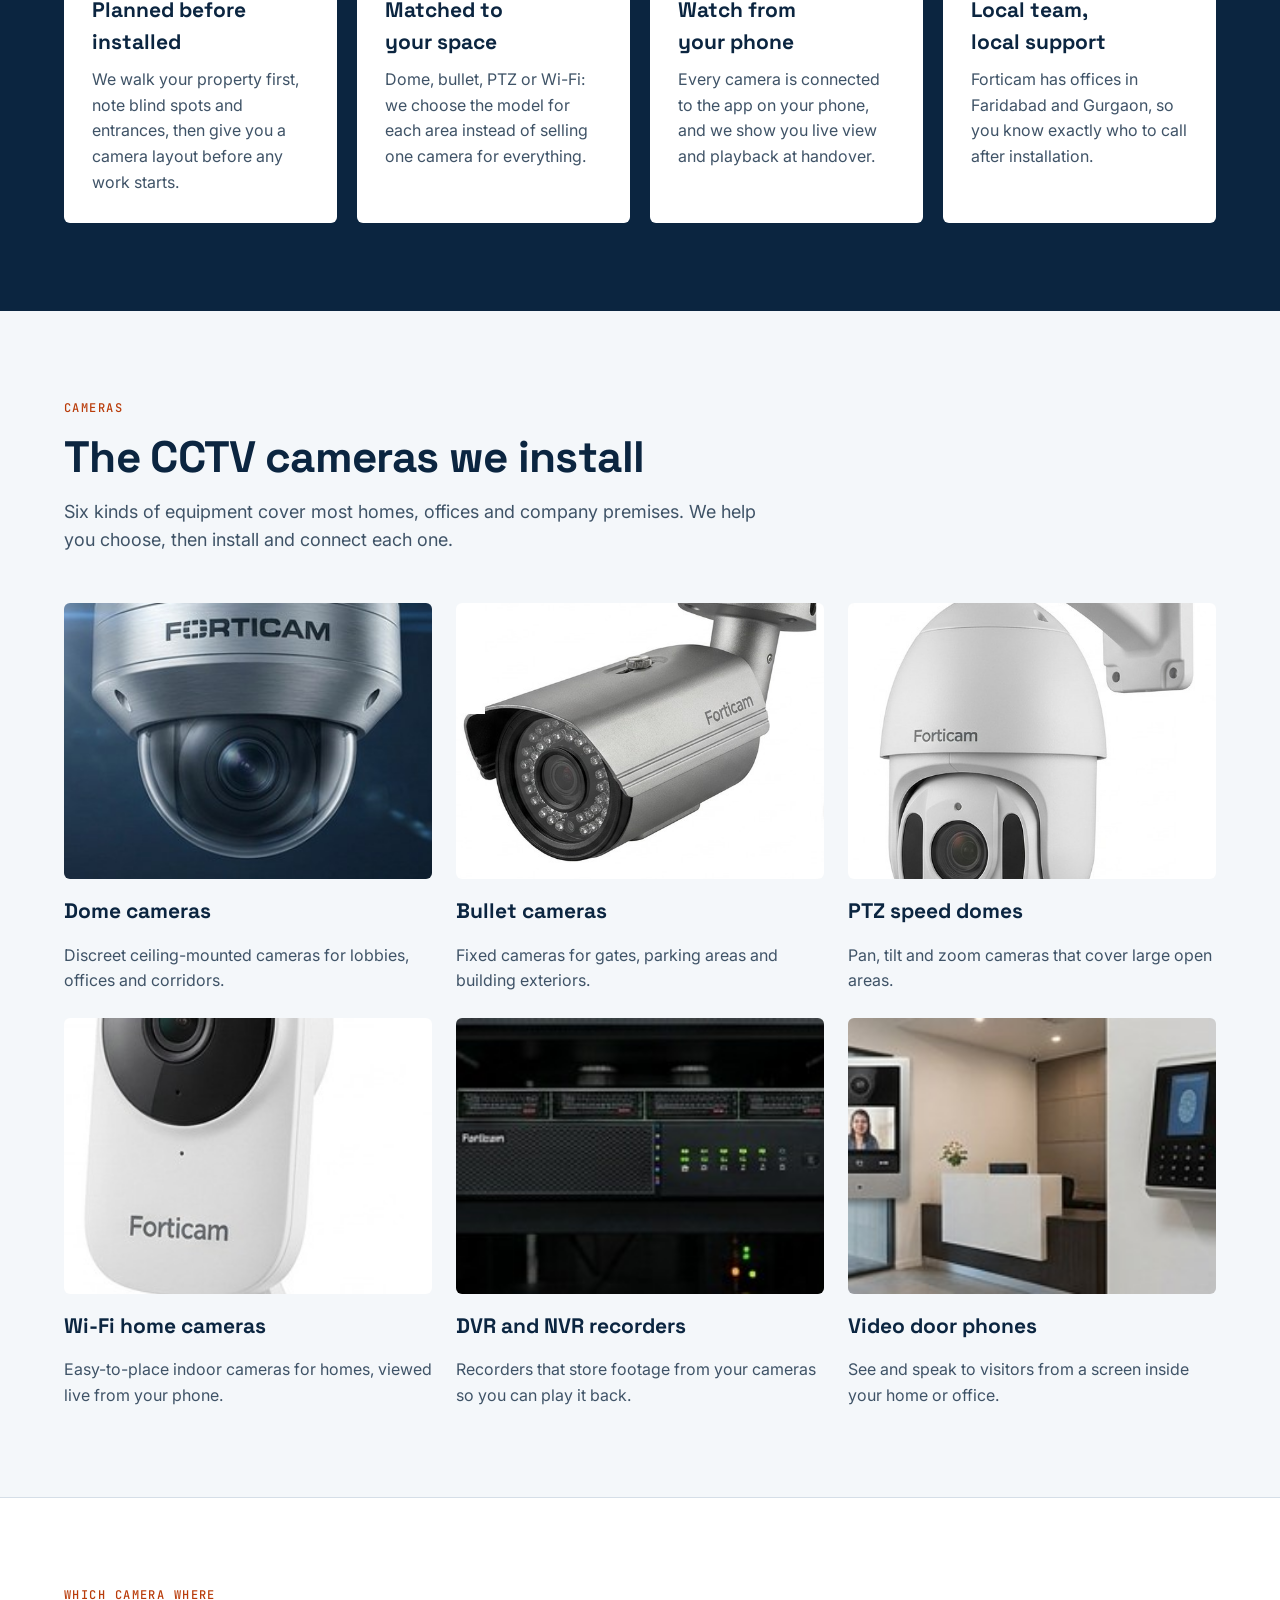
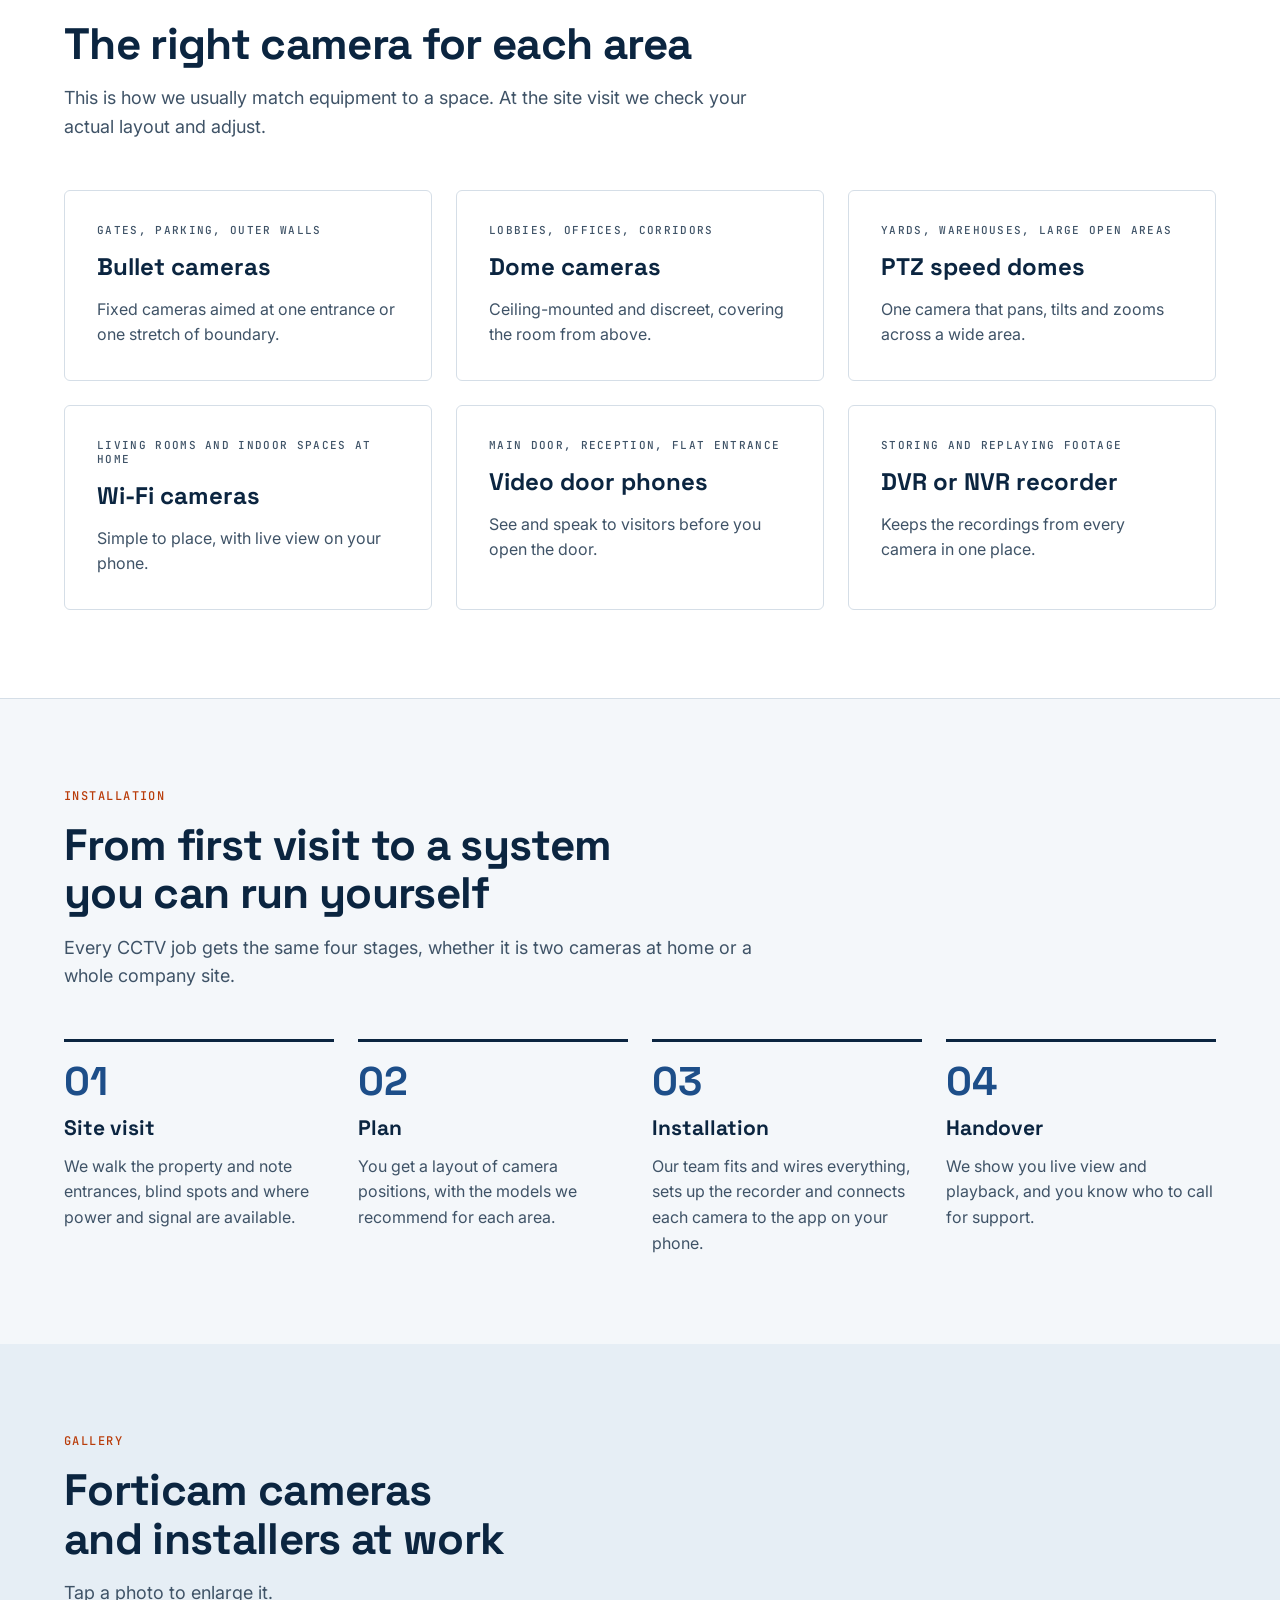
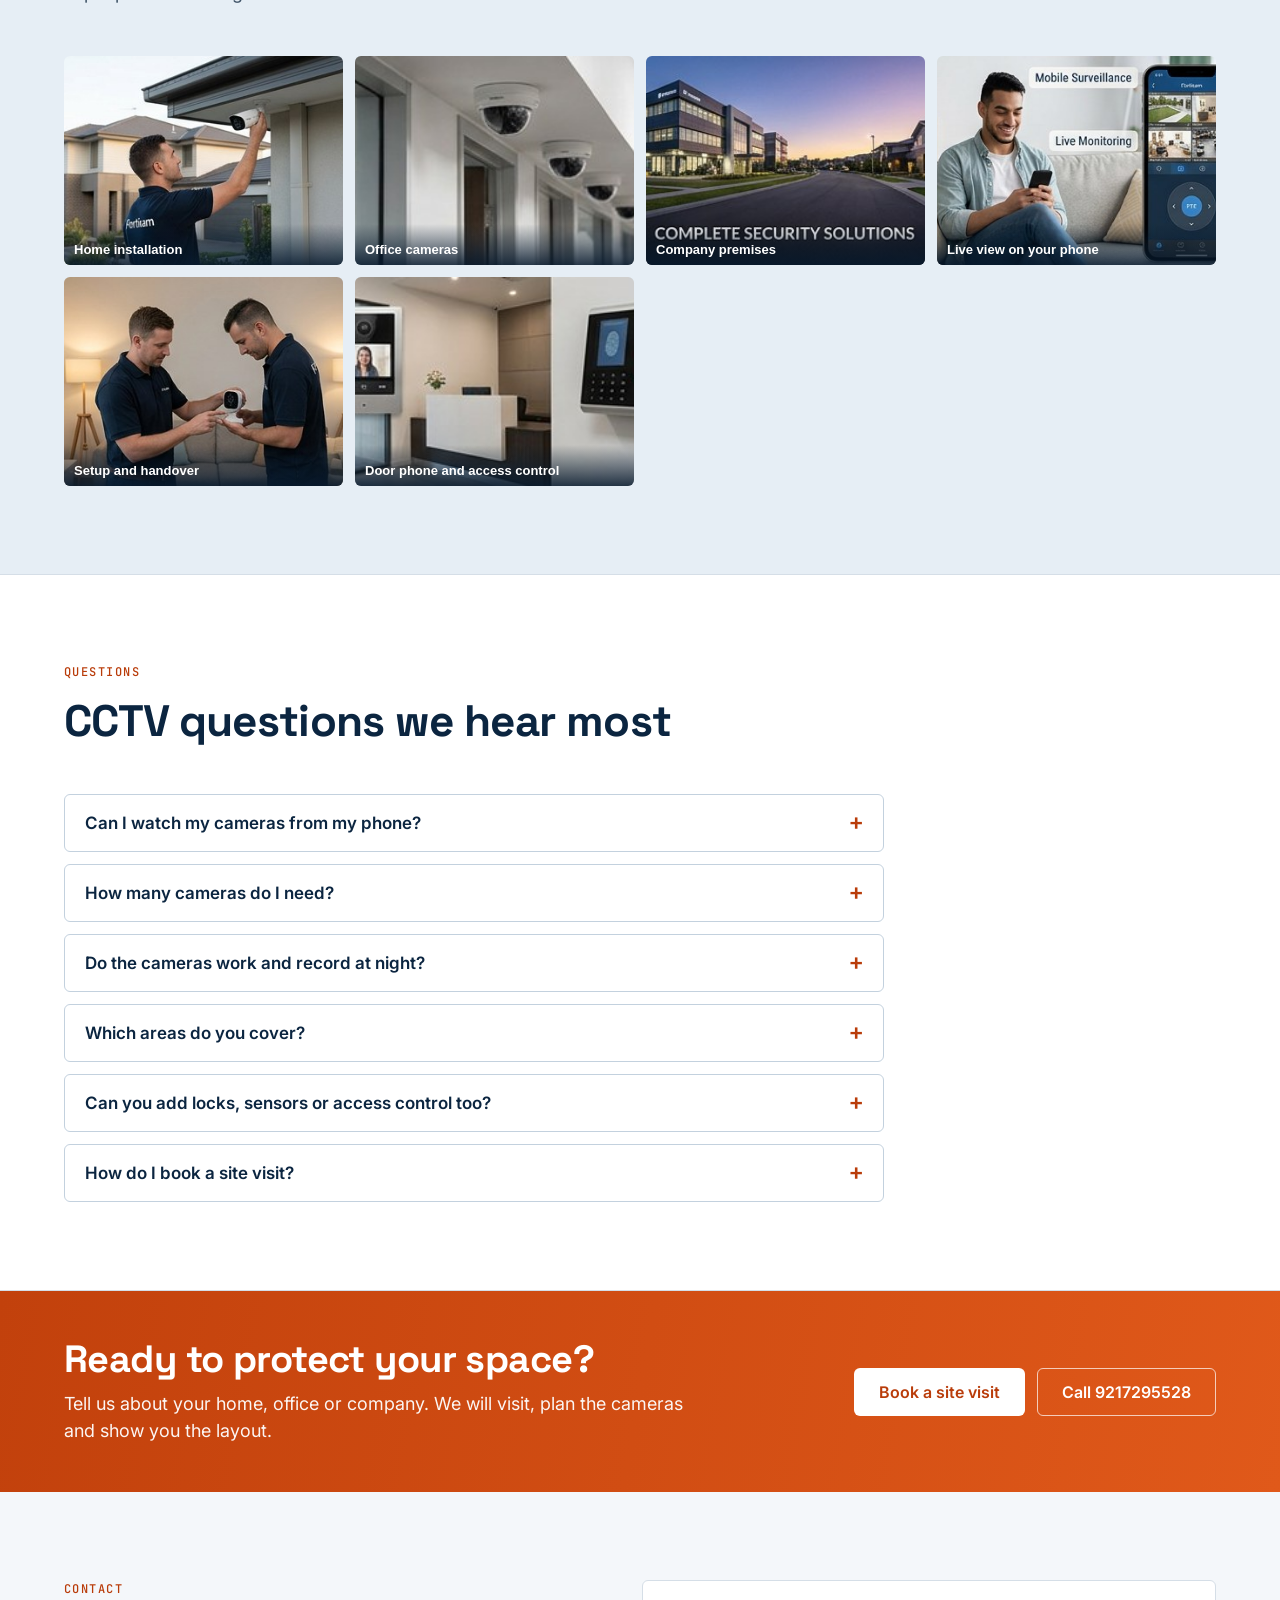
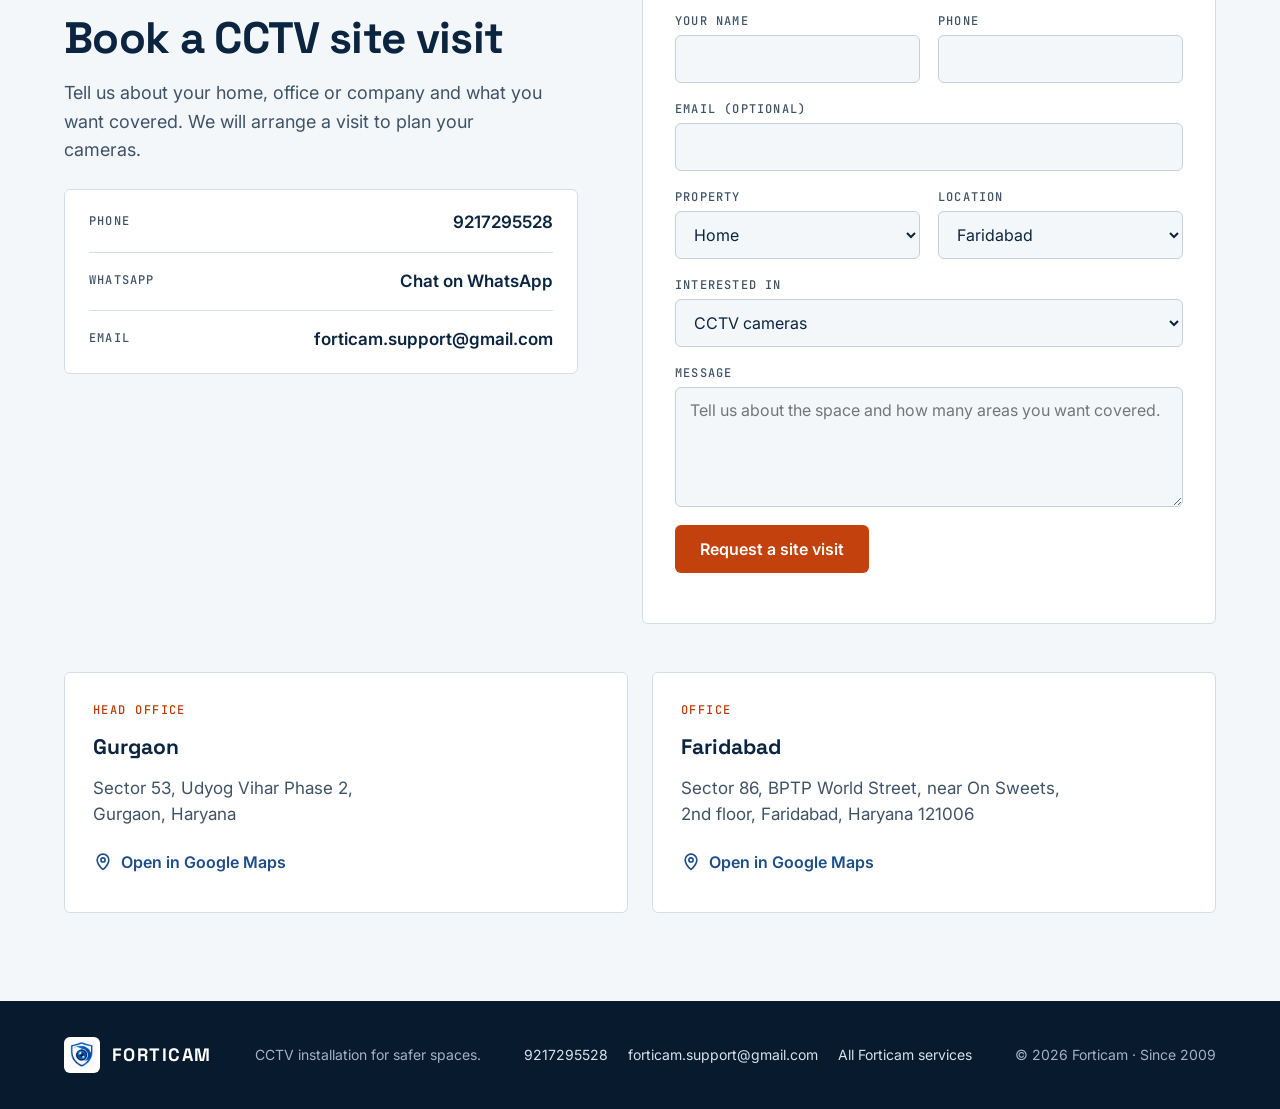
==== commit 371810ae: "Add 4K scaling, smoother loading, Why Forticam section, call-to-action band, sticky phone bar and Hi" ====
--- a/index.html
+++ b/index.html
@@ -1,5 +1,5 @@
 <!DOCTYPE html>
-<html lang="en-IN">
+<html lang="en-IN" class="no-js">
 <head>
   <meta charset="UTF-8">
   <meta name="viewport" content="width=device-width, initial-scale=1">
@@ -33,7 +33,8 @@
 
   <link rel="preconnect" href="https://fonts.googleapis.com">
   <link rel="preconnect" href="https://fonts.gstatic.com" crossorigin>
-  <link rel="stylesheet" href="https://fonts.googleapis.com/css2?family=Inter:wght@400;500;600&family=JetBrains+Mono:wght@500&family=Space+Grotesk:wght@500;700&display=swap">
+  <link rel="stylesheet" href="https://fonts.googleapis.com/css2?family=Inter:wght@400;500;600&family=JetBrains+Mono:wght@500&family=Space+Grotesk:wght@500;700&family=Noto+Sans+Devanagari:wght@500;600&display=swap">
+  <link rel="preload" as="image" href="images/office-installation.jpg" fetchpriority="high">
   <link rel="stylesheet" href="styles.css">
 
   <script type="application/ld+json">
@@ -121,6 +122,10 @@
         <div class="eyebrow">CCTV installation · Faridabad · Gurgaon · Since 2009</div>
         <h1>CCTV cameras planned, installed and connected to your phone</h1>
         <p class="hero__lead">Forticam installs dome, bullet, PTZ and Wi-Fi cameras with DVR or NVR recording for homes, offices and companies. We visit, plan the layout, fit everything and show you how to watch it live.</p>
+        <p class="hero__hindi" lang="hi">घर, ऑफिस और कंपनी की सुरक्षा के लिए CCTV कैमरा लगवाएँ, फरीदाबाद और गुड़गांव में।</p>
+        <ul class="hero__chips" aria-label="Why customers choose Forticam">
+          <li>Serving since 2009</li><li>Site visit and layout plan</li><li>Live view on your phone</li><li>Faridabad &amp; Gurgaon offices</li>
+        </ul>
         <div class="hero__actions">
           <a href="#contact" class="btn btn--accent">Book a site visit</a>
           <a href="tel:+919217295528" class="btn btn--ghost">Call 9217295528</a>
@@ -128,7 +133,7 @@
         </div>
       </div>
       <figure class="hero__photo">
-        <img src="images/office-installation.jpg" alt="Forticam installer fitting a camera in an office lobby" width="342" height="250">
+        <img src="images/office-installation.jpg" alt="Forticam installer fitting a camera in an office lobby" width="342" height="250" fetchpriority="high" decoding="async">
       </figure>
     </div>
   </div>
@@ -143,6 +148,29 @@
     <div class="glance__item"><div class="glance__label">We protect</div><div class="glance__value">Homes, offices, companies</div></div>
     <div class="glance__item"><div class="glance__label">Watch</div><div class="glance__value">Live, from your phone</div></div>
     <div class="glance__item"><div class="glance__label">Footage</div><div class="glance__value">Recorded on DVR or NVR</div></div>
+  </div>
+</section>
+
+<!-- WHY FORTICAM -->
+<section id="why" class="section section--navy why">
+  <div class="container">
+    <div class="section-head">
+      <div class="eyebrow eyebrow--light">Why Forticam</div>
+      <h2>A security partner you can call, not just a box that gets installed</h2>
+      <p class="lead lead--light">We plan, fit and hand over every system ourselves, and our two offices mean support is never far away.</p>
+    </div>
+    <div class="why__stats">
+      <div class="stat"><div class="stat__num"><span data-years-since="2009">17</span>+</div><div class="stat__label">Years protecting spaces</div></div>
+      <div class="stat"><div class="stat__num">2</div><div class="stat__label">Offices: Faridabad and Gurgaon</div></div>
+      <div class="stat"><div class="stat__num">6</div><div class="stat__label">Camera and access options</div></div>
+      <div class="stat"><div class="stat__num">3</div><div class="stat__label">Home, office and company</div></div>
+    </div>
+    <div class="why__grid">
+      <article class="why__item"><h3>Planned before installed</h3><p>We walk your property first, note blind spots and entrances, then give you a camera layout before any work starts.</p></article>
+      <article class="why__item"><h3>Matched to your space</h3><p>Dome, bullet, PTZ or Wi-Fi: we choose the model for each area instead of selling one camera for everything.</p></article>
+      <article class="why__item"><h3>Watch from your phone</h3><p>Every camera is connected to the app on your phone, and we show you live view and playback at handover.</p></article>
+      <article class="why__item"><h3>Local team, local support</h3><p>Forticam has offices in Faridabad and Gurgaon, so you know exactly who to call after installation.</p></article>
+    </div>
   </div>
 </section>
 
@@ -306,6 +334,20 @@
         <summary>How do I book a site visit?</summary>
         <p>Fill in the form below, call 9217295528, message us on WhatsApp, or email <a class="inline-link" href="mailto:forticam.support@gmail.com">forticam.support@gmail.com</a>. We will arrange a visit to plan your system.</p>
       </details>
+    </div>
+  </div>
+</section>
+
+<!-- CTA BAND -->
+<section class="cta" aria-label="Book a site visit">
+  <div class="container cta__inner">
+    <div>
+      <h2>Ready to protect your space?</h2>
+      <p>Tell us about your home, office or company. We will visit, plan the cameras and show you the layout.</p>
+    </div>
+    <div class="cta__actions">
+      <a href="#contact" class="btn btn--accent">Book a site visit</a>
+      <a href="tel:+919217295528" class="btn btn--ghost">Call 9217295528</a>
     </div>
   </div>
 </section>
@@ -415,6 +457,12 @@
   <span>WhatsApp</span>
 </a>
 
+<div class="mobile-bar" role="navigation" aria-label="Quick contact">
+  <a class="mobile-bar__call" href="tel:+919217295528">Call now</a>
+  <a class="mobile-bar__wa" href="https://wa.me/919217295528?text=Hi%20Forticam%2C%20I%27d%20like%20to%20book%20a%20CCTV%20site%20visit." target="_blank" rel="noopener">WhatsApp</a>
+  <a class="mobile-bar__book" href="#contact">Book visit</a>
+</div>
+
 <script src="script.js" defer></script>
 </body>
 </html>
--- a/styles.css
+++ b/styles.css
@@ -304,3 +304,59 @@
 .faq details[open] summary { border-bottom: 1px solid var(--line); }
 .faq details p { margin: 0; padding: 16px 20px 20px; font-size: 17px; line-height: 1.65; color: var(--muted); }
 .inline-link { color: var(--blue); font-weight: 600; text-decoration: underline; text-underline-offset: 3px; }
+
+
+/* ---------- PREMIUM POLISH ---------- */
+.hero { background: radial-gradient(1100px 520px at 85% -10%, rgba(43,127,255,.28), transparent 60%), radial-gradient(800px 480px at -10% 110%, rgba(143,199,255,.14), transparent 60%), var(--navy); }
+.hero__hindi { margin: 0; max-width: 560px; font: 500 18px/1.6 'Noto Sans Devanagari', Inter, system-ui, sans-serif; color: #E3EEF9; border-left: 3px solid var(--accent); padding-left: 14px; }
+.hero__chips { display: flex; flex-wrap: wrap; gap: 8px; margin: 0; padding: 0; list-style: none; }
+.hero__chips li { padding: 7px 12px; font: 500 12px var(--mono); letter-spacing: .06em; color: #CFE6FF; border: 1px solid var(--navy-line); border-radius: 999px; background: rgba(7,26,46,.55); }
+.hero__photo { box-shadow: 0 30px 70px rgba(0,0,0,.35); }
+.btn { transition: transform .15s ease, box-shadow .15s ease, opacity .15s ease; }
+.btn:hover { transform: translateY(-2px); box-shadow: 0 10px 22px rgba(0,0,0,.22); opacity: 1; }
+.lead--light { color: var(--on-dark); }
+
+/* Why Forticam */
+.why__stats { display: grid; gap: 16px; grid-template-columns: repeat(auto-fit, minmax(190px, 1fr)); margin-bottom: 40px; }
+.stat { padding: 24px; border: 1px solid var(--navy-line); border-radius: var(--radius); background: rgba(7,26,46,.5); }
+.stat__num { font: 700 clamp(40px, 5vw, 60px)/1 var(--display); color: #fff; }
+.stat__label { margin-top: 8px; font: 500 12px var(--mono); letter-spacing: .1em; text-transform: uppercase; color: var(--sky); }
+.why__grid { display: grid; gap: 20px; grid-template-columns: repeat(auto-fit, minmax(250px, 1fr)); }
+.why__item { padding: 28px; border-radius: var(--radius); background: #fff; color: var(--navy); border-top: 4px solid var(--accent); }
+.why__item h3 { margin-bottom: 10px; }
+.why__item p { margin: 0; color: var(--muted); line-height: 1.6; }
+
+/* CTA band */
+.cta { background: linear-gradient(100deg, var(--accent) 0%, #E0591A 100%); color: #fff; }
+.cta__inner { display: flex; flex-wrap: wrap; align-items: center; justify-content: space-between; gap: 24px 40px; padding-top: 48px; padding-bottom: 48px; }
+.cta h2 { font-size: clamp(26px, 3.4vw, 38px); }
+.cta p { margin: 10px 0 0; max-width: 620px; font-size: 18px; opacity: .95; }
+.cta__actions { display: flex; flex-wrap: wrap; gap: 12px; }
+.cta .btn--accent { background: #fff; color: var(--accent-text); }
+.cta .btn--ghost { border-color: rgba(255,255,255,.7); }
+
+/* Sticky call bar on phones */
+.mobile-bar { display: none; }
+@media (max-width: 760px) {
+  .mobile-bar { position: fixed; left: 0; right: 0; bottom: 0; z-index: 60; display: grid; grid-template-columns: repeat(3, 1fr); box-shadow: 0 -6px 20px rgba(0,0,0,.2); }
+  .mobile-bar a { display: flex; align-items: center; justify-content: center; min-height: 56px; font-weight: 700; font-size: 15px; color: #fff; }
+  .mobile-bar__call { background: var(--navy); }
+  .mobile-bar__wa { background: var(--whatsapp); color: #062A14 !important; }
+  .mobile-bar__book { background: var(--accent); }
+  .whatsapp-float { display: none; }
+  body { padding-bottom: 56px; }
+}
+
+/* Smooth, non-stop scrolling and loading */
+html { scroll-padding-top: 12px; }
+img { image-rendering: auto; }
+.js .reveal { opacity: 0; transform: translateY(22px); transition: opacity .6s ease, transform .6s ease; will-change: opacity, transform; }
+.js .reveal.is-visible { opacity: 1; transform: none; will-change: auto; }
+@media (prefers-reduced-motion: reduce) { .js .reveal { opacity: 1; transform: none; transition: none; } .btn { transition: none; } }
+
+/* 4K and large screens: scale the whole page up so text and layout stay proportionate */
+@media (min-width: 1920px) { html { zoom: 1.2; } }
+@media (min-width: 2560px) { html { zoom: 1.6; } }
+@media (min-width: 3200px) { html { zoom: 2; } }
+@media (min-width: 3840px) { html { zoom: 2.4; } }
+@supports not (zoom: 1) { @media (min-width: 1920px) { .container { max-width: 1600px; } } @media (min-width: 3200px) { .container { max-width: 2400px; } body { font-size: 22px; } } }
